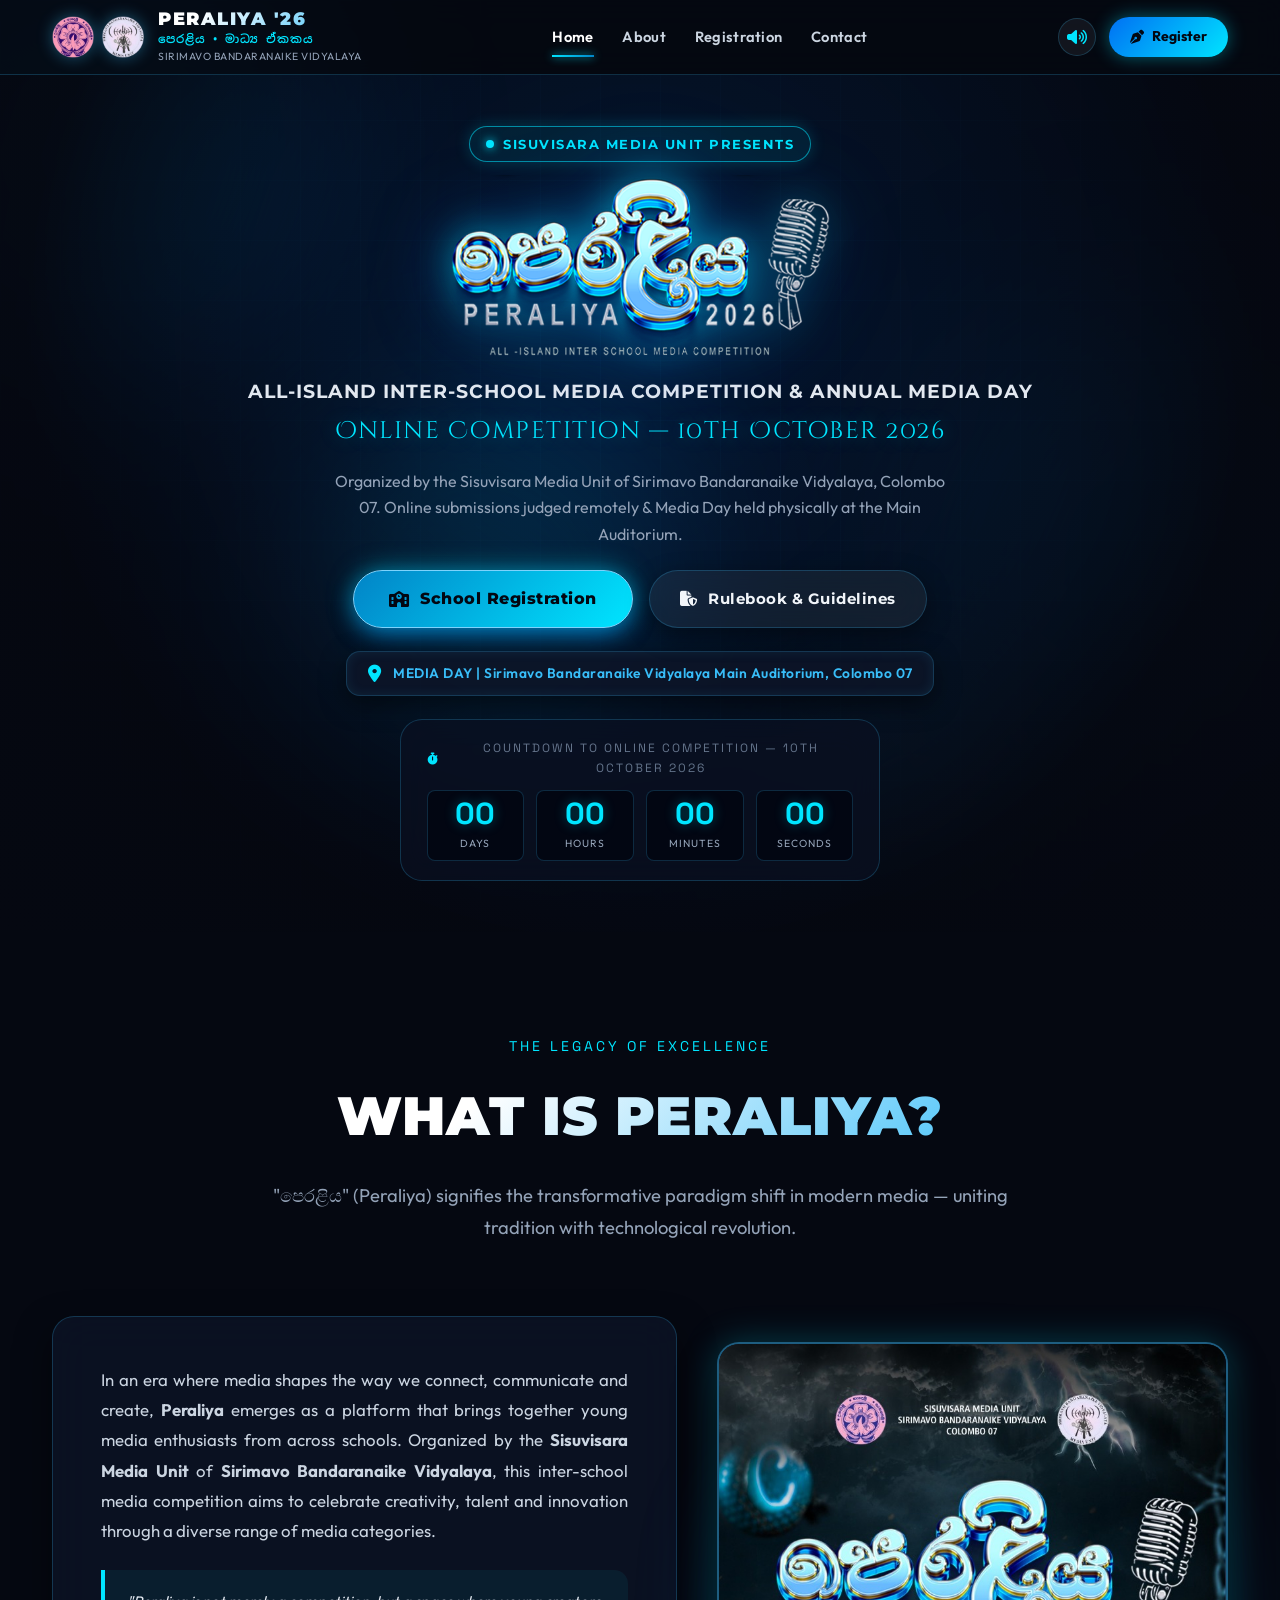
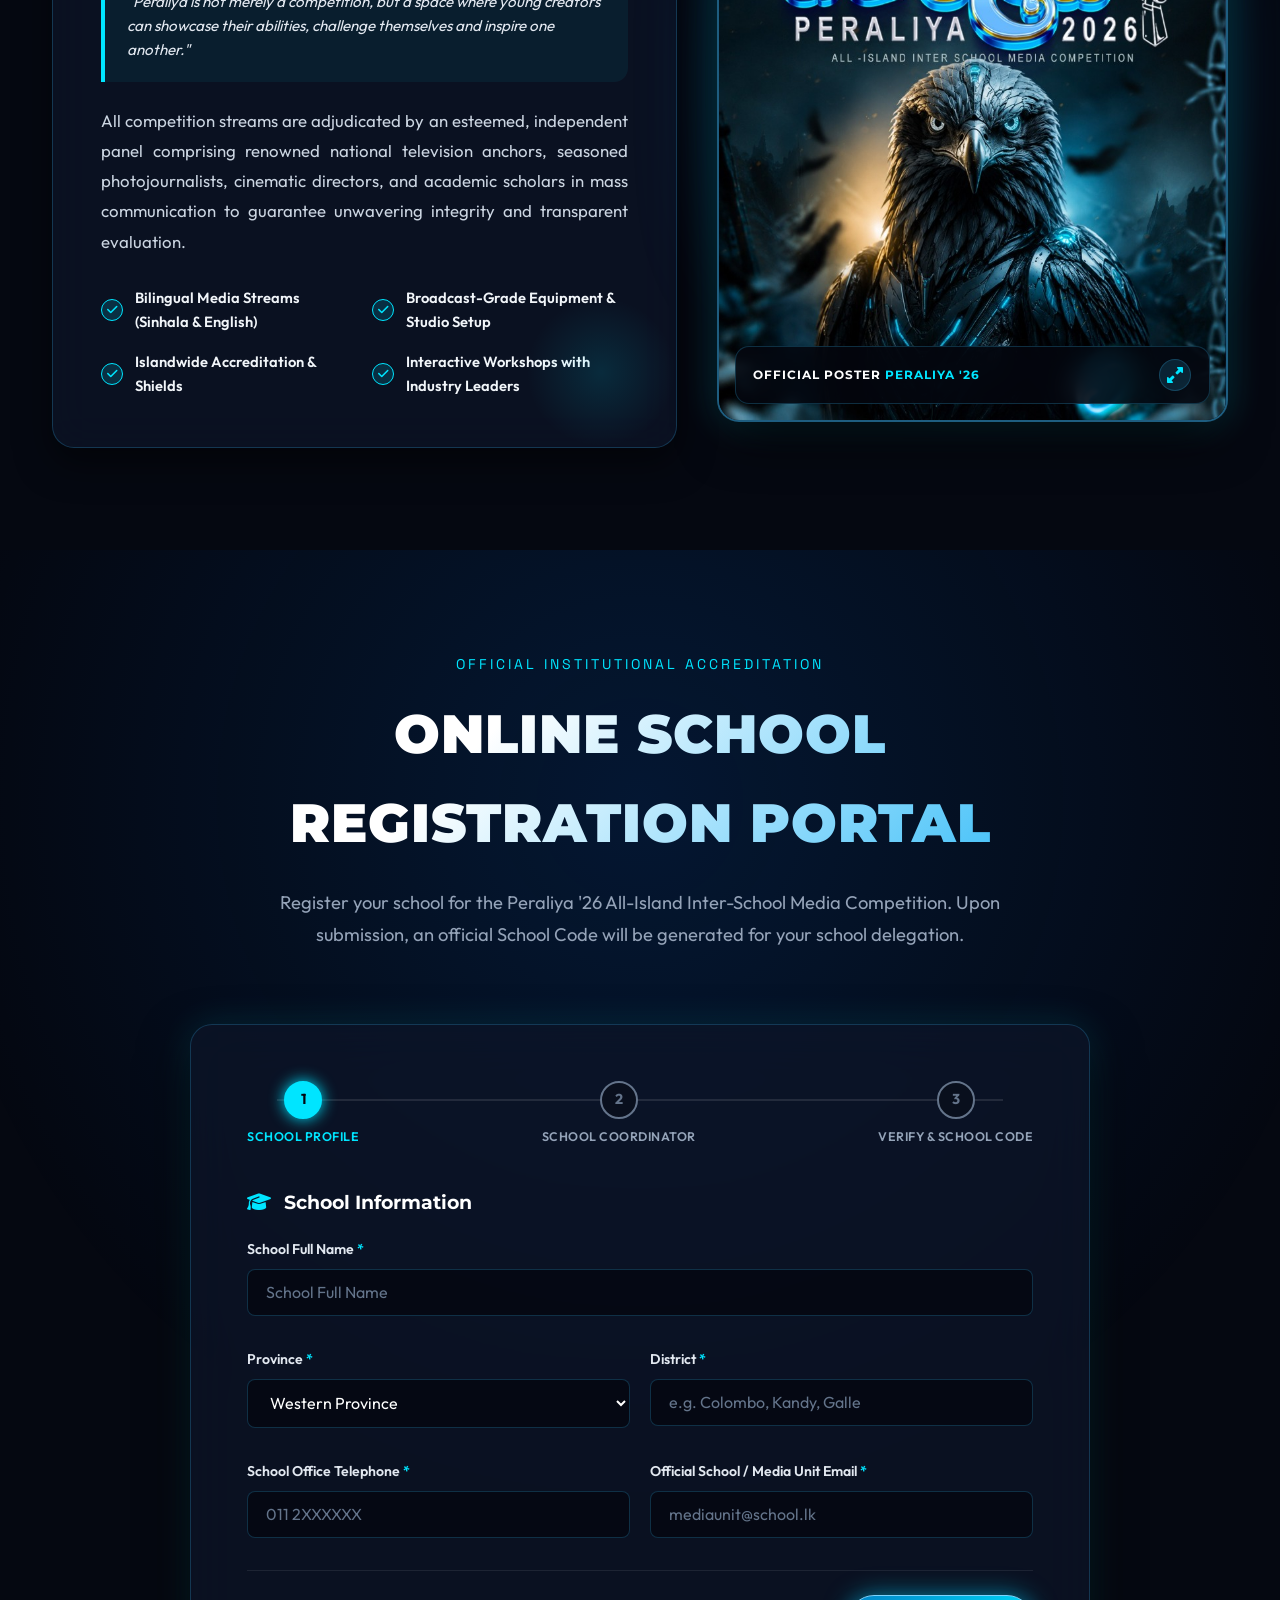
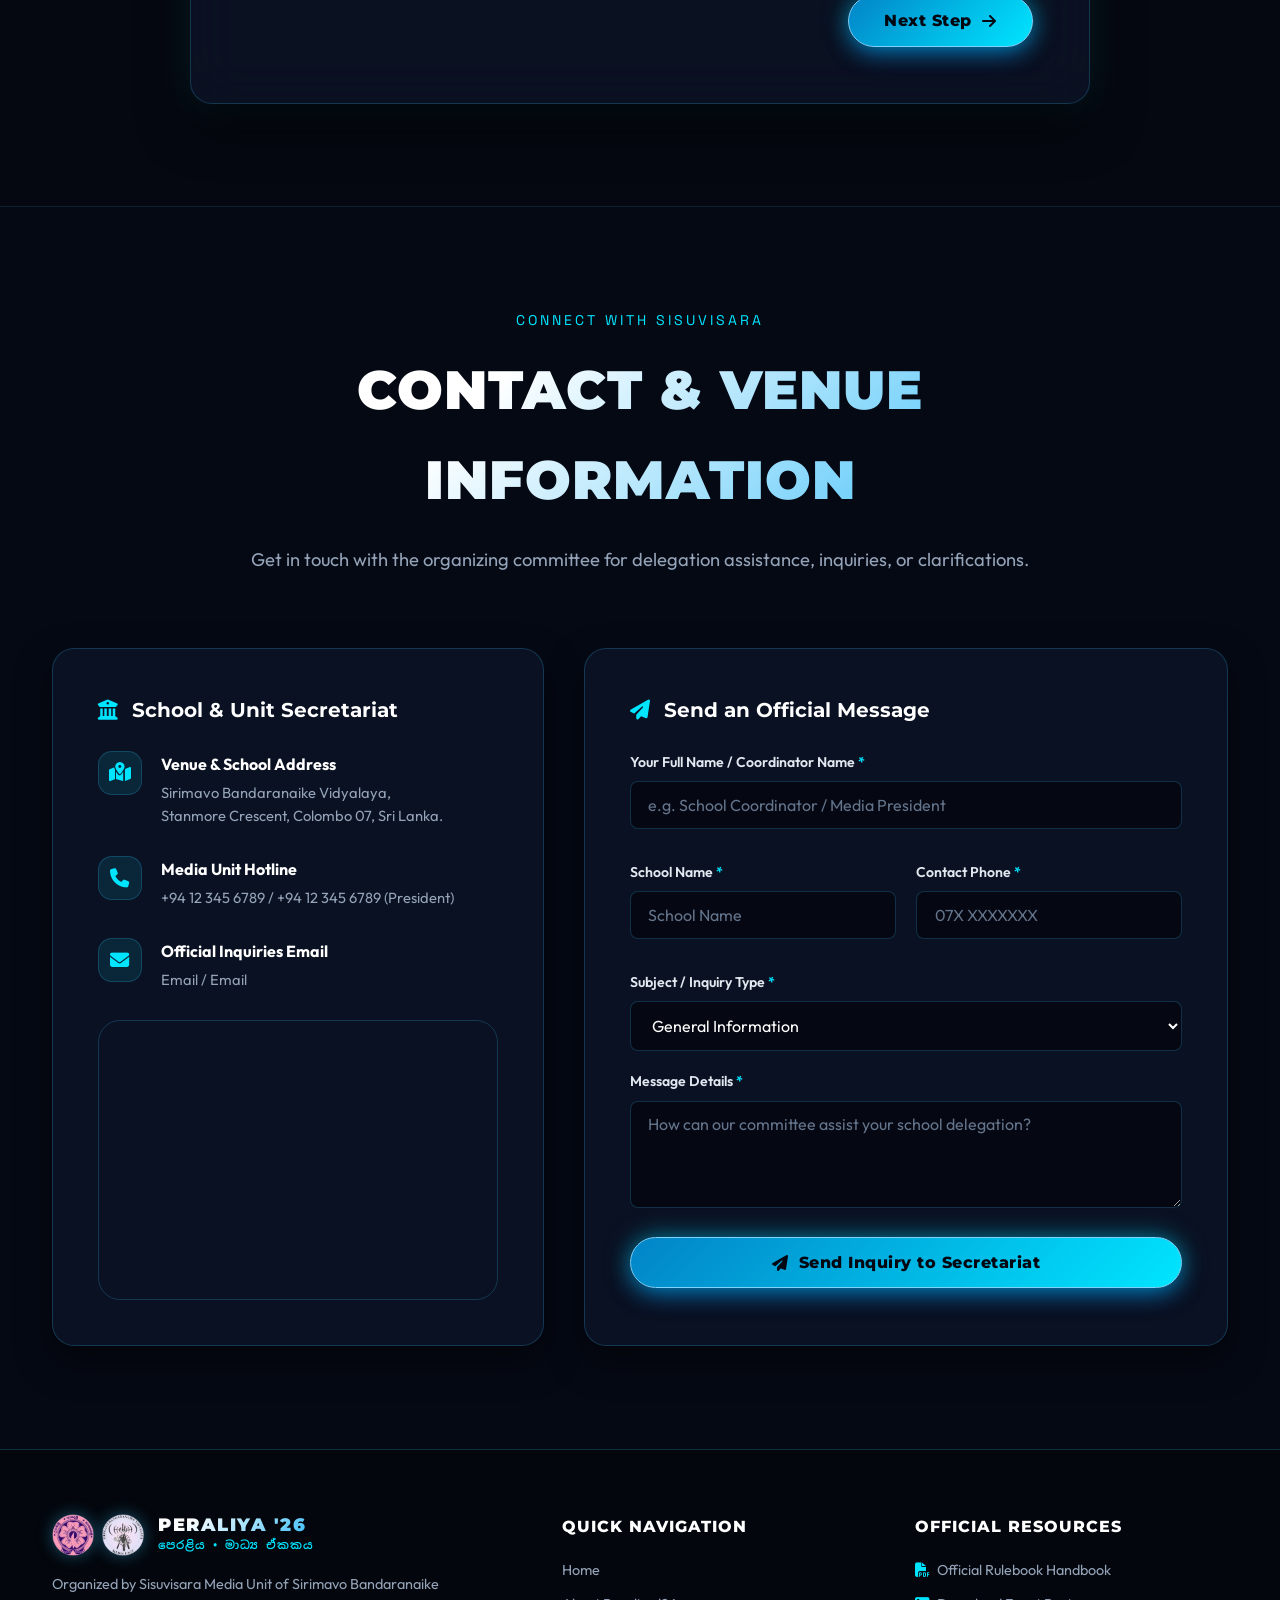
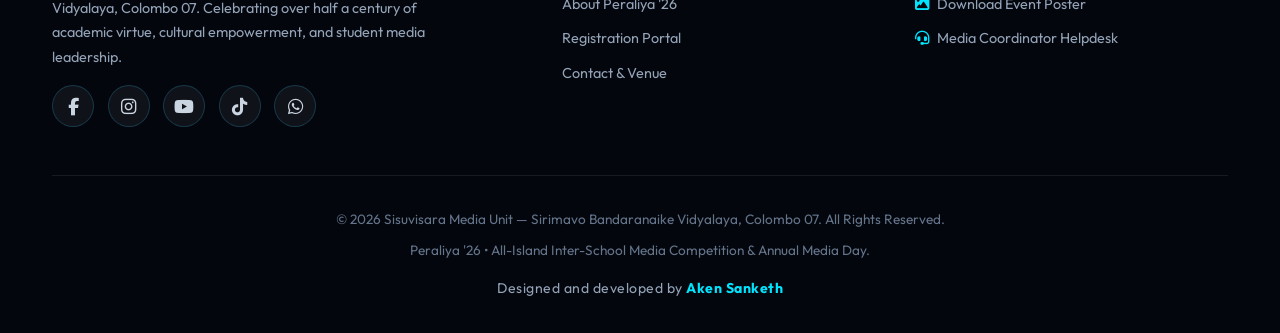
==== index.html @ c345632a "Update hero highlight phrase in index.html Removed the 'Media Day — Coming Soon' text from the hero " ====
<!DOCTYPE html>
<html lang="en">

<head>
  <meta charset="UTF-8">
  <meta name="viewport" content="width=device-width, initial-scale=1.0">
  <title>Peraliya '26 — All-Island Inter-School Media Competition | Sirimavo Bandaranaike Vidyalaya</title>
  <meta name="description"
    content="Peraliya '26 is the premier all-island inter-school bilingual media competition and annual media day in Sri Lanka, organized by the Sisuvisara Media Unit of Sirimavo Bandaranaike Vidyalaya, Colombo 07.">
  <meta name="keywords"
    content="Peraliya 2026, Sirimavo Bandaranaike Vidyalaya, Sisuvisara Media Unit, Inter School Media Competition, Media Day Sri Lanka, Announcing, Photography, Short Film, Dubbing, Colombo 07">

  <!-- Open Graph / Meta -->
  <meta property="og:title" content="Peraliya '26 — Sisuvisara Media Unit | Sirimavo Bandaranaike Vidyalaya">
  <meta property="og:description"
    content="The Voice of Transformation. Compete in 14+ prestigious categories for the Peraliya '26 Championship Trophy and Sirimavo Bandaranaike Memorial Shield.">
  <meta property="og:image" content="assets/peraliya-poster.jpg">
  <meta property="og:type" content="website">

  <!-- Favicon -->
  <link rel="icon" type="image/png" href="assets/SBV_MediaUnit_logo.png">
  <link rel="apple-touch-icon" href="assets/SBV_MediaUnit_logo.png">

  <!-- Font Awesome Icons -->
  <link rel="stylesheet" href="https://cdnjs.cloudflare.com/ajax/libs/font-awesome/6.7.2/css/all.min.css">

  <!-- Core Stylesheet -->
  <link rel="stylesheet" href="styles.css">
</head>

<body>

  <!-- ==========================================================================
       PRELOADER (Reveals Cyber Eagle & Sisuvisara Media Branding)
       ========================================================================== -->
  <div id="preloader" class="preloader" aria-hidden="true">
    <div class="preloader-content">
      <img src="assets/peraliya-logo.png" alt="Peraliya 2026 Official Logo" class="preloader-event-logo">
      <div class="preloader-badge">
        <img src="assets/SBV_logo.png" alt="Sirimavo Bandaranaike Vidyalaya Crest" class="preloader-logo" width="70"
          height="70">
        <img src="assets/SBV_MediaUnit_logo.png" alt="Sisuvisara Media Unit Logo" class="preloader-logo" width="70"
          height="70">
      </div>
      <div>
        <div class="preloader-sinhala">පෙරළිය 2026</div>
        <h1 class="preloader-title">PERALIYA '26</h1>
      </div>
      <div class="preloader-bar-wrap">
        <div class="preloader-bar-fill"></div>
      </div>
      <p class="preloader-subtext">Sisuvisara Media Unit • Sirimavo Bandaranaike Vidyalaya</p>
    </div>
  </div>

  <!-- Ambient Glowing Orbs & Cyber Grid Background Layer -->
  <div class="ambient-fx-wrap">
    <div class="glow-orb orb-1"></div>
    <div class="glow-orb orb-2"></div>
    <div class="glow-orb orb-3"></div>
    <div class="glow-orb orb-4"></div>
  </div>
  <div class="grid-overlay"></div>

  <!-- Main Site Wrapper -->
  <div class="site-content">

    <!-- ==========================================================================
         SITE HEADER & NAVIGATION
         ========================================================================== -->
    <header class="site-header">
      <div class="container header-container">

        <!-- Brand / Logos -->
        <a href="#home" class="header-brand" aria-label="Peraliya 2026 Homepage">
          <div class="header-logos">
            <img src="assets/SBV_logo.png" alt="Sirimavo Bandaranaike Vidyalaya Crest" class="brand-crest" width="44"
              height="44">
            <img src="assets/SBV_MediaUnit_logo.png" alt="Sisuvisara Media Unit Crest" class="brand-crest" width="44"
              height="44">
          </div>
          <div class="brand-text">
            <span class="brand-title">PERALIYA '26</span>
            <span class="brand-sinhala">පෙරළිය • මාධ්‍ය ඒකකය</span>
            <span class="brand-school">Sirimavo Bandaranaike Vidyalaya</span>
          </div>
        </a>

        <!-- Desktop Navigation -->
        <nav class="desktop-nav" aria-label="Main Navigation">
          <a href="#home" class="nav-link active">Home</a>
          <a href="#about" class="nav-link">About</a>
          <a href="#register" class="nav-link">Registration</a>
          <a href="#contact" class="nav-link">Contact</a>
        </nav>

        <!-- Header Actions -->
        <div class="header-actions">
          <button type="button" class="btn-audio-toggle" id="audio-toggle-btn" aria-label="Toggle Interface Audio"
            title="Interface Audio">
            <i class="fa-solid fa-volume-high"></i>
          </button>
          <a href="#register" class="btn-header-cta">
            <i class="fa-solid fa-pen-nib"></i>
            <span>Register</span>
          </a>
          <button type="button" class="hamburger" id="hamburger-btn" aria-label="Open Mobile Menu"
            aria-expanded="false">
            <span class="hamburger-line"></span>
            <span class="hamburger-line"></span>
            <span class="hamburger-line"></span>
          </button>
        </div>

      </div>
    </header>

    <!-- Mobile Navigation Drawer -->
    <div class="mobile-nav" id="mobile-nav" aria-label="Mobile Navigation">
      <div class="mobile-nav-links">
        <a href="#home">Home</a>
        <a href="#about">About Peraliya '26</a>
        <a href="#register">School Registration</a>
        <a href="#contact">Contact Unit</a>
      </div>
      <div style="margin-top: auto; display: flex; flex-direction: column; gap: 1rem;">
        <a href="#register" class="btn-primary-glow" style="width: 100%; text-align: center;">
          <i class="fa-solid fa-school"></i> School Registration
        </a>
      </div>
    </div>

    <main>
      <!-- ==========================================================================
           HERO SECTION (Centered Architecture matching mcdssc.lk/ninnada)
           ========================================================================== -->
      <section id="home" class="hero-section">
        <div class="hero-backdrop"></div>
        <div class="container hero-grid-layout">

          <div class="hero-tag-badge">
            <span class="badge-pulse-dot"></span>
            <span>SISUVISARA MEDIA UNIT PRESENTS</span>
          </div>

          <div class="hero-event-logo-wrap">
            <img src="assets/peraliya-logo.png" alt="Peraliya '26 Official Event Logo" class="peraliya-hero-logo">
          </div>

          <div class="hero-subtitle-box">
            <p class="hero-lead-text">ALL-ISLAND INTER-SCHOOL MEDIA COMPETITION &amp; ANNUAL MEDIA DAY</p>
            <span class="hero-highlight-phrase">Online Competition — 10th October 2026</span>
          </div>

          <p class="hero-description" style="text-align: center; margin-inline: auto;">
            Organized by the Sisuvisara Media Unit of Sirimavo Bandaranaike Vidyalaya, Colombo 07. Online submissions
            judged remotely &amp; Media Day held physically at the Main Auditorium.
          </p>

          <!-- CTAs -->
          <div class="hero-cta-group" style="justify-content: center;">
            <a href="#register" class="btn-primary-glow">
              <i class="fa-solid fa-school"></i>
              <span>School Registration</span>
            </a>
            <a href="guidelines.html" target="_blank" class="btn-secondary-glass">
              <i class="fa-solid fa-file-shield"></i>
              <span>Rulebook & Guidelines</span>
            </a>
          </div>

          <div class="hero-venue-pill" style="margin-inline: auto;">
            <i class="fa-solid fa-location-dot venue-icon"></i>
            <span>MEDIA DAY | Sirimavo Bandaranaike Vidyalaya Main Auditorium, Colombo 07</span>
          </div>

          <!-- Live Countdown Timer -->
          <div class="hero-countdown-box" style="margin-inline: auto;">
            <div class="countdown-label" style="justify-content: center;">
              <i class="fa-solid fa-stopwatch" style="color: var(--color-cyan);"></i>
              <span>COUNTDOWN TO ONLINE COMPETITION — 10TH OCTOBER 2026</span>
            </div>
            <div class="countdown-grid">
              <div class="countdown-segment">
                <div class="countdown-num" id="cd-days">27</div>
                <div class="countdown-unit">Days</div>
              </div>
              <div class="countdown-segment">
                <div class="countdown-num" id="cd-hours">07</div>
                <div class="countdown-unit">Hours</div>
              </div>
              <div class="countdown-segment">
                <div class="countdown-num" id="cd-minutes">18</div>
                <div class="countdown-unit">Minutes</div>
              </div>
              <div class="countdown-segment">
                <div class="countdown-num" id="cd-seconds">42</div>
                <div class="countdown-unit">Seconds</div>
              </div>
            </div>
          </div>

        </div>
      </section>

      <!-- ==========================================================================
           ABOUT PERALIYA '26 & SISUVISARA MEDIA UNIT
           ========================================================================== -->
      <section id="about" class="about-section reveal-on-scroll">
        <div class="container">

          <div class="section-head">
            <span class="section-subtitle">THE LEGACY OF EXCELLENCE</span>
            <h2 class="section-title">WHAT IS PERALIYA?</h2>
            <p class="section-lead">
              "පෙරළිය" (Peraliya) signifies the transformative paradigm shift in modern media — uniting tradition with
              technological revolution.
            </p>
          </div>

          <div class="about-grid">

            <!-- Left Narrative -->
            <div class="about-card" id="about-unit">
              <p class="about-text">
                In an era where media shapes the way we connect, communicate and create, <b>Peraliya</b> emerges as a
                platform that brings together young media enthusiasts from across schools. Organized by the
                <b>Sisuvisara Media Unit</b> of <b>Sirimavo Bandaranaike Vidyalaya</b>, this inter-school media
                competition aims to celebrate creativity, talent and innovation through a diverse range of media
                categories.
              </p>

              <div class="about-highlight-box">
                <p>
                  "Peraliya is not merely a competition, but a space where young creators can showcase their abilities,
                  challenge themselves and inspire one another."
                </p>
              </div>

              <p class="about-text" style="margin-bottom: 0;">
                All competition streams are adjudicated by an esteemed, independent panel comprising renowned national
                television anchors, seasoned photojournalists, cinematic directors, and academic scholars in mass
                communication to guarantee unwavering integrity and transparent evaluation.
              </p>

              <div class="about-features-list">
                <div class="about-feature-item">
                  <span class="feature-check-icon"><i class="fa-solid fa-check"></i></span>
                  <span>Bilingual Media Streams (Sinhala &amp; English)</span>
                </div>
                <div class="about-feature-item">
                  <span class="feature-check-icon"><i class="fa-solid fa-check"></i></span>
                  <span>Broadcast-Grade Equipment & Studio Setup</span>
                </div>
                <div class="about-feature-item">
                  <span class="feature-check-icon"><i class="fa-solid fa-check"></i></span>
                  <span>Islandwide Accreditation & Shields</span>
                </div>
                <div class="about-feature-item">
                  <span class="feature-check-icon"><i class="fa-solid fa-check"></i></span>
                  <span>Interactive Workshops with Industry Leaders</span>
                </div>
              </div>
            </div>

            <!-- Right Visual Stage Card -->
            <!-- Right Visual Poster & Stage Card -->
            <div class="about-visual-side">
              <div class="poster-card-wrap" style="max-width: 100%;">
                <div class="poster-glow-backdrop"></div>
                <div class="poster-card">
                  <img src="assets/peraliya-poster.jpg"
                    alt="Peraliya 2026 Official Event Poster — All Island Inter School Media Competition"
                    class="poster-image">
                  <div class="poster-interactive-badge">
                    <div class="poster-tagline">
                      OFFICIAL POSTER <span>PERALIYA '26</span>
                    </div>
                    <a href="assets/peraliya-poster.jpg" target="_blank" class="btn-zoom-poster"
                      title="View Full High-Resolution Poster" aria-label="View Full Poster">
                      <i class="fa-solid fa-up-right-and-down-left-from-center"></i>
                    </a>
                  </div>
                </div>
              </div>


            </div>

          </div>

        </div>
      </section>



      <!-- ==========================================================================
           REGISTRATION PORTAL SECTION (Interactive Multi-step Wizard)
           ========================================================================== -->
      <section id="register" class="reg-section reveal-on-scroll">
        <div class="container">

          <div class="section-head">
            <span class="section-subtitle">OFFICIAL INSTITUTIONAL ACCREDITATION</span>
            <h2 class="section-title">ONLINE SCHOOL REGISTRATION PORTAL</h2>
            <p class="section-lead">
              Register your school for the Peraliya '26 All-Island Inter-School Media Competition. Upon submission, an
              official School Code will be generated for your school delegation.
            </p>
          </div>

          <div class="reg-card-container">

            <!-- Step Indicators -->
            <div class="reg-stepper" aria-label="Registration Progress">
              <div class="step-indicator active" id="step-ind-1">
                <div class="step-circle">1</div>
                <span class="step-title">School Profile</span>
              </div>
              <div class="step-indicator" id="step-ind-2">
                <div class="step-circle">2</div>
                <span class="step-title">School Coordinator</span>
              </div>
              <div class="step-indicator" id="step-ind-3">
                <div class="step-circle">3</div>
                <span class="step-title">Verify & School Code</span>
              </div>
            </div>

            <!-- Form -->
            <form id="school-reg-form" novalidate>

              <!-- STEP 1: School Profile -->
              <div class="reg-step-pane active" id="pane-step-1">
                <h3 style="color: #ffffff; font-family: var(--font-heading); font-size: 1.2rem; margin-bottom: 1.2rem;">
                  <i class="fa-solid fa-graduation-cap" style="color: var(--color-cyan); margin-right: 0.5rem;"></i>
                  School Information
                </h3>
                <div class="form-grid">
                  <div class="form-group">
                    <label class="form-label" for="reg-school-name">School Full Name <span>*</span></label>
                    <input type="text" id="reg-school-name" class="form-input" placeholder="School Full Name" required>
                  </div>
                </div>

                <div class="form-grid two-cols">
                  <div class="form-group">
                    <label class="form-label" for="reg-province">Province <span>*</span></label>
                    <select id="reg-province" class="form-select" required>
                      <option value="Western Province">Western Province</option>
                      <option value="Central Province">Central Province</option>
                      <option value="Southern Province">Southern Province</option>
                      <option value="North Western Province">North Western Province</option>
                      <option value="Sabaragamuwa Province">Sabaragamuwa Province</option>
                      <option value="Northern Province">Northern Province</option>
                      <option value="Eastern Province">Eastern Province</option>
                      <option value="Uva Province">Uva Province</option>
                      <option value="North Central Province">North Central Province</option>
                    </select>
                  </div>
                  <div class="form-group">
                    <label class="form-label" for="reg-district">District <span>*</span></label>
                    <input type="text" id="reg-district" class="form-input" placeholder="e.g. Colombo, Kandy, Galle"
                      required>
                  </div>
                </div>

                <div class="form-grid two-cols">
                  <div class="form-group">
                    <label class="form-label" for="reg-school-phone">School Office Telephone <span>*</span></label>
                    <input type="tel" id="reg-school-phone" class="form-input" placeholder="011 2XXXXXX" required>
                  </div>
                  <div class="form-group">
                    <label class="form-label" for="reg-school-email">Official School / Media Unit Email
                      <span>*</span></label>
                    <input type="email" id="reg-school-email" class="form-input" placeholder="mediaunit@school.lk"
                      required>
                  </div>
                </div>
              </div>

              <!-- STEP 2: School Coordinator Details -->
              <div class="reg-step-pane" id="pane-step-2">
                <h3 style="color: #ffffff; font-family: var(--font-heading); font-size: 1.2rem; margin-bottom: 1.2rem;">
                  <i class="fa-solid fa-user-tie" style="color: var(--color-cyan); margin-right: 0.5rem;"></i> School
                  Coordinator Details
                </h3>
                <div class="form-grid two-cols">
                  <div class="form-group">
                    <label class="form-label" for="reg-teacher-name">School Coordinator Full Name <span>*</span></label>
                    <input type="text" id="reg-teacher-name" class="form-input"
                      placeholder="School Coordinator Full Name" required>
                  </div>
                  <div class="form-group">
                    <label class="form-label" for="reg-teacher-phone">Coordinator Contact Number (Mobile)
                      <span>*</span></label>
                    <input type="tel" id="reg-teacher-phone" class="form-input" placeholder="077 123 4567" required>
                  </div>
                </div>

                <div class="form-grid two-cols">
                  <div class="form-group">
                    <label class="form-label" for="reg-teacher-whatsapp">Coordinator WhatsApp Number (For Official
                      Updates) <span>*</span></label>
                    <input type="tel" id="reg-teacher-whatsapp" class="form-input" placeholder="077 123 4567" required>
                  </div>
                  <div class="form-group">
                    <label class="form-label" for="reg-teacher-email">Coordinator Direct Email <span>*</span></label>
                    <input type="email" id="reg-teacher-email" class="form-input" placeholder="coordinator@gmail.com"
                      required>
                  </div>
                </div>

                <div class="form-group">
                  <label class="form-label" for="reg-president-name">Student Media President / Leader Name <small
                      style="color: var(--text-muted);">(Optional)</small></label>
                  <input type="text" id="reg-president-name" class="form-input"
                    placeholder="Student President Name & Contact">
                </div>
              </div>

              <!-- STEP 3: Verification & School Code Issuance -->
              <div class="reg-step-pane" id="pane-step-3">
                <h3 style="color: #ffffff; font-family: var(--font-heading); font-size: 1.2rem; margin-bottom: 1.2rem;">
                  <i class="fa-solid fa-clipboard-check" style="color: var(--color-cyan); margin-right: 0.5rem;"></i>
                  School Registration Review
                </h3>

                <div id="reg-review-summary">
                  <!-- Populated dynamically via app.js -->
                </div>

                <div
                  style="background: rgba(0, 229, 255, 0.06); border: 1px dashed var(--color-cyan); border-radius: var(--radius-md); padding: 1.2rem; margin-bottom: 1.2rem; display: flex; align-items: flex-start; gap: 0.9rem;">
                  <div
                    style="width: 40px; height: 40px; border-radius: 50%; background: rgba(0, 229, 255, 0.15); display: flex; align-items: center; justify-content: center; color: var(--color-cyan); flex-shrink: 0;">
                    <i class="fa-solid fa-id-badge" style="font-size: 1.2rem;"></i>
                  </div>
                  <div>
                    <div style="font-weight: 700; color: #ffffff; font-size: 0.95rem; margin-bottom: 0.25rem;">Official
                      School Code Generation</div>
                    <div style="font-size: 0.85rem; color: #cbd5e1; line-height: 1.5;">
                      Upon submitting this registration, a unique <strong>Official School Code</strong> (e.g.,
                      <code>SC001</code>, <code>SC002</code>, <code>SC003</code>...) will be automatically generated and
                      linked to your institution. Please retain this code for all subsequent competition processes and
                      festival accreditation.
                    </div>
                  </div>
                </div>

                <div
                  style="background: rgba(255, 255, 255, 0.04); border: 1px solid var(--border-cyan); border-radius: var(--radius-md); padding: 1.2rem; margin-bottom: 1.5rem;">
                  <label style="display: flex; align-items: flex-start; gap: 0.8rem; cursor: pointer;">
                    <input type="checkbox" id="reg-terms-check"
                      style="margin-top: 4px; accent-color: var(--color-cyan);" required>
                    <span style="font-size: 0.88rem; color: #cbd5e1; line-height: 1.5;">
                      I hereby certify on behalf of our school that the provided institutional details and coordinator
                      contacts are accurate, and our school agrees to abide by the rules and regulations of Peraliya
                      '26.
                    </span>
                  </label>
                </div>
              </div>

              <!-- Stepper Navigation Buttons -->
              <div class="form-nav-buttons" id="reg-nav-buttons">
                <button type="button" class="btn-secondary-glass" id="btn-step-prev" style="display: none;">
                  <i class="fa-solid fa-arrow-left"></i>
                  <span>Previous</span>
                </button>
                <div style="margin-left: auto; display: flex; gap: 0.8rem; align-items: center;"
                  id="reg-nav-forward-wrap">
                  <button type="button" class="btn-primary-glow" id="btn-step-next">
                    <span>Next Step</span>
                    <i class="fa-solid fa-arrow-right"></i>
                  </button>
                  <button type="submit" class="btn-primary-glow" id="btn-step-submit"
                    style="display: none; background: linear-gradient(135deg, #0284c7 0%, #00e5ff 100%);">
                    <i class="fa-solid fa-key"></i>
                    <span>Register School & Generate School Code</span>
                  </button>
                  <button type="button" class="btn-completed-glow" id="btn-reg-completed" style="display: none;">
                    <i class="fa-solid fa-circle-check"></i>
                    <span>Completed</span>
                  </button>
                  <a href="https://chat.whatsapp.com/KbjkcNu6pmpCbvDxAJhKCp" target="_blank" rel="noopener noreferrer" class="btn-whatsapp-group" id="btn-reg-whatsapp" style="display: none; padding: 0.95rem 1.6rem;">
                    <i class="fa-brands fa-whatsapp"></i>
                    <span>Join Coordinators WhatsApp</span>
                  </a>
                </div>
              </div>

            </form>

          </div>

        </div>
      </section>

      <!-- ==========================================================================
           CONTACT & VENUE DESK
           ========================================================================== -->
      <section id="contact" class="contact-section reveal-on-scroll">
        <div class="container">

          <div class="section-head">
            <span class="section-subtitle">CONNECT WITH SISUVISARA</span>
            <h2 class="section-title">CONTACT & VENUE INFORMATION</h2>
            <p class="section-lead">
              Get in touch with the organizing committee for delegation assistance, inquiries, or clarifications.
            </p>
          </div>

          <div class="contact-grid">

            <!-- Contact Info & Venue -->
            <div class="contact-info-card">
              <h3 style="color: #ffffff; font-family: var(--font-heading); font-size: 1.25rem; margin-bottom: 1.5rem;">
                <i class="fa-solid fa-building-columns" style="color: var(--color-cyan); margin-right: 0.5rem;"></i>
                School & Unit Secretariat
              </h3>

              <div class="contact-item">
                <div class="contact-icon"><i class="fa-solid fa-map-location-dot"></i></div>
                <div>
                  <div class="contact-detail-title">Venue & School Address</div>
                  <div class="contact-detail-text">
                    Sirimavo Bandaranaike Vidyalaya,<br>
                    Stanmore Crescent, Colombo 07, Sri Lanka.
                  </div>
                </div>
              </div>

              <div class="contact-item">
                <div class="contact-icon"><i class="fa-solid fa-phone"></i></div>
                <div>
                  <div class="contact-detail-title">Media Unit Hotline</div>
                  <div class="contact-detail-text">
                    +94 12 345 6789 / +94 12 345 6789 (President)
                  </div>
                </div>
              </div>

              <div class="contact-item">
                <div class="contact-icon"><i class="fa-solid fa-envelope"></i></div>
                <div>
                  <div class="contact-detail-title">Official Inquiries Email</div>
                  <div class="contact-detail-text">
                    Email / Email
                  </div>
                </div>
              </div>

              <!-- Map Embed -->
              <div class="map-embed-box">
                <iframe
                  src="https://www.google.com/maps/embed?pb=!1m18!1m12!1m3!1d3960.852332617793!2d79.86602327499641!3d6.908253193091176!2m3!1f0!2f0!3f0!3m2!1i1024!2i768!4f13.1!3m3!1m2!1s0x3ae25977931441c9%3A0xe543c7b3c2bb6f0!2sSirimavo%20Bandaranaike%20Vidyalaya!5e0!3m2!1sen!2slk!4v1716800000000!5m2!1sen!2slk"
                  title="Sirimavo Bandaranaike Vidyalaya Colombo 07 Map Location" allowfullscreen="" loading="lazy">
                </iframe>
              </div>
            </div>

            <!-- Interactive Inquiry Message Box -->
            <div class="contact-info-card">
              <h3 style="color: #ffffff; font-family: var(--font-heading); font-size: 1.25rem; margin-bottom: 1.5rem;">
                <i class="fa-solid fa-paper-plane" style="color: var(--color-cyan); margin-right: 0.5rem;"></i> Send an
                Official Message
              </h3>
              <form id="contact-inquiry-form">
                <div class="form-grid">
                  <div class="form-group">
                    <label class="form-label" for="contact-name">Your Full Name / Coordinator Name
                      <span>*</span></label>
                    <input type="text" id="contact-name" class="form-input"
                      placeholder="e.g. School Coordinator / Media President" required>
                  </div>
                </div>

                <div class="form-grid two-cols">
                  <div class="form-group">
                    <label class="form-label" for="contact-school">School Name <span>*</span></label>
                    <input type="text" id="contact-school" class="form-input" placeholder="School Name" required>
                  </div>
                  <div class="form-group">
                    <label class="form-label" for="contact-phone">Contact Phone <span>*</span></label>
                    <input type="tel" id="contact-phone" class="form-input" placeholder="07X XXXXXXX" required>
                  </div>
                </div>

                <div class="form-group" style="margin-bottom: 1.2rem;">
                  <label class="form-label" for="contact-subject">Subject / Inquiry Type <span>*</span></label>
                  <select id="contact-subject" class="form-select" required>
                    <option value="General Information">General Information</option>
                    <option value="Registration Issue">Registration Support</option>
                    <option value="Rules Clarification">Rules & Guidelines Clarification</option>
                    <option value="Media Day Invitation">Media Day Pass & Delegation</option>
                  </select>
                </div>

                <div class="form-group" style="margin-bottom: 1.8rem;">
                  <label class="form-label" for="contact-message">Message Details <span>*</span></label>
                  <textarea id="contact-message" class="form-textarea" rows="4"
                    placeholder="How can our committee assist your school delegation?" required></textarea>
                </div>

                <button type="submit" class="btn-primary-glow" style="width: 100%;">
                  <i class="fa-solid fa-paper-plane"></i> Send Inquiry to Secretariat
                </button>
              </form>
            </div>

          </div>

        </div>
      </section>

    </main>

    <!-- ==========================================================================
         FOOTER
         ========================================================================== -->
    <footer class="site-footer">
      <div class="container">

        <div class="footer-top-grid">

          <!-- Column 1: School & Brand Info -->
          <div>
            <div class="header-brand">
              <div class="header-logos">
                <img src="assets/SBV_logo.png" alt="Sirimavo Bandaranaike Vidyalaya" class="brand-crest" width="40"
                  height="40">
                <img src="assets/SBV_MediaUnit_logo.png" alt="Sisuvisara Media Unit" class="brand-crest" width="40"
                  height="40">
              </div>
              <div class="brand-text">
                <span class="brand-title">PERALIYA '26</span>
                <span class="brand-sinhala">පෙරළිය • මාධ්‍ය ඒකකය</span>
              </div>
            </div>
            <p class="footer-brand-bio">
              Organized by Sisuvisara Media Unit of Sirimavo Bandaranaike Vidyalaya, Colombo 07. Celebrating over half a
              century of academic virtue, cultural empowerment, and student media leadership.
            </p>
            <div class="footer-social-links">
              <a href="https://facebook.com" target="_blank" rel="noopener noreferrer" class="social-btn"
                aria-label="Follow on Facebook"><i class="fa-brands fa-facebook-f"></i></a>
              <a href="https://instagram.com" target="_blank" rel="noopener noreferrer" class="social-btn"
                aria-label="Follow on Instagram"><i class="fa-brands fa-instagram"></i></a>
              <a href="https://youtube.com" target="_blank" rel="noopener noreferrer" class="social-btn"
                aria-label="Subscribe on YouTube"><i class="fa-brands fa-youtube"></i></a>
              <a href="https://tiktok.com" target="_blank" rel="noopener noreferrer" class="social-btn"
                aria-label="Follow on TikTok"><i class="fa-brands fa-tiktok"></i></a>
              <a href="https://whatsapp.com" target="_blank" rel="noopener noreferrer" class="social-btn"
                aria-label="Join WhatsApp Channel"><i class="fa-brands fa-whatsapp"></i></a>
            </div>
          </div>

          <!-- Column 2: Navigation Links -->
          <div>
            <h4 class="footer-col-title">Quick Navigation</h4>
            <div class="footer-links-list">
              <a href="#home">Home</a>
              <a href="#about">About Peraliya '26</a>
              <a href="#register">Registration Portal</a>
              <a href="#contact">Contact & Venue</a>
            </div>
          </div>

          <!-- Column 3: Resources & Documents -->
          <div>
            <h4 class="footer-col-title">Official Resources</h4>
            <div class="footer-links-list">
              <a href="guidelines.html" target="_blank"><i class="fa-solid fa-file-pdf"
                  style="color: var(--color-cyan); margin-right: 5px;"></i> Official Rulebook Handbook</a>
              <a href="assets/peraliya-poster.jpg" target="_blank"><i class="fa-solid fa-image"
                  style="color: var(--color-cyan); margin-right: 5px;"></i> Download Event Poster</a>
              <a href="#contact"><i class="fa-solid fa-headset"
                  style="color: var(--color-cyan); margin-right: 5px;"></i> Media Coordinator Helpdesk</a>
            </div>
          </div>

        </div>

        <div class="footer-bottom">
          <p>&copy; 2026 Sisuvisara Media Unit — Sirimavo Bandaranaike Vidyalaya, Colombo 07. All Rights Reserved.</p>
          <p>Peraliya '26 • All-Island Inter-School Media Competition &amp; Annual Media Day.</p>
          <p class="footer-credit"
            style="color: var(--text-secondary); font-size: 0.88rem; margin-top: 0.5rem; letter-spacing: 0.5px;">
            Designed and developed by <span style="color: var(--color-cyan); font-weight: 700;">Aken Sanketh</span>
          </p>
        </div>

      </div>
    </footer>

  </div>

  <!-- ==========================================================================
       REGISTRATION SUCCESS CONFIRMATION MODAL
       ========================================================================== -->
  <div class="modal-backdrop" id="success-modal" role="dialog" aria-modal="true">
    <div class="modal-box" style="text-align: center;">
      <button type="button" class="modal-close-btn" onclick="closeModal('success-modal')" aria-label="Close Modal">
        <i class="fa-solid fa-xmark"></i>
      </button>
      <div
        style="width: 70px; height: 70px; border-radius: 50%; background: rgba(16, 185, 129, 0.15); border: 2px solid #10b981; color: #10b981; display: flex; align-items: center; justify-content: center; font-size: 2rem; margin: 0 auto 1.2rem auto;">
        <i class="fa-solid fa-check"></i>
      </div>
      <h3 style="color: #ffffff; font-family: var(--font-heading); font-size: 1.6rem; margin-bottom: 0.5rem;">SCHOOL
        REGISTRATION CONFIRMED!</h3>
      <p style="color: #94a3b8; font-size: 0.95rem; margin-bottom: 1.5rem;">
        Your school has been officially registered for <strong>Peraliya '26</strong>.
      </p>

      <div
        style="background: rgba(4,7,15,0.85); border: 1px dashed var(--color-cyan); border-radius: var(--radius-md); padding: 1.4rem; margin-bottom: 1.5rem;">
        <div
          style="font-size: 0.78rem; text-transform: uppercase; color: var(--text-muted); letter-spacing: 2px; margin-bottom: 0.4rem;">
          Official School Code</div>
        <div id="success-ref-code"
          style="font-family: var(--font-mono); font-size: 2.2rem; font-weight: 700; color: var(--color-cyan); letter-spacing: 3px;">
          SC001</div>
        <div id="success-school-name" style="font-size: 1rem; color: #e2e8f0; margin-top: 0.5rem; font-weight: 600;">
        </div>
      </div>

      <p style="font-size: 0.86rem; color: var(--text-secondary); line-height: 1.6; margin-bottom: 1.6rem;">
        Please save or screenshot this official School Code. This code uniquely identifies your institution for
        Peraliya '26 and must be quoted in all correspondence and subsequent competition phases.
      </p>

      <!-- Coordinators WhatsApp Group Invitation -->
      <div style="background: rgba(37, 211, 102, 0.08); border: 1px solid rgba(37, 211, 102, 0.35); border-radius: var(--radius-md); padding: 1.25rem 1.4rem; margin-bottom: 1.6rem; text-align: center;">
        <div style="font-size: 0.95rem; font-weight: 700; color: #86efac; margin-bottom: 0.35rem; display: flex; align-items: center; justify-content: center; gap: 0.5rem;">
          <i class="fa-brands fa-whatsapp" style="font-size: 1.25rem; color: #25d366;"></i>
          <span>Official Coordinators WhatsApp Group</span>
        </div>
        <p style="font-size: 0.84rem; color: #cbd5e1; line-height: 1.5; margin-bottom: 1.1rem;">
          Please join the official WhatsApp group for School Coordinators and Teachers-in-Charge to receive event schedules, immediate announcements, and official coordination briefings.
        </p>
        <a href="https://chat.whatsapp.com/KbjkcNu6pmpCbvDxAJhKCp" target="_blank" rel="noopener noreferrer" class="btn-whatsapp-group" style="width: 100%; box-sizing: border-box;">
          <i class="fa-brands fa-whatsapp"></i>
          <span>Join Coordinators WhatsApp Group</span>
        </a>
      </div>

      <div style="display: flex; justify-content: center;">
        <button type="button" class="btn-secondary-glass" onclick="closeModal('success-modal')" style="padding: 0.75rem 2rem;">
          <i class="fa-solid fa-check"></i> Done &amp; Close
        </button>
      </div>
    </div>
  </div>

  <!-- Configuration & Database Settings -->
  <script src="config.js"></script>
  <!-- Application Script -->
  <script src="app.js"></script>
</body>

</html>
---- styles.css ----
/* 
 * ==========================================================================
 * PERALIYA 2026 - SISUVISARA MEDIA UNIT
 * Sirimavo Bandaranaike Vidyalaya, Colombo 07
 * All-Island Inter-School Media Competition & Annual Media Day
 * Design System: Electric Cyber Cyan, Metallic Chrome, Obsidian Dark
 * Inspired by modern premium event portals (e.g. mcdssc.lk/ninnada)
 * ==========================================================================
 */

@import url('https://fonts.googleapis.com/css2?family=Cinzel+Decorative:wght@700&family=Montserrat:wght@400;500;600;700;800;900&family=Outfit:wght@300;400;500;600;700;800&family=Space+Grotesk:wght@500;700&family=Noto+Sans+Sinhala:wght@400;600;700;800&display=swap');

:root {
  /* Core Color Palette */
  --bg-deep: #050811;
  --bg-dark: #090f1d;
  --bg-card: rgba(13, 22, 41, 0.72);
  --bg-card-hover: rgba(18, 30, 56, 0.85);
  --bg-glass: rgba(255, 255, 255, 0.04);
  
  /* Primary Neon & Electric Accents */
  --color-cyan: #00e5ff;
  --color-cyan-glow: rgba(0, 229, 255, 0.35);
  --color-blue: #0284c7;
  --color-neon-blue: #0070f3;
  --color-cobalt: #0051ba;
  --color-ice: #e0f2fe;
  --color-gold: #fbbf24;
  --color-gold-glow: rgba(251, 191, 36, 0.3);
  
  /* Neutral & Text */
  --text-white: #ffffff;
  --text-primary: #f0f6fc;
  --text-secondary: #94a3b8;
  --text-muted: #64748b;
  --border-cyan: rgba(56, 189, 248, 0.22);
  --border-cyan-bright: rgba(0, 229, 255, 0.55);
  
  /* Typography */
  --font-main: 'Outfit', -apple-system, BlinkMacSystemFont, sans-serif;
  --font-heading: 'Montserrat', sans-serif;
  --font-display: 'Cinzel Decorative', serif;
  --font-mono: 'Space Grotesk', monospace;
  --font-sinhala: 'Noto Sans Sinhala', sans-serif;

  /* Transitions & Radii */
  --radius-sm: 8px;
  --radius-md: 14px;
  --radius-lg: 22px;
  --radius-full: 9999px;
  --transition: all 0.3s cubic-bezier(0.16, 1, 0.3, 1);
  --header-height: 74px;
}

/* Base Reset */
*, *::before, *::after {
  margin: 0;
  padding: 0;
  box-sizing: border-box;
}

html {
  scroll-behavior: smooth;
  scroll-padding-top: var(--header-height);
  overflow-x: hidden;
  max-width: 100%;
}

body {
  background-color: var(--bg-deep);
  color: var(--text-primary);
  font-family: var(--font-main);
  line-height: 1.65;
  overflow-x: hidden;
  -webkit-font-smoothing: antialiased;
  -moz-osx-font-smoothing: grayscale;
}

img, svg {
  max-width: 100%;
  height: auto;
  display: block;
}

a {
  color: inherit;
  text-decoration: none;
  transition: var(--transition);
}

button, input, select, textarea {
  font-family: inherit;
  font-size: inherit;
}

ul {
  list-style: none;
}

.container {
  width: 100%;
  max-width: 1240px;
  margin-inline: auto;
  padding-inline: clamp(1rem, 4vw, 2rem);
}

/* ==========================================================================
   PRELOADER
   ========================================================================== */
.preloader {
  position: fixed;
  inset: 0;
  background: #03060c;
  display: flex;
  justify-content: center;
  align-items: center;
  z-index: 999999;
  transition: opacity 0.8s ease, visibility 0.8s ease;
}

.preloader.hidden {
  opacity: 0;
  visibility: hidden;
  pointer-events: none;
}

.preloader-content {
  display: flex;
  flex-direction: column;
  align-items: center;
  gap: 1.8rem;
  text-align: center;
}

.preloader-badge {
  display: flex;
  align-items: center;
  gap: 1.4rem;
  animation: preloaderPulse 2.4s ease-in-out infinite alternate;
}

.preloader-event-logo {
  width: clamp(200px, 35vw, 320px);
  max-width: 90vw;
  height: auto;
  object-fit: contain;
  filter: drop-shadow(0 0 20px rgba(0, 229, 255, 0.6)) drop-shadow(0 0 40px rgba(0, 112, 243, 0.4));
  margin-bottom: 0.5rem;
  animation: preloaderLogoReveal 1.8s ease-out forwards;
}

@keyframes preloaderLogoReveal {
  0% { opacity: 0; transform: scale(0.92); }
  100% { opacity: 1; transform: scale(1); }
}

.preloader-logo {
  width: clamp(55px, 10vw, 75px);
  height: clamp(55px, 10vw, 75px);
  object-fit: contain;
  filter: drop-shadow(0 0 16px var(--color-cyan-glow));
}

.preloader-title {
  font-family: var(--font-heading);
  font-size: clamp(2rem, 6vw, 3.2rem);
  font-weight: 900;
  letter-spacing: 4px;
  background: linear-gradient(135deg, #ffffff 0%, #38bdf8 50%, #00e5ff 100%);
  -webkit-background-clip: text;
  -webkit-text-fill-color: transparent;
  text-transform: uppercase;
}

.preloader-sinhala {
  font-family: var(--font-sinhala);
  font-size: clamp(1.2rem, 3.5vw, 1.8rem);
  font-weight: 700;
  color: #38bdf8;
  letter-spacing: 2px;
}

.preloader-bar-wrap {
  width: clamp(220px, 35vw, 360px);
  height: 3px;
  background: rgba(255, 255, 255, 0.08);
  border-radius: 99px;
  overflow: hidden;
  position: relative;
}

.preloader-bar-fill {
  width: 0%;
  height: 100%;
  background: linear-gradient(90deg, transparent, #0070f3, #00e5ff, #ffffff, #00e5ff, transparent);
  animation: preloaderFill 2s cubic-bezier(0.16, 1, 0.3, 1) forwards;
}

.preloader-subtext {
  font-size: 0.78rem;
  letter-spacing: 3px;
  text-transform: uppercase;
  color: var(--text-secondary);
  font-family: var(--font-mono);
}

@keyframes preloaderFill {
  0% { width: 0%; }
  60% { width: 75%; }
  100% { width: 100%; }
}

@keyframes preloaderPulse {
  0% { transform: scale(0.97); opacity: 0.85; }
  100% { transform: scale(1.02); opacity: 1; filter: drop-shadow(0 0 25px rgba(0, 229, 255, 0.6)); }
}

/* ==========================================================================
   GLOWING AMBIENT ORBS & BACKGROUND
   ========================================================================== */
.ambient-fx-wrap {
  position: fixed;
  inset: 0;
  pointer-events: none;
  overflow: hidden;
  z-index: 0;
}

.glow-orb {
  position: absolute;
  border-radius: 50%;
  filter: blur(85px);
  opacity: 0.28;
  animation: floatOrb 18s ease-in-out infinite alternate;
}

.orb-1 {
  width: 500px;
  height: 500px;
  background: radial-gradient(circle, #00d2ff, #0051ba 70%, transparent);
  top: -100px;
  left: -150px;
  animation-duration: 22s;
}

.orb-2 {
  width: 600px;
  height: 600px;
  background: radial-gradient(circle, #0284c7, #0f172a 80%, transparent);
  top: 30%;
  right: -200px;
  animation-duration: 26s;
  animation-delay: -5s;
}

.orb-3 {
  width: 450px;
  height: 450px;
  background: radial-gradient(circle, #00e5ff, #002b80 75%, transparent);
  bottom: 10%;
  left: 20%;
  animation-duration: 20s;
  animation-delay: -9s;
}

.orb-4 {
  width: 350px;
  height: 350px;
  background: radial-gradient(circle, #38bdf8, transparent 70%);
  top: 70%;
  right: 15%;
  animation-duration: 16s;
}

@keyframes floatOrb {
  0% { transform: translate(0, 0) scale(1); }
  50% { transform: translate(60px, 40px) scale(1.1); }
  100% { transform: translate(-40px, 80px) scale(0.95); }
}

/* Subtle Grid Canvas */
.grid-overlay {
  position: fixed;
  inset: 0;
  background-image: 
    linear-gradient(rgba(56, 189, 248, 0.03) 1px, transparent 1px),
    linear-gradient(90deg, rgba(56, 189, 248, 0.03) 1px, transparent 1px);
  background-size: 60px 60px;
  pointer-events: none;
  z-index: 1;
}

/* Relative content stack */
.site-content {
  position: relative;
  z-index: 10;
}

/* ==========================================================================
   HEADER & NAVIGATION
   ========================================================================== */
.site-header {
  position: sticky;
  top: 0;
  z-index: 1000;
  background: rgba(5, 8, 17, 0.88);
  border-bottom: 1px solid var(--border-cyan);
  backdrop-filter: blur(16px);
  -webkit-backdrop-filter: blur(16px);
  transition: var(--transition);
}

.site-header.scrolled {
  background: rgba(4, 7, 15, 0.96);
  box-shadow: 0 10px 30px rgba(0, 0, 0, 0.7), 0 0 20px rgba(0, 229, 255, 0.1);
  border-bottom-color: rgba(0, 229, 255, 0.4);
}

.header-container {
  display: flex;
  align-items: center;
  justify-content: space-between;
  height: var(--header-height);
}

.header-brand {
  display: flex;
  align-items: center;
  gap: 0.9rem;
}

.header-logos {
  display: flex;
  align-items: center;
  gap: 0.5rem;
}

.brand-crest {
  width: 42px;
  height: 42px;
  object-fit: contain;
  filter: drop-shadow(0 0 8px rgba(56, 189, 248, 0.4));
  transition: var(--transition);
}

.brand-crest:hover {
  transform: scale(1.08) rotate(4deg);
}

.brand-text {
  display: flex;
  flex-direction: column;
}

.brand-title {
  font-family: var(--font-heading);
  font-weight: 900;
  font-size: 1.15rem;
  letter-spacing: 1.5px;
  background: linear-gradient(135deg, #ffffff 20%, #38bdf8 100%);
  -webkit-background-clip: text;
  -webkit-text-fill-color: transparent;
  line-height: 1.1;
}

.brand-sinhala {
  font-family: var(--font-sinhala);
  font-size: 0.72rem;
  color: var(--color-cyan);
  font-weight: 600;
  letter-spacing: 1px;
}

.brand-school {
  font-size: 0.65rem;
  color: var(--text-secondary);
  letter-spacing: 0.5px;
  text-transform: uppercase;
}

.desktop-nav {
  display: flex;
  align-items: center;
  gap: 1.8rem;
}

.nav-link {
  color: #cbd5e1;
  font-weight: 600;
  font-size: 0.92rem;
  letter-spacing: 0.3px;
  padding: 0.5rem 0;
  position: relative;
  transition: var(--transition);
}

.nav-link::after {
  content: '';
  position: absolute;
  bottom: 0;
  left: 0;
  width: 0;
  height: 2px;
  background: linear-gradient(90deg, var(--color-cyan), var(--color-blue));
  box-shadow: 0 0 8px var(--color-cyan);
  transition: width 0.3s ease;
}

.nav-link:hover,
.nav-link.active {
  color: #ffffff;
}

.nav-link:hover::after,
.nav-link.active::after {
  width: 100%;
}

/* Dropdown Menu */
.nav-has-dropdown {
  position: relative;
}

.nav-dropdown {
  position: absolute;
  top: 100%;
  left: -20px;
  min-width: 220px;
  background: rgba(9, 15, 29, 0.96);
  border: 1px solid var(--border-cyan);
  border-top: 2px solid var(--color-cyan);
  border-radius: var(--radius-md);
  box-shadow: 0 15px 35px rgba(0, 0, 0, 0.7), 0 0 20px rgba(0, 229, 255, 0.15);
  backdrop-filter: blur(20px);
  padding: 0.6rem 0;
  opacity: 0;
  visibility: hidden;
  transform: translateY(12px);
  transition: var(--transition);
  z-index: 100;
}

.nav-has-dropdown:hover .nav-dropdown {
  opacity: 1;
  visibility: visible;
  transform: translateY(0);
}

.nav-dropdown li a {
  display: block;
  padding: 0.65rem 1.25rem;
  color: var(--text-secondary);
  font-size: 0.88rem;
  font-weight: 500;
  border-left: 3px solid transparent;
  transition: var(--transition);
}

.nav-dropdown li a:hover {
  background: rgba(56, 189, 248, 0.08);
  color: var(--color-cyan);
  border-left-color: var(--color-cyan);
  padding-left: 1.5rem;
}

/* Header Action Buttons */
.header-actions {
  display: flex;
  align-items: center;
  gap: 0.85rem;
}

.btn-audio-toggle {
  background: rgba(255, 255, 255, 0.06);
  border: 1px solid var(--border-cyan);
  color: var(--color-cyan);
  width: 38px;
  height: 38px;
  border-radius: 50%;
  display: flex;
  align-items: center;
  justify-content: center;
  cursor: pointer;
  transition: var(--transition);
}

.btn-audio-toggle:hover {
  background: rgba(0, 229, 255, 0.15);
  box-shadow: 0 0 14px var(--color-cyan-glow);
  transform: scale(1.05);
}

.btn-header-cta {
  display: inline-flex;
  align-items: center;
  gap: 0.5rem;
  padding: 0.55rem 1.3rem;
  border-radius: var(--radius-full);
  font-size: 0.88rem;
  font-weight: 700;
  background: linear-gradient(135deg, #0070f3 0%, #00e5ff 100%);
  color: #030712;
  box-shadow: 0 0 18px rgba(0, 229, 255, 0.4);
  transition: var(--transition);
  border: none;
  cursor: pointer;
}

.btn-header-cta:hover {
  transform: translateY(-2px);
  box-shadow: 0 0 25px rgba(0, 229, 255, 0.7);
  filter: brightness(1.1);
}

/* Hamburger */
.hamburger {
  display: none;
  background: none;
  border: none;
  cursor: pointer;
  padding: 0.5rem;
}

.hamburger-line {
  display: block;
  width: 24px;
  height: 2px;
  margin: 5px 0;
  background: var(--color-cyan);
  border-radius: 2px;
  transition: var(--transition);
}

/* Mobile Nav Drawer */
.mobile-nav {
  position: fixed;
  inset: var(--header-height) 0 0 0;
  background: rgba(5, 8, 17, 0.98);
  backdrop-filter: blur(25px);
  border-top: 1px solid var(--border-cyan);
  padding: 2rem 1.5rem;
  display: flex;
  flex-direction: column;
  gap: 1.5rem;
  transform: translateX(100%);
  transition: transform 0.4s cubic-bezier(0.16, 1, 0.3, 1);
  overflow-y: auto;
  z-index: 999;
}

.mobile-nav.open {
  transform: translateX(0);
}

.mobile-nav-links {
  display: flex;
  flex-direction: column;
  gap: 1rem;
}

.mobile-nav-links a {
  font-size: 1.15rem;
  font-weight: 700;
  color: #f1f5f9;
  padding: 0.6rem 0;
  border-bottom: 1px solid rgba(255, 255, 255, 0.06);
}

/* ==========================================================================
   HERO SECTION
   ========================================================================== */
.hero-section {
  position: relative;
  min-height: calc(100vh - var(--header-height));
  display: flex;
  align-items: center;
  justify-content: center;
  padding: clamp(1.8rem, 4vw, 3.2rem) 0 clamp(2rem, 4vw, 3.5rem);
  overflow: hidden;
}

.hero-backdrop {
  position: absolute;
  inset: 0;
  background: radial-gradient(circle at 50% 30%, rgba(0, 112, 243, 0.15) 0%, rgba(5, 8, 17, 0.95) 70%, #050811 100%);
  z-index: 1;
}

.hero-grid-layout {
  position: relative;
  z-index: 2;
  display: flex;
  flex-direction: column;
  align-items: center;
  justify-content: center;
  text-align: center;
  max-width: 980px;
  margin-inline: auto;
  width: 100%;
}

.hero-info-column {
  display: flex;
  flex-direction: column;
  align-items: center;
  text-align: center;
  width: 100%;
}

/* Badges & Pill */
.hero-tag-badge {
  display: inline-flex;
  align-items: center;
  gap: 0.6rem;
  padding: 0.4rem 1rem;
  background: rgba(0, 229, 255, 0.08);
  border: 1px solid var(--border-cyan-bright);
  border-radius: var(--radius-full);
  color: var(--color-cyan);
  font-family: var(--font-heading);
  font-size: clamp(0.7rem, 1.6vw, 0.8rem);
  font-weight: 700;
  letter-spacing: 1.5px;
  text-transform: uppercase;
  margin-bottom: 0.8rem;
  box-shadow: 0 0 16px rgba(0, 229, 255, 0.2);
}

.badge-pulse-dot {
  width: 8px;
  height: 8px;
  background-color: var(--color-cyan);
  border-radius: 50%;
  box-shadow: 0 0 10px var(--color-cyan);
  animation: dotPulse 1.8s infinite;
}

@keyframes dotPulse {
  0%, 100% { opacity: 1; transform: scale(1); }
  50% { opacity: 0.4; transform: scale(0.7); }
}

.hero-event-logo-wrap {
  margin-bottom: 0.8rem;
  width: 100%;
  display: flex;
  justify-content: center;
}

.peraliya-hero-logo {
  width: clamp(220px, 32vw, 380px);
  max-width: 90vw;
  height: auto;
  object-fit: contain;
  margin-inline: auto;
  display: block;
  filter: drop-shadow(0 0 18px rgba(0, 229, 255, 0.5)) drop-shadow(0 0 40px rgba(0, 112, 243, 0.35));
  transition: transform 0.4s cubic-bezier(0.16, 1, 0.3, 1), filter 0.4s ease;
}

.peraliya-hero-logo:hover {
  transform: scale(1.03) translateY(-4px);
  filter: drop-shadow(0 0 28px rgba(0, 229, 255, 0.85)) drop-shadow(0 0 55px rgba(0, 112, 243, 0.5));
}

/* Titles */
.hero-sinhala-title {
  font-family: var(--font-sinhala);
  font-size: clamp(2.2rem, 7vw, 4rem);
  font-weight: 800;
  line-height: 1.05;
  background: linear-gradient(180deg, #ffffff 0%, #38bdf8 60%, #0284c7 100%);
  -webkit-background-clip: text;
  -webkit-text-fill-color: transparent;
  filter: drop-shadow(0 0 25px rgba(0, 229, 255, 0.4));
  margin-bottom: 0.2rem;
  letter-spacing: 2px;
}

.hero-main-title {
  font-family: var(--font-heading);
  font-size: clamp(2.4rem, 7vw, 4.6rem);
  font-weight: 900;
  letter-spacing: clamp(3px, 1.2vw, 8px);
  line-height: 1.05;
  text-transform: uppercase;
  background: linear-gradient(135deg, #ffffff 20%, #e0f2fe 45%, #38bdf8 70%, #00e5ff 100%);
  -webkit-background-clip: text;
  -webkit-text-fill-color: transparent;
  filter: drop-shadow(0 0 30px rgba(0, 229, 255, 0.45));
  margin-bottom: 0.8rem;
}

.hero-subtitle-box {
  margin-bottom: 1rem;
}

.hero-lead-text {
  font-family: var(--font-heading);
  font-size: clamp(0.9rem, 2vw, 1.2rem);
  font-weight: 700;
  letter-spacing: 1px;
  color: #e2e8f0;
  margin-bottom: 0.3rem;
  text-transform: uppercase;
}

.hero-highlight-phrase {
  display: block;
  font-family: var(--font-display);
  font-size: clamp(1rem, 2.4vw, 1.5rem);
  color: var(--color-cyan);
  letter-spacing: 1.5px;
  text-shadow: 0 0 18px var(--color-cyan-glow);
  margin-top: 0.2rem;
}

.hero-description {
  color: var(--text-secondary);
  font-size: clamp(0.88rem, 1.6vw, 1rem);
  max-width: 620px;
  margin-bottom: 1.4rem;
  line-height: 1.65;
}

/* Venue Pill */
.hero-venue-pill {
  display: inline-flex;
  align-items: center;
  gap: 0.75rem;
  padding: 0.65rem 1.3rem;
  background: rgba(13, 22, 41, 0.85);
  border: 1px solid var(--border-cyan);
  border-radius: var(--radius-md);
  color: #38bdf8;
  font-size: clamp(0.75rem, 1.6vw, 0.86rem);
  font-weight: 600;
  letter-spacing: 0.5px;
  margin-bottom: 1.4rem;
  box-shadow: 0 8px 24px rgba(0, 0, 0, 0.5), inset 0 0 12px rgba(56, 189, 248, 0.1);
}

.venue-icon {
  color: var(--color-cyan);
  font-size: 1.1rem;
}

/* Action Buttons */
.hero-cta-group {
  display: flex;
  flex-wrap: wrap;
  gap: 1rem;
  margin-bottom: 1.4rem;
  justify-content: center;
}

@media (max-width: 991px) {
  .hero-cta-group {
    justify-content: center;
  }
}

.btn-primary-glow {
  display: inline-flex;
  align-items: center;
  justify-content: center;
  gap: 0.65rem;
  padding: 0.95rem 2.2rem;
  border-radius: var(--radius-full);
  background: linear-gradient(135deg, #0284c7 0%, #00e5ff 100%);
  color: #030712;
  font-family: var(--font-heading);
  font-weight: 800;
  font-size: 1rem;
  letter-spacing: 0.5px;
  box-shadow: 0 0 25px rgba(0, 229, 255, 0.5), 0 10px 25px -5px rgba(0, 112, 243, 0.5);
  border: 1px solid #7dd3fc;
  cursor: pointer;
  transition: var(--transition);
}

.btn-primary-glow:hover {
  transform: translateY(-3px) scale(1.02);
  box-shadow: 0 0 38px rgba(0, 229, 255, 0.85), 0 15px 30px rgba(0, 112, 243, 0.6);
  color: #000;
}

.btn-secondary-glass {
  display: inline-flex;
  align-items: center;
  justify-content: center;
  gap: 0.65rem;
  padding: 0.95rem 1.9rem;
  border-radius: var(--radius-full);
  background: rgba(255, 255, 255, 0.06);
  border: 1px solid var(--border-cyan);
  color: #f1f5f9;
  font-family: var(--font-heading);
  font-weight: 700;
  font-size: 0.95rem;
  letter-spacing: 0.5px;
  backdrop-filter: blur(14px);
  box-shadow: 0 8px 24px rgba(0, 0, 0, 0.4);
  cursor: pointer;
  transition: var(--transition);
}

.btn-secondary-glass:hover {
  background: rgba(0, 229, 255, 0.12);
  border-color: var(--color-cyan);
  color: var(--color-cyan);
  transform: translateY(-3px);
  box-shadow: 0 12px 30px rgba(0, 0, 0, 0.5), 0 0 20px rgba(0, 229, 255, 0.3);
}

.btn-completed-glow {
  display: inline-flex;
  align-items: center;
  justify-content: center;
  gap: 0.75rem;
  padding: 0.95rem 2.4rem;
  border-radius: var(--radius-full);
  background: linear-gradient(135deg, #059669 0%, #10b981 50%, #34d399 100%);
  color: #ffffff;
  font-family: var(--font-heading);
  font-weight: 800;
  font-size: 1rem;
  letter-spacing: 0.8px;
  text-transform: uppercase;
  border: 1px solid #6ee7b7;
  box-shadow: 0 0 28px rgba(16, 185, 129, 0.6), 0 10px 25px -5px rgba(5, 150, 105, 0.5);
  cursor: pointer;
  transition: var(--transition);
  animation: pulseCompleted 2.5s infinite ease-in-out;
}

.btn-completed-glow:hover {
  transform: translateY(-2px) scale(1.02);
  box-shadow: 0 0 40px rgba(52, 211, 153, 0.85);
  color: #ffffff;
}

@keyframes pulseCompleted {
  0%, 100% { box-shadow: 0 0 25px rgba(16, 185, 129, 0.5); }
  50% { box-shadow: 0 0 40px rgba(52, 211, 153, 0.85); }
}

.btn-whatsapp-group {
  display: inline-flex;
  align-items: center;
  justify-content: center;
  gap: 0.75rem;
  padding: 0.95rem 2.2rem;
  border-radius: var(--radius-full);
  background: linear-gradient(135deg, #075e54 0%, #128c7e 30%, #25d366 100%);
  color: #ffffff !important;
  font-family: var(--font-heading);
  font-weight: 800;
  font-size: 1rem;
  letter-spacing: 0.5px;
  box-shadow: 0 0 25px rgba(37, 211, 102, 0.45), 0 8px 20px -4px rgba(7, 94, 84, 0.5);
  border: 1px solid #86efac;
  cursor: pointer;
  text-decoration: none;
  transition: var(--transition);
}

.btn-whatsapp-group:hover {
  transform: translateY(-3px) scale(1.02);
  box-shadow: 0 0 38px rgba(37, 211, 102, 0.8), 0 12px 28px rgba(7, 94, 84, 0.6);
  color: #ffffff !important;
  filter: brightness(1.08);
}

.btn-whatsapp-group i {
  font-size: 1.35rem;
}

/* Live Countdown Box */
.hero-countdown-box {
  background: rgba(10, 17, 34, 0.7);
  border: 1px solid var(--border-cyan);
  border-radius: var(--radius-lg);
  padding: 1.2rem 1.6rem;
  backdrop-filter: blur(16px);
  width: 100%;
  max-width: 480px;
}

.countdown-label {
  font-size: 0.75rem;
  text-transform: uppercase;
  letter-spacing: 2px;
  color: var(--text-muted);
  font-family: var(--font-mono);
  margin-bottom: 0.75rem;
  display: flex;
  align-items: center;
  gap: 0.5rem;
}

.countdown-grid {
  display: grid;
  grid-template-columns: repeat(4, 1fr);
  gap: 0.75rem;
  text-align: center;
}

.countdown-segment {
  background: rgba(2, 6, 17, 0.8);
  border: 1px solid rgba(56, 189, 248, 0.2);
  border-radius: var(--radius-sm);
  padding: 0.5rem 0.25rem;
}

.countdown-num {
  font-family: var(--font-mono);
  font-size: clamp(1.4rem, 3.2vw, 1.9rem);
  font-weight: 700;
  color: var(--color-cyan);
  line-height: 1;
  text-shadow: 0 0 12px var(--color-cyan-glow);
}

.countdown-unit {
  font-size: 0.65rem;
  text-transform: uppercase;
  color: var(--text-secondary);
  letter-spacing: 1px;
  margin-top: 0.3rem;
}

/* Hero Visual / Poster Showcase Column */
.hero-visual-column {
  display: flex;
  justify-content: center;
  align-items: center;
  position: relative;
}

.poster-card-wrap {
  position: relative;
  max-width: 440px;
  width: 100%;
  perspective: 1000px;
}

.poster-glow-backdrop {
  position: absolute;
  inset: -15px;
  background: radial-gradient(circle, rgba(0, 229, 255, 0.35) 0%, rgba(2, 132, 199, 0.2) 50%, transparent 75%);
  filter: blur(35px);
  border-radius: var(--radius-lg);
  z-index: 1;
  animation: posterGlowPulse 4s ease-in-out infinite alternate;
}

@keyframes posterGlowPulse {
  0% { opacity: 0.5; transform: scale(0.96); }
  100% { opacity: 0.9; transform: scale(1.04); }
}

.poster-card {
  position: relative;
  z-index: 2;
  border-radius: var(--radius-lg);
  overflow: hidden;
  border: 2px solid rgba(56, 189, 248, 0.45);
  box-shadow: 0 25px 50px -12px rgba(0, 0, 0, 0.8), 0 0 35px rgba(0, 229, 255, 0.25);
  transition: transform 0.5s cubic-bezier(0.16, 1, 0.3, 1), box-shadow 0.5s ease;
  background: #090f1d;
}

.poster-card:hover {
  transform: translateY(-8px) scale(1.02);
  border-color: var(--color-cyan);
  box-shadow: 0 35px 65px -15px rgba(0, 0, 0, 0.9), 0 0 50px rgba(0, 229, 255, 0.5);
}

.poster-image {
  width: 100%;
  height: auto;
  display: block;
  object-fit: cover;
}

.poster-interactive-badge {
  position: absolute;
  bottom: 16px;
  left: 16px;
  right: 16px;
  padding: 0.75rem 1.1rem;
  background: rgba(4, 7, 15, 0.85);
  backdrop-filter: blur(14px);
  border: 1px solid var(--border-cyan);
  border-radius: var(--radius-md);
  display: flex;
  align-items: center;
  justify-content: space-between;
}

.poster-tagline {
  font-family: var(--font-heading);
  font-size: 0.78rem;
  font-weight: 700;
  color: #ffffff;
  letter-spacing: 1px;
}

.poster-tagline span {
  color: var(--color-cyan);
}

.btn-zoom-poster {
  background: rgba(56, 189, 248, 0.15);
  border: 1px solid var(--border-cyan);
  color: var(--color-cyan);
  width: 32px;
  height: 32px;
  border-radius: 50%;
  display: flex;
  align-items: center;
  justify-content: center;
  cursor: pointer;
  transition: var(--transition);
}

.btn-zoom-poster:hover {
  background: var(--color-cyan);
  color: #030712;
}

/* ==========================================================================
   STATS SECTION (Inspired by mcdssc.lk/ninnada)
   ========================================================================== */
.stats-section {
  padding: clamp(3rem, 6vw, 5rem) 0;
  position: relative;
  border-top: 1px solid rgba(56, 189, 248, 0.12);
  border-bottom: 1px solid rgba(56, 189, 248, 0.12);
  background: rgba(7, 12, 24, 0.65);
}

.stats-grid {
  display: grid;
  grid-template-columns: repeat(2, 1fr);
  gap: clamp(1rem, 3vw, 2.5rem);
  justify-content: center;
}

@media (min-width: 900px) {
  .stats-grid {
    grid-template-columns: repeat(4, 1fr);
  }
}

.stat-card {
  background: rgba(9, 15, 29, 0.75);
  backdrop-filter: blur(16px);
  border: 1px solid var(--border-cyan);
  border-radius: var(--radius-lg);
  padding: clamp(1.5rem, 3vw, 2.5rem) 1.2rem;
  text-align: center;
  box-shadow: 0 10px 30px rgba(0, 0, 0, 0.4), inset 0 1px 1px rgba(255, 255, 255, 0.08);
  transition: var(--transition);
  position: relative;
  overflow: hidden;
}

.stat-card::before {
  content: '';
  position: absolute;
  top: 0;
  left: 50%;
  transform: translateX(-50%);
  width: 50%;
  height: 2px;
  background: linear-gradient(90deg, transparent, var(--color-cyan), transparent);
  opacity: 0;
  transition: var(--transition);
}

.stat-card:hover {
  transform: translateY(-6px) scale(1.03);
  border-color: var(--color-cyan);
  box-shadow: 0 18px 40px rgba(0, 0, 0, 0.6), 0 0 25px rgba(0, 229, 255, 0.3);
}

.stat-card:hover::before {
  opacity: 1;
  width: 80%;
}

.stat-number {
  font-family: var(--font-heading);
  font-size: clamp(2.4rem, 5vw, 3.8rem);
  font-weight: 900;
  line-height: 1.1;
  background: linear-gradient(135deg, #ffffff 0%, #38bdf8 50%, #00e5ff 100%);
  -webkit-background-clip: text;
  -webkit-text-fill-color: transparent;
  filter: drop-shadow(0 0 12px rgba(0, 229, 255, 0.35));
}

.stat-label {
  font-family: var(--font-heading);
  font-size: clamp(0.75rem, 1.6vw, 0.88rem);
  font-weight: 700;
  color: var(--text-secondary);
  letter-spacing: 2px;
  text-transform: uppercase;
  margin-top: 0.6rem;
}

.stats-footnote {
  text-align: center;
  margin-top: 2rem;
  color: var(--text-secondary);
  font-size: 0.95rem;
}

.stats-footnote span {
  color: var(--color-cyan);
  font-weight: 700;
}

/* ==========================================================================
   ABOUT PERALIYA & SISUVISARA SECTION
   ========================================================================== */
.about-section {
  padding: clamp(4rem, 8vw, 7rem) 0;
  position: relative;
}

.section-head {
  text-align: center;
  max-width: 800px;
  margin-inline: auto;
  margin-bottom: clamp(2.5rem, 6vw, 4.5rem);
}

.section-subtitle {
  font-family: var(--font-mono);
  font-size: clamp(0.75rem, 1.8vw, 0.88rem);
  letter-spacing: 3px;
  color: var(--color-cyan);
  text-transform: uppercase;
  margin-bottom: 0.8rem;
  display: block;
}

.section-title {
  font-family: var(--font-heading);
  font-size: clamp(2rem, 5vw, 3.4rem);
  font-weight: 900;
  letter-spacing: 1px;
  text-transform: uppercase;
  background: linear-gradient(135deg, #ffffff 30%, #38bdf8 100%);
  -webkit-background-clip: text;
  -webkit-text-fill-color: transparent;
  margin-bottom: 1.2rem;
}

.section-lead {
  color: var(--text-secondary);
  font-size: clamp(0.95rem, 2vw, 1.15rem);
  line-height: 1.75;
}

.about-grid {
  display: grid;
  grid-template-columns: 1fr;
  gap: 2.5rem;
  align-items: center;
}

@media (min-width: 992px) {
  .about-grid {
    grid-template-columns: 1.1fr 0.9fr;
  }
}

.about-card {
  background: var(--bg-card);
  backdrop-filter: blur(20px);
  border: 1px solid var(--border-cyan);
  border-radius: var(--radius-lg);
  padding: clamp(1.8rem, 4vw, 3rem);
  box-shadow: 0 15px 35px rgba(0, 0, 0, 0.5);
  position: relative;
  overflow: hidden;
}

.about-card::after {
  content: '';
  position: absolute;
  bottom: 0;
  right: 0;
  width: 150px;
  height: 150px;
  background: radial-gradient(circle, rgba(0, 229, 255, 0.12), transparent 70%);
  pointer-events: none;
}

.about-text {
  color: #cbd5e1;
  font-size: clamp(0.95rem, 1.8vw, 1.05rem);
  line-height: 1.8;
  margin-bottom: 1.5rem;
  text-align: justify;
}

.about-highlight-box {
  background: rgba(0, 229, 255, 0.06);
  border-left: 4px solid var(--color-cyan);
  padding: 1.2rem 1.4rem;
  border-radius: 0 var(--radius-md) var(--radius-md) 0;
  margin-bottom: 1.5rem;
}

.about-highlight-box p {
  color: #e2e8f0;
  font-size: 0.95rem;
  font-style: italic;
  line-height: 1.6;
}

.about-features-list {
  display: grid;
  grid-template-columns: 1fr;
  gap: 1rem;
  margin-top: 1.8rem;
}

@media (min-width: 600px) {
  .about-features-list {
    grid-template-columns: 1fr 1fr;
  }
}

.about-feature-item {
  display: flex;
  align-items: center;
  gap: 0.75rem;
  color: #f1f5f9;
  font-weight: 600;
  font-size: 0.92rem;
}

.feature-check-icon {
  width: 22px;
  height: 22px;
  border-radius: 50%;
  background: rgba(0, 229, 255, 0.15);
  border: 1px solid var(--color-cyan);
  color: var(--color-cyan);
  display: flex;
  align-items: center;
  justify-content: center;
  font-size: 0.75rem;
  flex-shrink: 0;
}

/* About Visual Side */
.about-visual-side {
  display: flex;
  flex-direction: column;
  gap: 1.5rem;
}

.stage-preview-card {
  position: relative;
  border-radius: var(--radius-lg);
  overflow: hidden;
  border: 1px solid var(--border-cyan);
  box-shadow: 0 15px 35px rgba(0, 0, 0, 0.6);
}

.stage-preview-img {
  width: 100%;
  height: 280px;
  object-fit: cover;
  transition: transform 0.6s ease;
}

.stage-preview-card:hover .stage-preview-img {
  transform: scale(1.05);
}

.stage-overlay {
  position: absolute;
  inset: 0;
  background: linear-gradient(180deg, transparent 40%, rgba(5, 8, 17, 0.92) 100%);
  display: flex;
  flex-direction: column;
  justify-content: flex-end;
  padding: 1.5rem;
}

.stage-caption-title {
  font-family: var(--font-heading);
  font-size: 1.15rem;
  font-weight: 700;
  color: #ffffff;
  margin-bottom: 0.2rem;
}

.stage-caption-sub {
  color: var(--color-cyan);
  font-size: 0.85rem;
}

/* ==========================================================================
   CHAMPIONSHIP TROPHY & HONORS SECTION (R.I.T. Alles Shield equivalent)
   ========================================================================== */
.trophy-section {
  padding: clamp(4rem, 8vw, 7rem) 0;
  position: relative;
  background: radial-gradient(circle at 50% 50%, rgba(0, 112, 243, 0.1) 0%, transparent 70%);
}

.trophy-badge {
  display: inline-block;
  padding: 0.6rem 1.6rem;
  border-radius: var(--radius-full);
  background: rgba(0, 229, 255, 0.08);
  border: 1px solid var(--border-cyan-bright);
  color: var(--color-cyan);
  font-family: var(--font-heading);
  font-size: clamp(0.82rem, 1.8vw, 0.95rem);
  font-weight: 700;
  letter-spacing: 1px;
  text-transform: uppercase;
  margin-bottom: 1.5rem;
  box-shadow: 0 0 20px rgba(0, 229, 255, 0.3);
}

.trophy-grid {
  display: grid;
  grid-template-columns: 1fr;
  align-items: center;
  gap: clamp(2rem, 5vw, 4rem);
}

@media (min-width: 992px) {
  .trophy-grid {
    grid-template-columns: 1fr 1fr;
  }
}

/* 3D Floating Trophy Wrapper */
.trophy-display-wrap {
  display: flex;
  justify-content: center;
  position: relative;
}

.trophy-levitate {
  animation: trophyFloat 4.5s ease-in-out infinite;
  position: relative;
  z-index: 2;
}

@keyframes trophyFloat {
  0%, 100% { transform: translateY(0); }
  50% { transform: translateY(-12px); }
}

.trophy-img {
  width: clamp(240px, 45vw, 380px);
  height: auto;
  object-fit: contain;
  filter: drop-shadow(0 0 25px rgba(0, 229, 255, 0.4)) drop-shadow(0 20px 30px rgba(0, 0, 0, 0.8));
  cursor: pointer;
  transition: transform 0.4s cubic-bezier(0.34, 1.56, 0.64, 1), filter 0.4s ease;
  border-radius: var(--radius-lg);
}

.trophy-img:hover {
  transform: scale(1.05) translateY(-5px);
  filter: drop-shadow(0 0 40px rgba(0, 229, 255, 0.8)) drop-shadow(0 25px 40px rgba(0, 0, 0, 0.9));
}

.trophy-pedestal-glow {
  position: absolute;
  bottom: 0;
  left: 50%;
  transform: translateX(-50%);
  width: 280px;
  height: 40px;
  background: radial-gradient(ellipse at center, rgba(0, 229, 255, 0.5) 0%, rgba(2, 132, 199, 0.2) 60%, transparent 80%);
  filter: blur(12px);
  z-index: 1;
}

/* Trophy Info Side */
.trophy-info-card {
  background: var(--bg-card);
  backdrop-filter: blur(20px) saturate(180%);
  border: 1px solid var(--border-cyan);
  border-radius: var(--radius-lg);
  padding: clamp(2rem, 4vw, 3rem);
  box-shadow: 0 15px 40px rgba(0, 0, 0, 0.6), inset 0 1px 1px rgba(255, 255, 255, 0.15);
  transition: var(--transition);
}

.trophy-info-card:hover {
  border-color: var(--color-cyan);
  box-shadow: 0 20px 50px rgba(0, 0, 0, 0.7), 0 0 30px rgba(0, 229, 255, 0.25);
  transform: translateY(-4px);
}

.trophy-card-title {
  font-family: var(--font-heading);
  font-size: clamp(1.4rem, 3vw, 2rem);
  font-weight: 900;
  color: #ffffff;
  margin-bottom: 0.5rem;
  letter-spacing: 0.5px;
}

.trophy-card-tag {
  color: var(--color-cyan);
  font-weight: 700;
  font-size: 0.95rem;
  letter-spacing: 1px;
  margin-bottom: 1.4rem;
  display: block;
}

.trophy-desc {
  color: #cbd5e1;
  font-size: 1rem;
  line-height: 1.8;
  text-align: justify;
  margin-bottom: 1.8rem;
}

.trophy-shield-subcard {
  background: rgba(2, 6, 17, 0.6);
  border: 1px solid rgba(56, 189, 248, 0.25);
  border-radius: var(--radius-md);
  padding: 1.2rem;
  margin-bottom: 2rem;
}

.trophy-shield-title {
  font-size: 0.95rem;
  font-weight: 700;
  color: var(--color-gold);
  margin-bottom: 0.4rem;
  display: flex;
  align-items: center;
  gap: 0.5rem;
}

.trophy-shield-desc {
  font-size: 0.88rem;
  color: var(--text-secondary);
  line-height: 1.6;
}

/* ==========================================================================
   COMPETITION CATEGORIES SECTION
   ========================================================================== */
.categories-section {
  padding: clamp(4rem, 8vw, 7rem) 0;
  position: relative;
  background: rgba(7, 12, 24, 0.4);
}

.category-tabs {
  display: flex;
  flex-wrap: wrap;
  justify-content: center;
  gap: 0.75rem;
  margin-bottom: 3rem;
}

.cat-tab-btn {
  padding: 0.65rem 1.4rem;
  background: rgba(255, 255, 255, 0.05);
  border: 1px solid var(--border-cyan);
  border-radius: var(--radius-full);
  color: #cbd5e1;
  font-size: 0.88rem;
  font-weight: 700;
  cursor: pointer;
  transition: var(--transition);
}

.cat-tab-btn:hover {
  background: rgba(0, 229, 255, 0.12);
  color: #ffffff;
  border-color: var(--color-cyan);
}

.cat-tab-btn.active {
  background: linear-gradient(135deg, #0284c7 0%, #00e5ff 100%);
  color: #030712;
  border-color: #38bdf8;
  box-shadow: 0 0 18px rgba(0, 229, 255, 0.4);
}

.categories-grid {
  display: grid;
  grid-template-columns: 1fr;
  gap: clamp(1rem, 2.5vw, 1.8rem);
}

@media (min-width: 640px) {
  .categories-grid {
    grid-template-columns: repeat(2, 1fr);
  }
}

@media (min-width: 1024px) {
  .categories-grid {
    grid-template-columns: repeat(3, 1fr);
  }
}

@media (min-width: 1200px) {
  .categories-grid {
    grid-template-columns: repeat(4, 1fr);
  }
}

/* Category Box (Inspired by mcdssc.lk category boxes) */
.category-box {
  background: rgba(10, 17, 34, 0.8);
  border: 1px solid var(--border-cyan);
  border-radius: var(--radius-lg);
  padding: 1.6rem;
  display: flex;
  flex-direction: column;
  justify-content: space-between;
  backdrop-filter: blur(14px);
  box-shadow: 0 10px 25px rgba(0, 0, 0, 0.4);
  transition: var(--transition);
  position: relative;
  overflow: hidden;
}

.category-box::before {
  content: '';
  position: absolute;
  top: 0;
  left: 0;
  right: 0;
  height: 3px;
  background: linear-gradient(90deg, transparent, var(--color-cyan), transparent);
  opacity: 0;
  transition: var(--transition);
}

.category-box:hover {
  transform: translateY(-5px);
  border-color: var(--color-cyan);
  box-shadow: 0 15px 35px rgba(0, 0, 0, 0.6), 0 0 25px rgba(0, 229, 255, 0.2);
  background: rgba(14, 23, 44, 0.9);
}

.category-box:hover::before {
  opacity: 1;
}

.cat-header {
  display: flex;
  align-items: flex-start;
  justify-content: space-between;
  gap: 0.5rem;
  margin-bottom: 1rem;
}

.cat-icon-wrap {
  width: 44px;
  height: 44px;
  border-radius: var(--radius-md);
  background: rgba(0, 229, 255, 0.1);
  border: 1px solid var(--border-cyan);
  color: var(--color-cyan);
  display: flex;
  align-items: center;
  justify-content: center;
  font-size: 1.2rem;
  flex-shrink: 0;
}

.cat-badge-mode {
  font-size: 0.68rem;
  font-weight: 700;
  text-transform: uppercase;
  letter-spacing: 1px;
  padding: 0.25rem 0.6rem;
  border-radius: var(--radius-full);
  background: rgba(56, 189, 248, 0.12);
  color: var(--color-cyan);
  border: 1px solid rgba(56, 189, 248, 0.3);
}

.cat-badge-mode.online {
  background: rgba(251, 191, 36, 0.12);
  color: var(--color-gold);
  border-color: rgba(251, 191, 36, 0.3);
}

.cat-title {
  font-family: var(--font-heading);
  font-size: 1.15rem;
  font-weight: 800;
  color: #ffffff;
  margin-bottom: 0.3rem;
  line-height: 1.25;
}

.cat-sinhala {
  font-family: var(--font-sinhala);
  font-size: 0.85rem;
  color: #38bdf8;
  margin-bottom: 0.9rem;
  display: block;
}

.cat-details-list {
  font-size: 0.84rem;
  color: var(--text-secondary);
  line-height: 1.6;
  margin-bottom: 1.4rem;
  border-top: 1px dashed rgba(255, 255, 255, 0.08);
  padding-top: 0.8rem;
}

.cat-details-list li {
  margin-bottom: 0.35rem;
}

.cat-details-list strong {
  color: #e2e8f0;
}

.cat-footer {
  margin-top: auto;
  border-top: 1px solid rgba(255, 255, 255, 0.06);
  padding-top: 1rem;
  display: flex;
  align-items: center;
  justify-content: space-between;
}

.btn-cat-details {
  background: none;
  border: none;
  color: var(--color-cyan);
  font-size: 0.84rem;
  font-weight: 700;
  display: inline-flex;
  align-items: center;
  gap: 0.4rem;
  cursor: pointer;
  padding: 0;
  transition: var(--transition);
}

.btn-cat-details:hover {
  color: #ffffff;
  transform: translateX(4px);
}

/* Category Detail Modal */
.modal-backdrop {
  position: fixed;
  inset: 0;
  background: rgba(3, 6, 12, 0.85);
  backdrop-filter: blur(16px);
  z-index: 10000;
  display: flex;
  align-items: center;
  justify-content: center;
  padding: 1.5rem;
  opacity: 0;
  visibility: hidden;
  transition: var(--transition);
}

.modal-backdrop.open {
  opacity: 1;
  visibility: visible;
}

.modal-box {
  background: #090f1d;
  border: 1px solid var(--border-cyan);
  border-radius: var(--radius-lg);
  max-width: 650px;
  width: 100%;
  max-height: 85vh;
  overflow-y: auto;
  padding: clamp(1.8rem, 4vw, 2.5rem);
  box-shadow: 0 25px 60px rgba(0, 0, 0, 0.9), 0 0 35px rgba(0, 229, 255, 0.2);
  position: relative;
  transform: scale(0.95);
  transition: transform 0.3s ease;
}

.modal-backdrop.open .modal-box {
  transform: scale(1);
}

.modal-close-btn {
  position: absolute;
  top: 1.2rem;
  right: 1.2rem;
  background: rgba(255, 255, 255, 0.08);
  border: 1px solid var(--border-cyan);
  color: #ffffff;
  width: 36px;
  height: 36px;
  border-radius: 50%;
  display: flex;
  align-items: center;
  justify-content: center;
  cursor: pointer;
  transition: var(--transition);
}

.modal-close-btn:hover {
  background: var(--color-cyan);
  color: #000;
  transform: rotate(90deg);
}

/* ==========================================================================
   WORKSHOP SERIES & SCHEDULE SECTION
   ========================================================================== */
.schedule-section {
  padding: clamp(4rem, 8vw, 7rem) 0;
  position: relative;
}

.timeline-wrap {
  position: relative;
  max-width: 850px;
  margin-inline: auto;
  padding: 2rem 0;
}

.timeline-wrap::before {
  content: '';
  position: absolute;
  top: 0;
  bottom: 0;
  left: 20px;
  width: 2px;
  background: linear-gradient(180deg, var(--color-cyan), var(--color-blue), transparent);
}

@media (min-width: 768px) {
  .timeline-wrap::before {
    left: 50%;
    transform: translateX(-50%);
  }
}

.timeline-item {
  position: relative;
  margin-bottom: 2.5rem;
}

.timeline-dot {
  position: absolute;
  top: 24px;
  left: 13px;
  width: 16px;
  height: 16px;
  border-radius: 50%;
  background: var(--color-cyan);
  box-shadow: 0 0 15px var(--color-cyan);
  z-index: 2;
}

@media (min-width: 768px) {
  .timeline-dot {
    left: 50%;
    transform: translateX(-50%);
  }
}

.timeline-content {
  margin-left: 50px;
  background: var(--bg-card);
  border: 1px solid var(--border-cyan);
  border-radius: var(--radius-lg);
  padding: 1.6rem;
  backdrop-filter: blur(14px);
  box-shadow: 0 10px 30px rgba(0, 0, 0, 0.4);
  transition: var(--transition);
}

.timeline-content:hover {
  border-color: var(--color-cyan);
  transform: translateY(-3px);
  box-shadow: 0 15px 35px rgba(0, 0, 0, 0.6), 0 0 20px rgba(0, 229, 255, 0.15);
}

@media (min-width: 768px) {
  .timeline-item:nth-child(odd) .timeline-content {
    margin-left: 0;
    margin-right: calc(50% + 35px);
    text-align: right;
  }
  
  .timeline-item:nth-child(even) .timeline-content {
    margin-left: calc(50% + 35px);
  }
}

.timeline-date-tag {
  display: inline-block;
  font-family: var(--font-mono);
  font-size: 0.78rem;
  font-weight: 700;
  color: var(--color-cyan);
  background: rgba(0, 229, 255, 0.1);
  border: 1px solid rgba(0, 229, 255, 0.3);
  padding: 0.25rem 0.75rem;
  border-radius: var(--radius-full);
  margin-bottom: 0.6rem;
}

.timeline-title {
  font-family: var(--font-heading);
  font-size: 1.2rem;
  font-weight: 800;
  color: #ffffff;
  margin-bottom: 0.4rem;
}

.timeline-desc {
  font-size: 0.9rem;
  color: var(--text-secondary);
  line-height: 1.6;
}

/* ==========================================================================
   REGISTRATION PORTAL SECTION (Interactive Multi-step & Coordinator Desk)
   ========================================================================== */
.reg-section {
  padding: clamp(4rem, 8vw, 7rem) 0;
  position: relative;
  background: radial-gradient(circle at 50% 20%, rgba(0, 112, 243, 0.15) 0%, transparent 60%);
}

.reg-card-container {
  max-width: 900px;
  margin-inline: auto;
  background: var(--bg-card);
  backdrop-filter: blur(25px);
  border: 1px solid var(--border-cyan);
  border-radius: var(--radius-lg);
  padding: clamp(1.8rem, 5vw, 3.5rem);
  box-shadow: 0 20px 50px rgba(0, 0, 0, 0.7), 0 0 35px rgba(0, 229, 255, 0.15);
  position: relative;
}

.reg-stepper {
  display: flex;
  justify-content: space-between;
  margin-bottom: 2.5rem;
  position: relative;
}

.reg-stepper::before {
  content: '';
  position: absolute;
  top: 18px;
  left: 30px;
  right: 30px;
  height: 2px;
  background: rgba(255, 255, 255, 0.1);
  z-index: 1;
}

.step-indicator {
  position: relative;
  z-index: 2;
  display: flex;
  flex-direction: column;
  align-items: center;
  gap: 0.5rem;
}

.step-circle {
  width: 38px;
  height: 38px;
  border-radius: 50%;
  background: #090f1d;
  border: 2px solid var(--text-muted);
  color: var(--text-muted);
  display: flex;
  align-items: center;
  justify-content: center;
  font-weight: 700;
  font-size: 0.9rem;
  transition: var(--transition);
}

.step-indicator.active .step-circle {
  border-color: var(--color-cyan);
  background: var(--color-cyan);
  color: #030712;
  box-shadow: 0 0 15px var(--color-cyan);
}

.step-indicator.completed .step-circle {
  border-color: #10b981;
  background: #10b981;
  color: #ffffff;
}

.step-title {
  font-size: 0.78rem;
  font-weight: 600;
  color: var(--text-secondary);
  text-transform: uppercase;
  letter-spacing: 0.5px;
}

.step-indicator.active .step-title {
  color: var(--color-cyan);
}

/* Form Styles */
.reg-step-pane {
  display: none;
}

.reg-step-pane.active {
  display: block;
  animation: fadeInPane 0.4s ease forwards;
}

@keyframes fadeInPane {
  from { opacity: 0; transform: translateY(8px); }
  to { opacity: 1; transform: translateY(0); }
}

.form-grid {
  display: grid;
  grid-template-columns: 1fr;
  gap: 1.25rem;
  margin-bottom: 2rem;
}

@media (min-width: 640px) {
  .form-grid.two-cols {
    grid-template-columns: 1fr 1fr;
  }
}

.form-group {
  display: flex;
  flex-direction: column;
  gap: 0.45rem;
}

.form-label {
  font-size: 0.88rem;
  font-weight: 600;
  color: #e2e8f0;
}

.form-label span {
  color: var(--color-cyan);
}

.form-input, .form-select, .form-textarea {
  background: rgba(4, 7, 15, 0.75);
  border: 1px solid var(--border-cyan);
  border-radius: var(--radius-sm);
  padding: 0.8rem 1.1rem;
  color: #ffffff;
  outline: none;
  transition: var(--transition);
}

.form-input:focus, .form-select:focus, .form-textarea:focus {
  border-color: var(--color-cyan);
  box-shadow: 0 0 14px rgba(0, 229, 255, 0.35);
  background: rgba(6, 12, 26, 0.95);
}

.form-input::placeholder, .form-textarea::placeholder {
  color: var(--text-muted);
}

/* Dynamic Contestants Table */
.contestants-dynamic-wrap {
  margin-bottom: 2rem;
}

.contestant-entry-card {
  background: rgba(4, 7, 15, 0.7);
  border: 1px solid rgba(56, 189, 248, 0.2);
  border-radius: var(--radius-md);
  padding: 1.2rem;
  margin-bottom: 1rem;
  position: relative;
  transition: var(--transition);
}

.contestant-entry-card:hover {
  border-color: var(--border-cyan-bright);
}

.btn-remove-contestant {
  position: absolute;
  top: 10px;
  right: 10px;
  background: rgba(239, 68, 68, 0.15);
  border: 1px solid rgba(239, 68, 68, 0.4);
  color: #f87171;
  width: 28px;
  height: 28px;
  border-radius: 50%;
  display: flex;
  align-items: center;
  justify-content: center;
  cursor: pointer;
  font-size: 0.8rem;
  transition: var(--transition);
}

.btn-remove-contestant:hover {
  background: #ef4444;
  color: #ffffff;
}

.btn-add-contestant {
  display: inline-flex;
  align-items: center;
  gap: 0.5rem;
  background: rgba(0, 229, 255, 0.08);
  border: 1px dashed var(--color-cyan);
  border-radius: var(--radius-md);
  color: var(--color-cyan);
  padding: 0.75rem 1.4rem;
  font-weight: 700;
  font-size: 0.88rem;
  cursor: pointer;
  transition: var(--transition);
  width: 100%;
  justify-content: center;
  margin-bottom: 1.5rem;
}

.btn-add-contestant:hover {
  background: rgba(0, 229, 255, 0.15);
  box-shadow: 0 0 15px var(--color-cyan-glow);
}

/* Stepper Nav Buttons */
.form-nav-buttons {
  display: flex;
  justify-content: space-between;
  align-items: center;
  gap: 1rem;
  margin-top: 2rem;
  padding-top: 1.5rem;
  border-top: 1px solid rgba(255, 255, 255, 0.08);
}

/* ==========================================================================
   FAQ SECTION (Matching mcdssc.lk/ninnada)
   ========================================================================== */
.faq-section {
  padding: clamp(4rem, 8vw, 7rem) 0;
  position: relative;
}

.faq-list {
  max-width: 860px;
  margin-inline: auto;
  display: flex;
  flex-direction: column;
  gap: 1rem;
}

.faq-item {
  background: rgba(255, 255, 255, 0.04);
  border: 1px solid var(--border-cyan);
  backdrop-filter: blur(18px);
  -webkit-backdrop-filter: blur(18px);
  border-radius: var(--radius-lg);
  overflow: hidden;
  transition: var(--transition);
}

.faq-item:hover {
  border-color: rgba(0, 229, 255, 0.45);
  background: rgba(255, 255, 255, 0.06);
}

.faq-question {
  width: 100%;
  padding: 1.3rem 1.6rem;
  display: flex;
  justify-content: space-between;
  align-items: center;
  background: transparent;
  border: none;
  cursor: pointer;
  color: #ffffff;
  font-family: var(--font-heading);
  font-size: clamp(0.95rem, 2vw, 1.08rem);
  font-weight: 700;
  text-align: left;
  gap: 1rem;
}

.faq-icon {
  width: 22px;
  height: 22px;
  color: var(--color-cyan);
  flex-shrink: 0;
  transition: transform 0.35s ease;
}

.faq-answer {
  max-height: 0;
  overflow: hidden;
  transition: max-height 0.35s ease, padding 0.35s ease;
  padding: 0 1.6rem;
}

.faq-answer p {
  color: #cbd5e1;
  font-size: 0.95rem;
  line-height: 1.8;
  padding-bottom: 1.5rem;
}

.faq-item.active .faq-answer {
  padding: 0 1.6rem 1.5rem;
}

.faq-item.active .faq-icon {
  transform: rotate(180deg);
  color: var(--color-cyan);
}

/* ==========================================================================
   CONTACT & VENUE SECTION
   ========================================================================== */
.contact-section {
  padding: clamp(4rem, 8vw, 7rem) 0;
  position: relative;
  background: rgba(7, 12, 24, 0.65);
  border-top: 1px solid rgba(56, 189, 248, 0.12);
}

.contact-grid {
  display: grid;
  grid-template-columns: 1fr;
  gap: 2.5rem;
}

@media (min-width: 992px) {
  .contact-grid {
    grid-template-columns: 1fr 1fr;
  }
}

.contact-info-card {
  background: var(--bg-card);
  backdrop-filter: blur(20px);
  border: 1px solid var(--border-cyan);
  border-radius: var(--radius-lg);
  padding: clamp(1.8rem, 4vw, 2.8rem);
  box-shadow: 0 15px 35px rgba(0, 0, 0, 0.5);
}

.contact-item {
  display: flex;
  align-items: flex-start;
  gap: 1.2rem;
  margin-bottom: 1.8rem;
}

.contact-icon {
  width: 44px;
  height: 44px;
  border-radius: var(--radius-md);
  background: rgba(0, 229, 255, 0.1);
  border: 1px solid var(--border-cyan);
  color: var(--color-cyan);
  display: flex;
  align-items: center;
  justify-content: center;
  font-size: 1.2rem;
  flex-shrink: 0;
}

.contact-detail-title {
  font-weight: 700;
  color: #ffffff;
  margin-bottom: 0.2rem;
}

.contact-detail-text {
  color: var(--text-secondary);
  font-size: 0.92rem;
  line-height: 1.6;
}

.map-embed-box {
  border-radius: var(--radius-lg);
  overflow: hidden;
  border: 1px solid var(--border-cyan);
  height: 280px;
  margin-top: 1.5rem;
}

.map-embed-box iframe {
  width: 100%;
  height: 100%;
  border: 0;
  filter: invert(90%) hue-rotate(180deg) brightness(85%) contrast(90%);
}

/* ==========================================================================
   FOOTER
   ========================================================================== */
.site-footer {
  background: #03060c;
  border-top: 1px solid var(--border-cyan);
  padding: 4rem 0 2rem;
  position: relative;
  z-index: 10;
}

.footer-top-grid {
  display: grid;
  grid-template-columns: 1fr;
  gap: 2.5rem;
  margin-bottom: 3rem;
}

@media (min-width: 768px) {
  .footer-top-grid {
    grid-template-columns: 1.5fr 1fr 1fr;
  }
}

.footer-brand-bio {
  color: var(--text-secondary);
  font-size: 0.9rem;
  line-height: 1.7;
  max-width: 400px;
  margin-top: 1rem;
}

.footer-col-title {
  font-family: var(--font-heading);
  font-size: 1rem;
  font-weight: 800;
  color: #ffffff;
  letter-spacing: 1px;
  text-transform: uppercase;
  margin-bottom: 1.2rem;
}

.footer-links-list {
  display: flex;
  flex-direction: column;
  gap: 0.65rem;
}

.footer-links-list a {
  color: var(--text-secondary);
  font-size: 0.9rem;
  transition: var(--transition);
}

.footer-links-list a:hover {
  color: var(--color-cyan);
  padding-left: 5px;
}

.footer-social-links {
  display: flex;
  align-items: center;
  gap: 0.85rem;
  margin-top: 1rem;
}

.social-btn {
  width: 42px;
  height: 42px;
  border-radius: 50%;
  background: rgba(255, 255, 255, 0.05);
  border: 1px solid var(--border-cyan);
  color: #cbd5e1;
  display: flex;
  align-items: center;
  justify-content: center;
  font-size: 1.1rem;
  transition: var(--transition);
}

.social-btn:hover {
  background: var(--color-cyan);
  color: #030712;
  border-color: var(--color-cyan);
  box-shadow: 0 0 18px var(--color-cyan-glow);
  transform: translateY(-3px);
}

.footer-bottom {
  border-top: 1px solid rgba(255, 255, 255, 0.08);
  padding-top: 2rem;
  display: flex;
  flex-direction: column;
  align-items: center;
  text-align: center;
  gap: 0.5rem;
  color: var(--text-muted);
  font-size: 0.85rem;
}

.footer-bottom a {
  color: var(--color-cyan);
}

/* ==========================================================================
   TOAST NOTIFICATION
   ========================================================================== */
.toast-msg {
  position: fixed;
  bottom: 25px;
  right: 25px;
  background: #090f1d;
  border: 1px solid var(--color-cyan);
  box-shadow: 0 10px 30px rgba(0, 0, 0, 0.8), 0 0 20px rgba(0, 229, 255, 0.4);
  border-radius: var(--radius-md);
  padding: 1rem 1.4rem;
  color: #ffffff;
  display: flex;
  align-items: center;
  gap: 0.8rem;
  z-index: 100000;
  transform: translateY(100px);
  opacity: 0;
  transition: all 0.4s cubic-bezier(0.16, 1, 0.3, 1);
}

.toast-msg.show {
  transform: translateY(0);
  opacity: 1;
}

/* ==========================================================================
   SCROLL REVEAL ANIMATIONS
   ========================================================================== */
.reveal-on-scroll {
  opacity: 0;
  transform: translateY(35px);
  transition: opacity 0.8s ease, transform 0.8s ease;
}

.reveal-on-scroll.revealed {
  opacity: 1;
  transform: translateY(0);
}
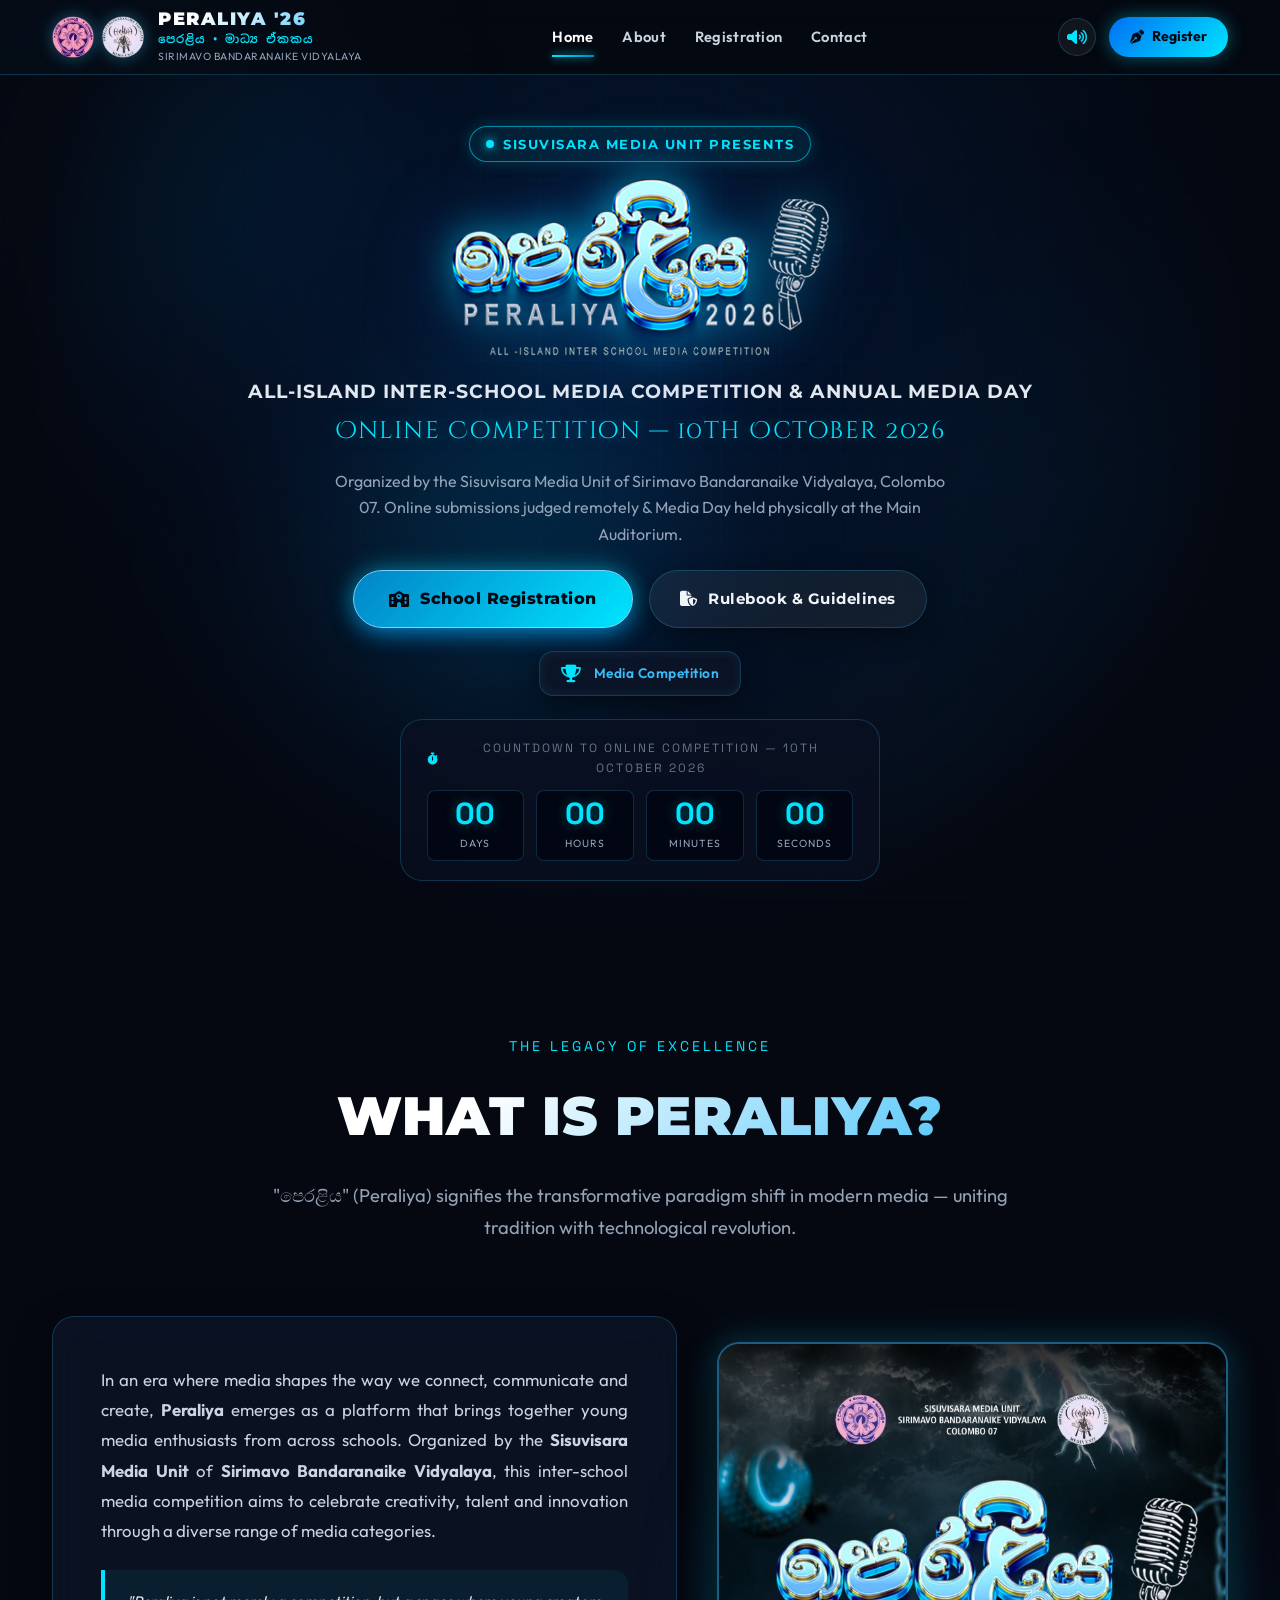
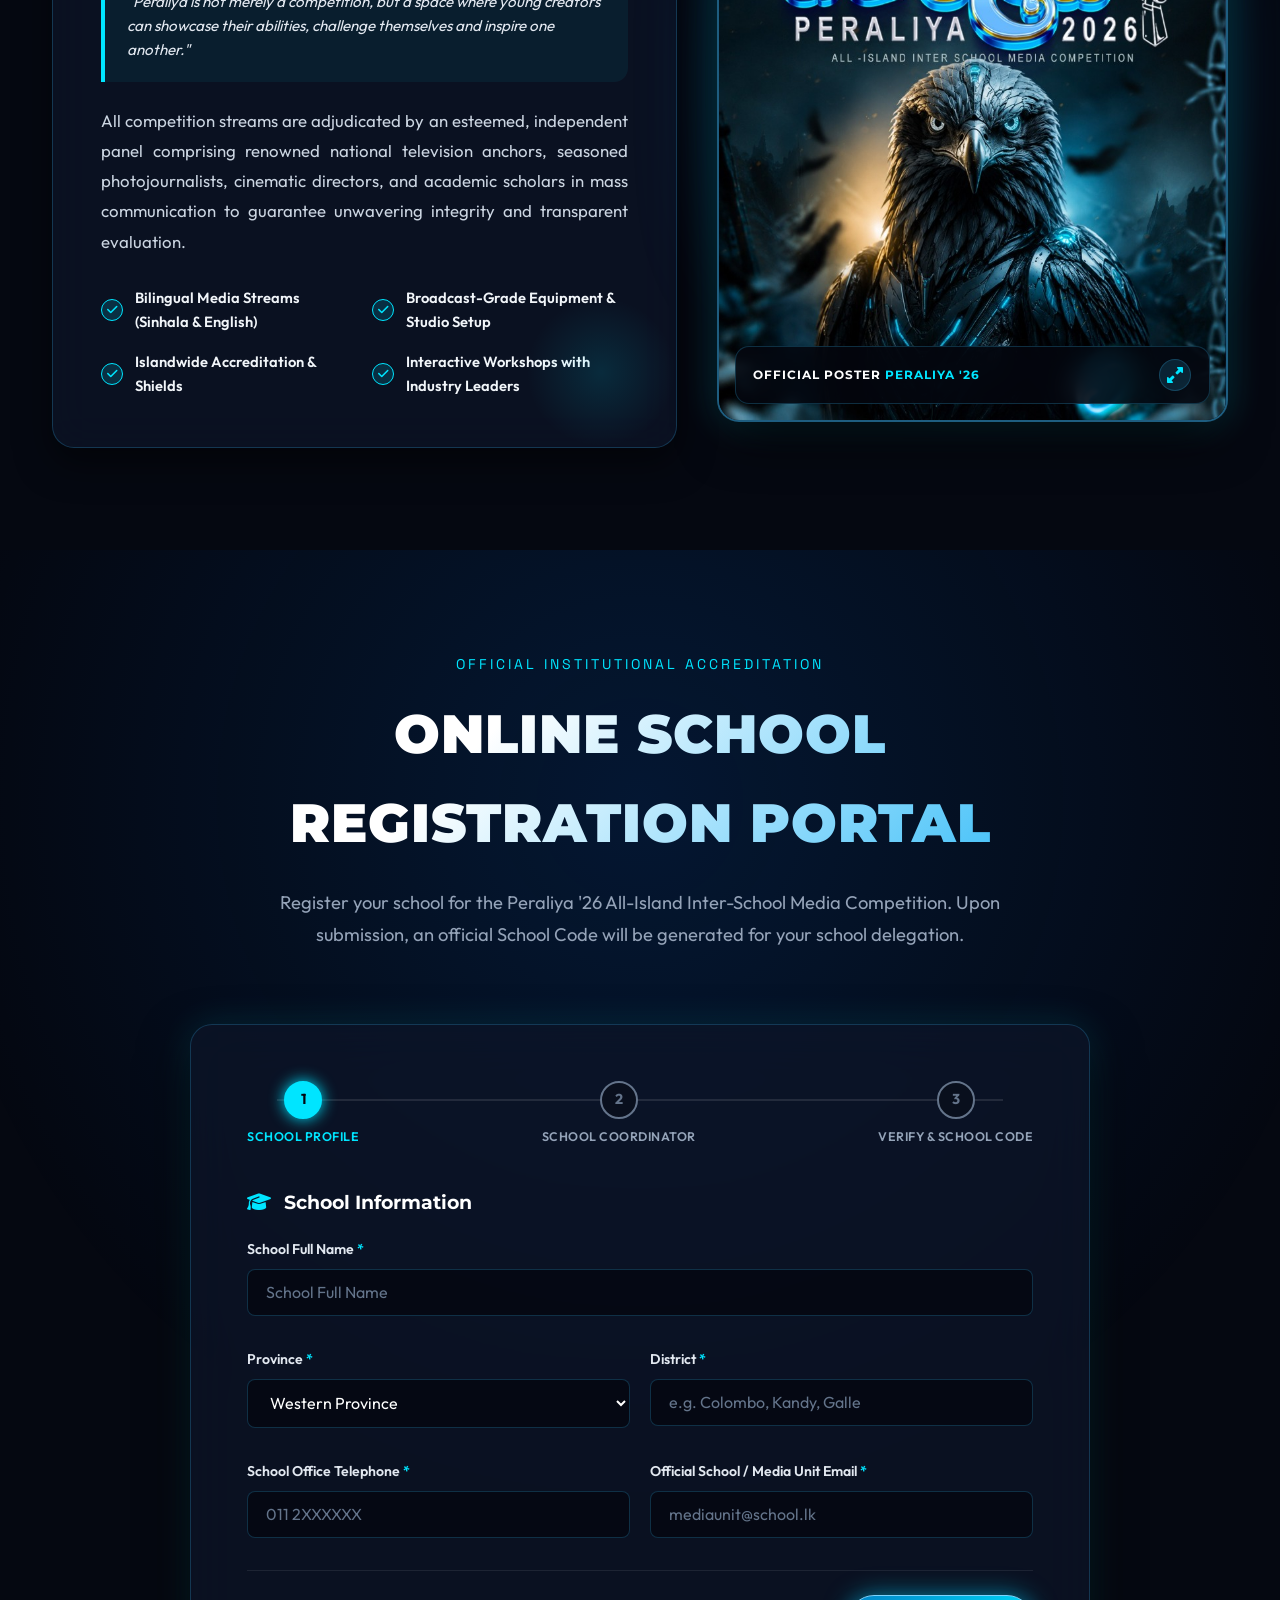
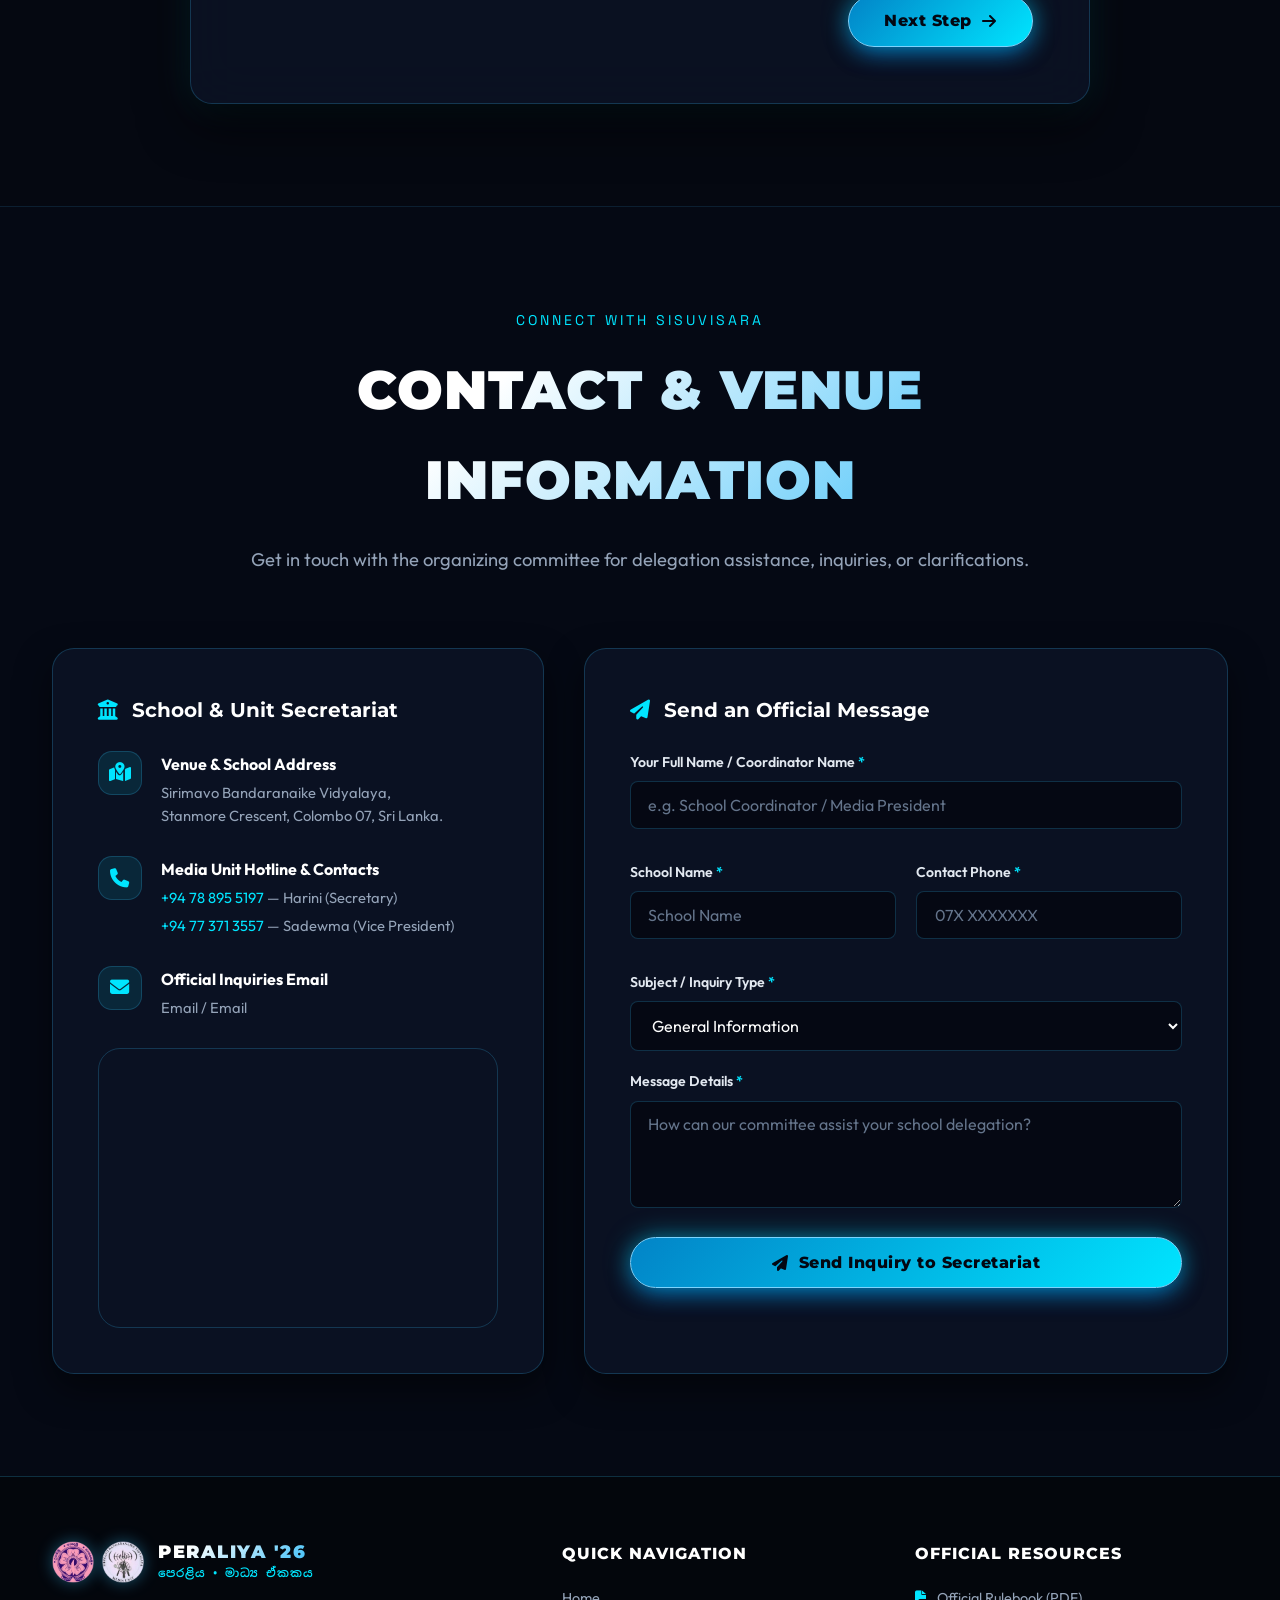
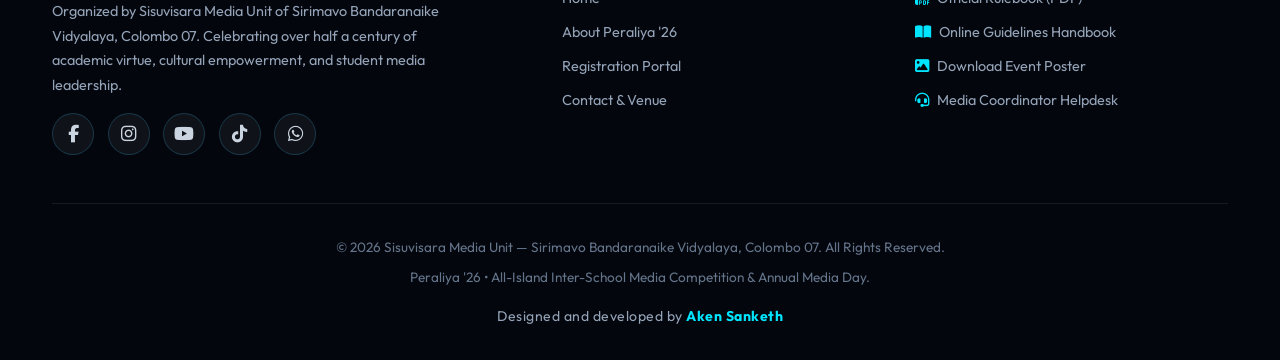
==== commit 8390d3b4: "Update official rulebook PDF, contacts, hero badge, and guidelines" ====
--- a/index.html
+++ b/index.html
@@ -170,8 +170,8 @@
           </div>
 
           <div class="hero-venue-pill" style="margin-inline: auto;">
-            <i class="fa-solid fa-location-dot venue-icon"></i>
-            <span>MEDIA DAY | Sirimavo Bandaranaike Vidyalaya Main Auditorium, Colombo 07</span>
+            <i class="fa-solid fa-trophy venue-icon"></i>
+            <span>Media Competition</span>
           </div>
 
           <!-- Live Countdown Timer -->
@@ -534,9 +534,10 @@
               <div class="contact-item">
                 <div class="contact-icon"><i class="fa-solid fa-phone"></i></div>
                 <div>
-                  <div class="contact-detail-title">Media Unit Hotline</div>
+                  <div class="contact-detail-title">Media Unit Hotline &amp; Contacts</div>
                   <div class="contact-detail-text">
-                    +94 12 345 6789 / +94 12 345 6789 (President)
+                    <div><a href="tel:+94788955197">+94 78 895 5197</a> — Harini (Secretary)</div>
+                    <div style="margin-top: 0.25rem;"><a href="tel:+94773713557">+94 77 371 3557</a> — Sadewma (Vice President)</div>
                   </div>
                 </div>
               </div>
@@ -671,8 +672,10 @@
           <div>
             <h4 class="footer-col-title">Official Resources</h4>
             <div class="footer-links-list">
-              <a href="guidelines.html" target="_blank"><i class="fa-solid fa-file-pdf"
-                  style="color: var(--color-cyan); margin-right: 5px;"></i> Official Rulebook Handbook</a>
+              <a href="assets/Peraliya26%20Rules%20And%20Regulations.pdf" target="_blank" download><i class="fa-solid fa-file-pdf"
+                  style="color: var(--color-cyan); margin-right: 5px;"></i> Official Rulebook (PDF)</a>
+              <a href="guidelines.html" target="_blank"><i class="fa-solid fa-book-open"
+                  style="color: var(--color-cyan); margin-right: 5px;"></i> Online Guidelines Handbook</a>
               <a href="assets/peraliya-poster.jpg" target="_blank"><i class="fa-solid fa-image"
                   style="color: var(--color-cyan); margin-right: 5px;"></i> Download Event Poster</a>
               <a href="#contact"><i class="fa-solid fa-headset"
--- a/styles.css
+++ b/styles.css
@@ -2213,6 +2213,17 @@
   line-height: 1.6;
 }
 
+.contact-detail-text a {
+  color: var(--color-cyan);
+  text-decoration: none;
+  transition: color 0.2s ease;
+}
+
+.contact-detail-text a:hover {
+  color: #ffffff;
+  text-decoration: underline;
+}
+
 .map-embed-box {
   border-radius: var(--radius-lg);
   overflow: hidden;
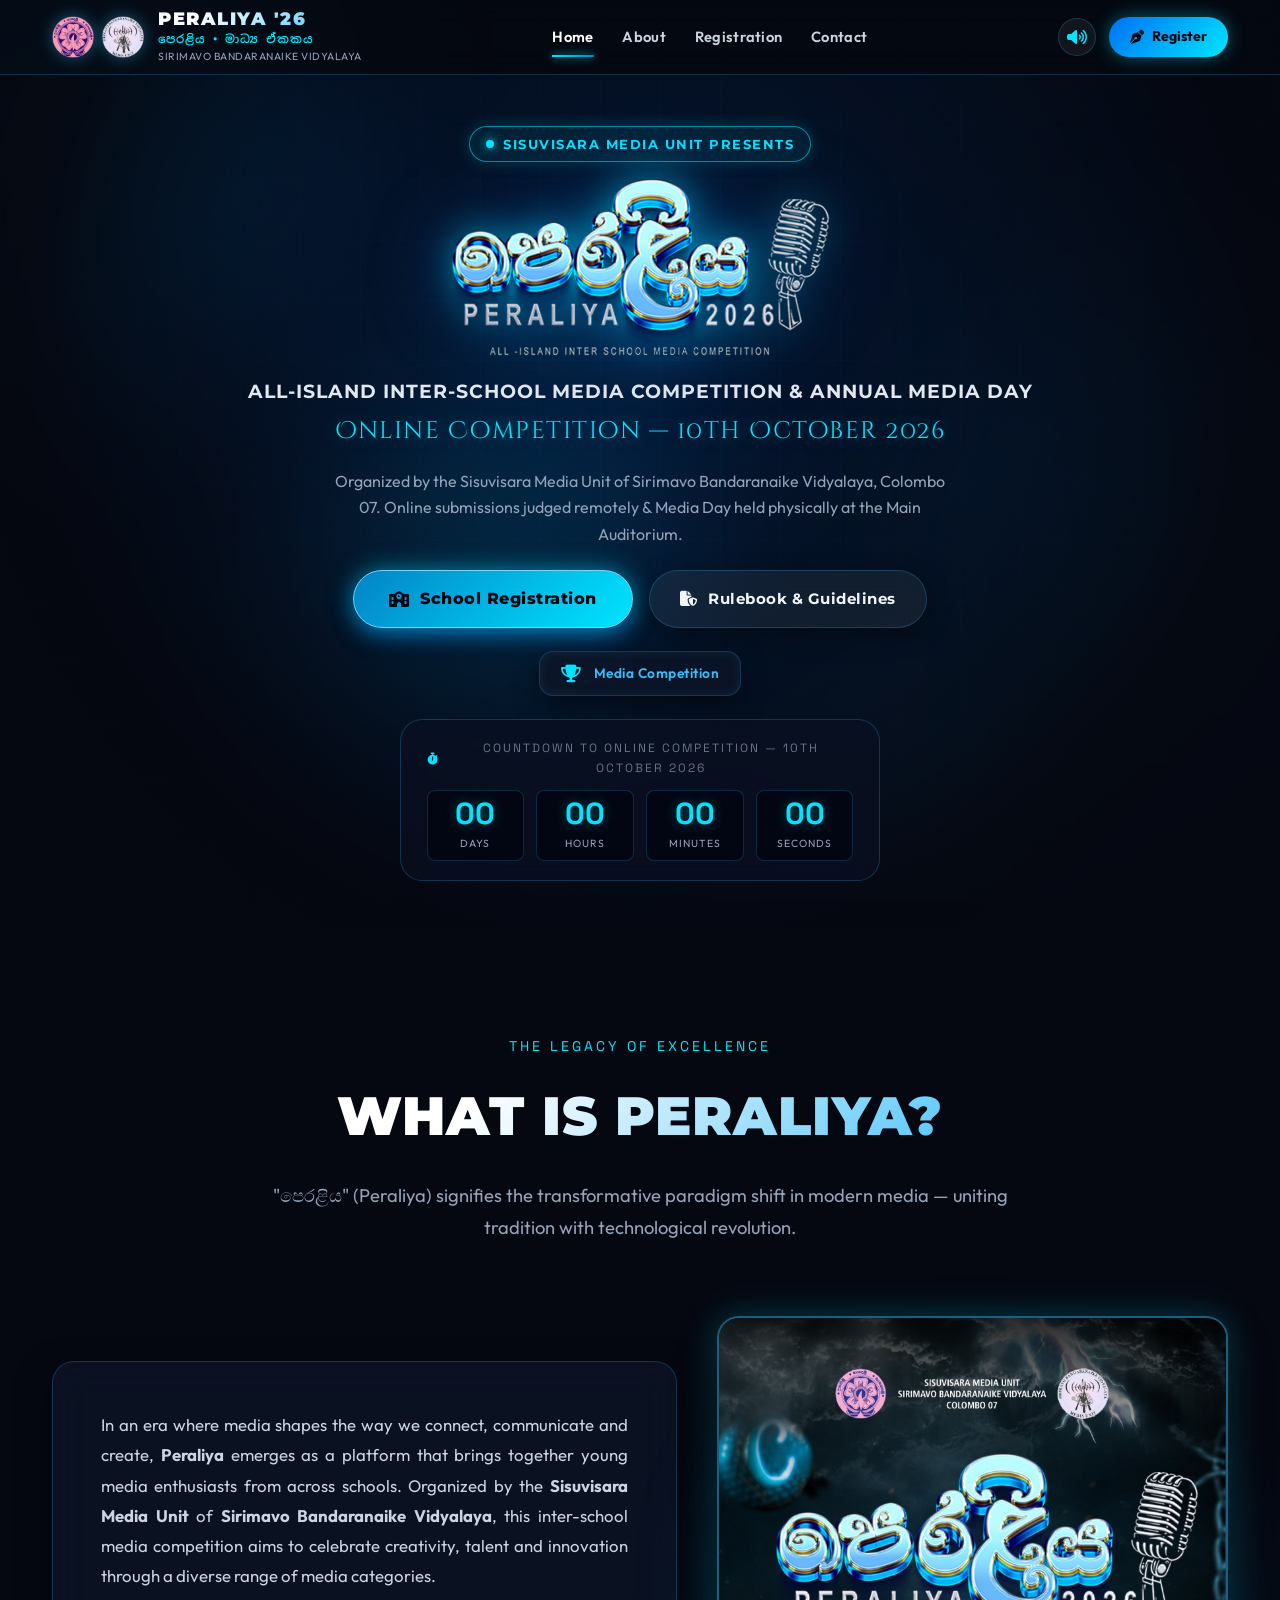
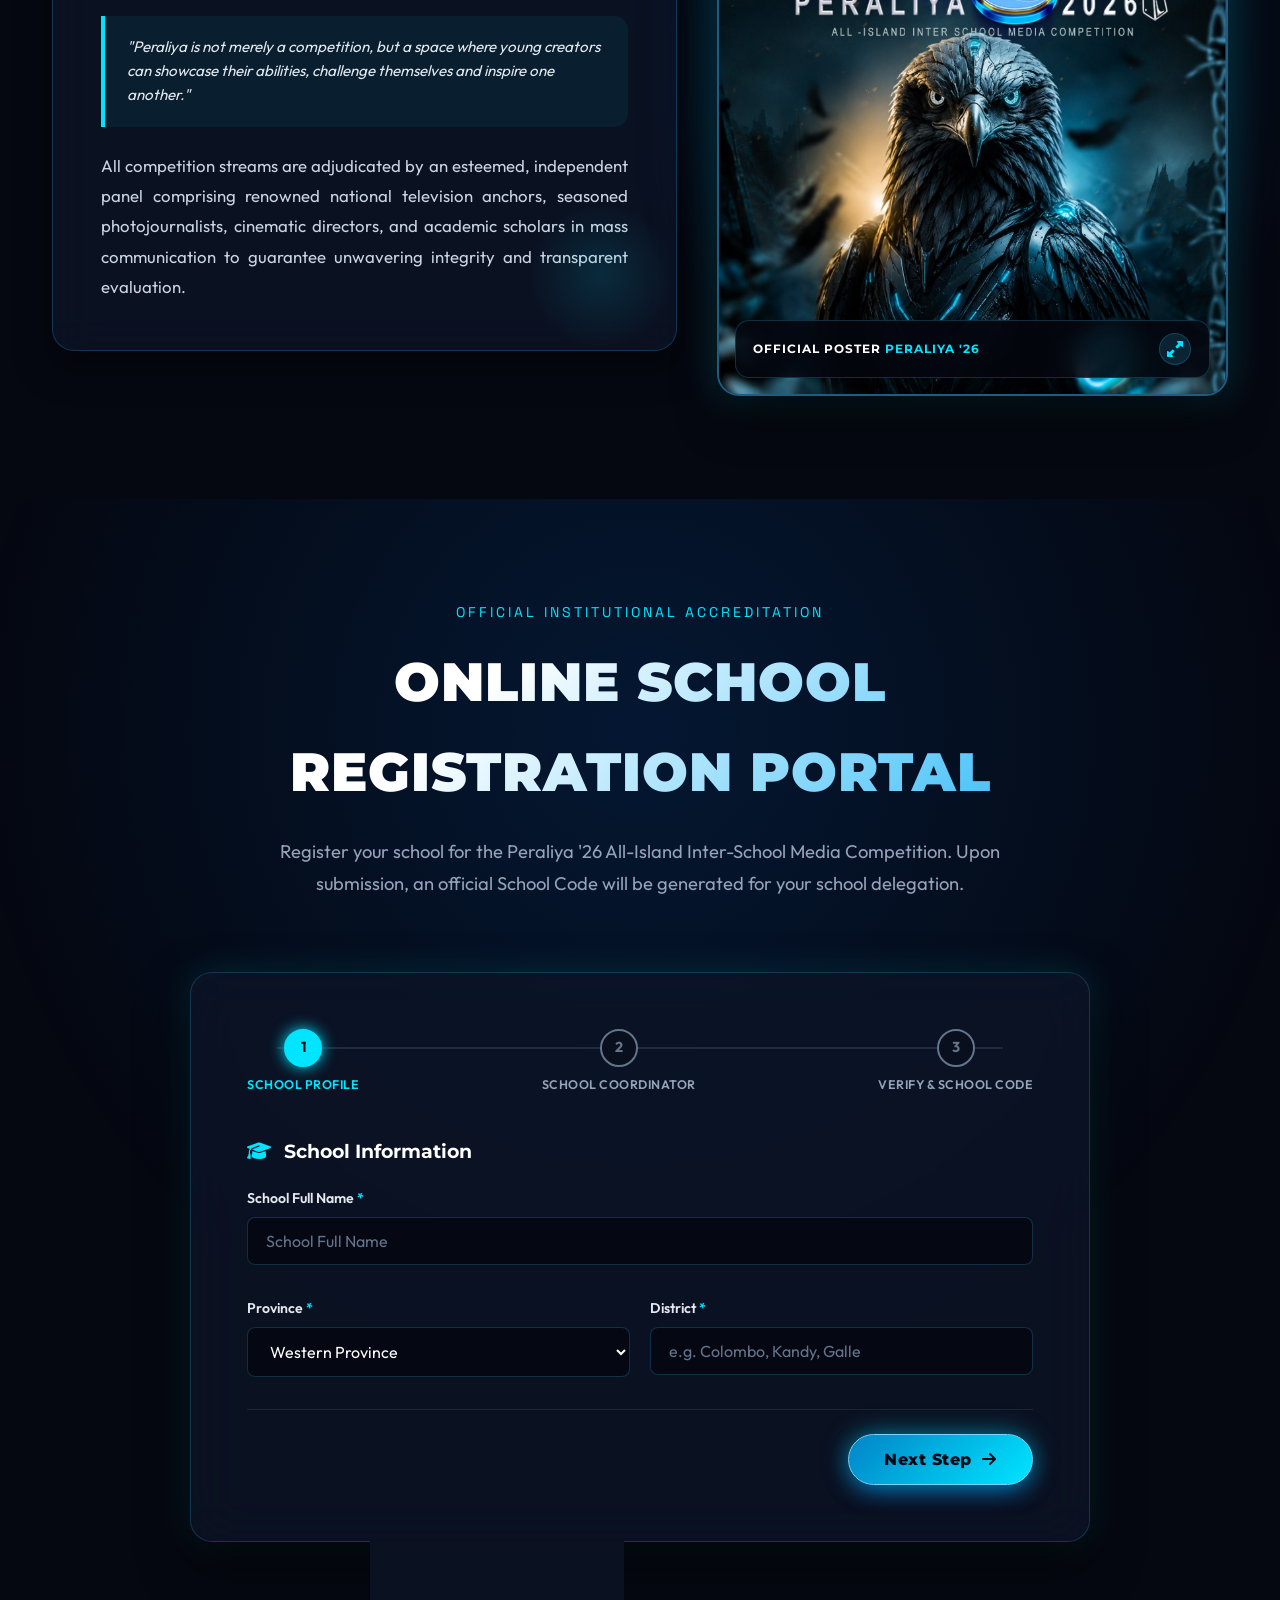
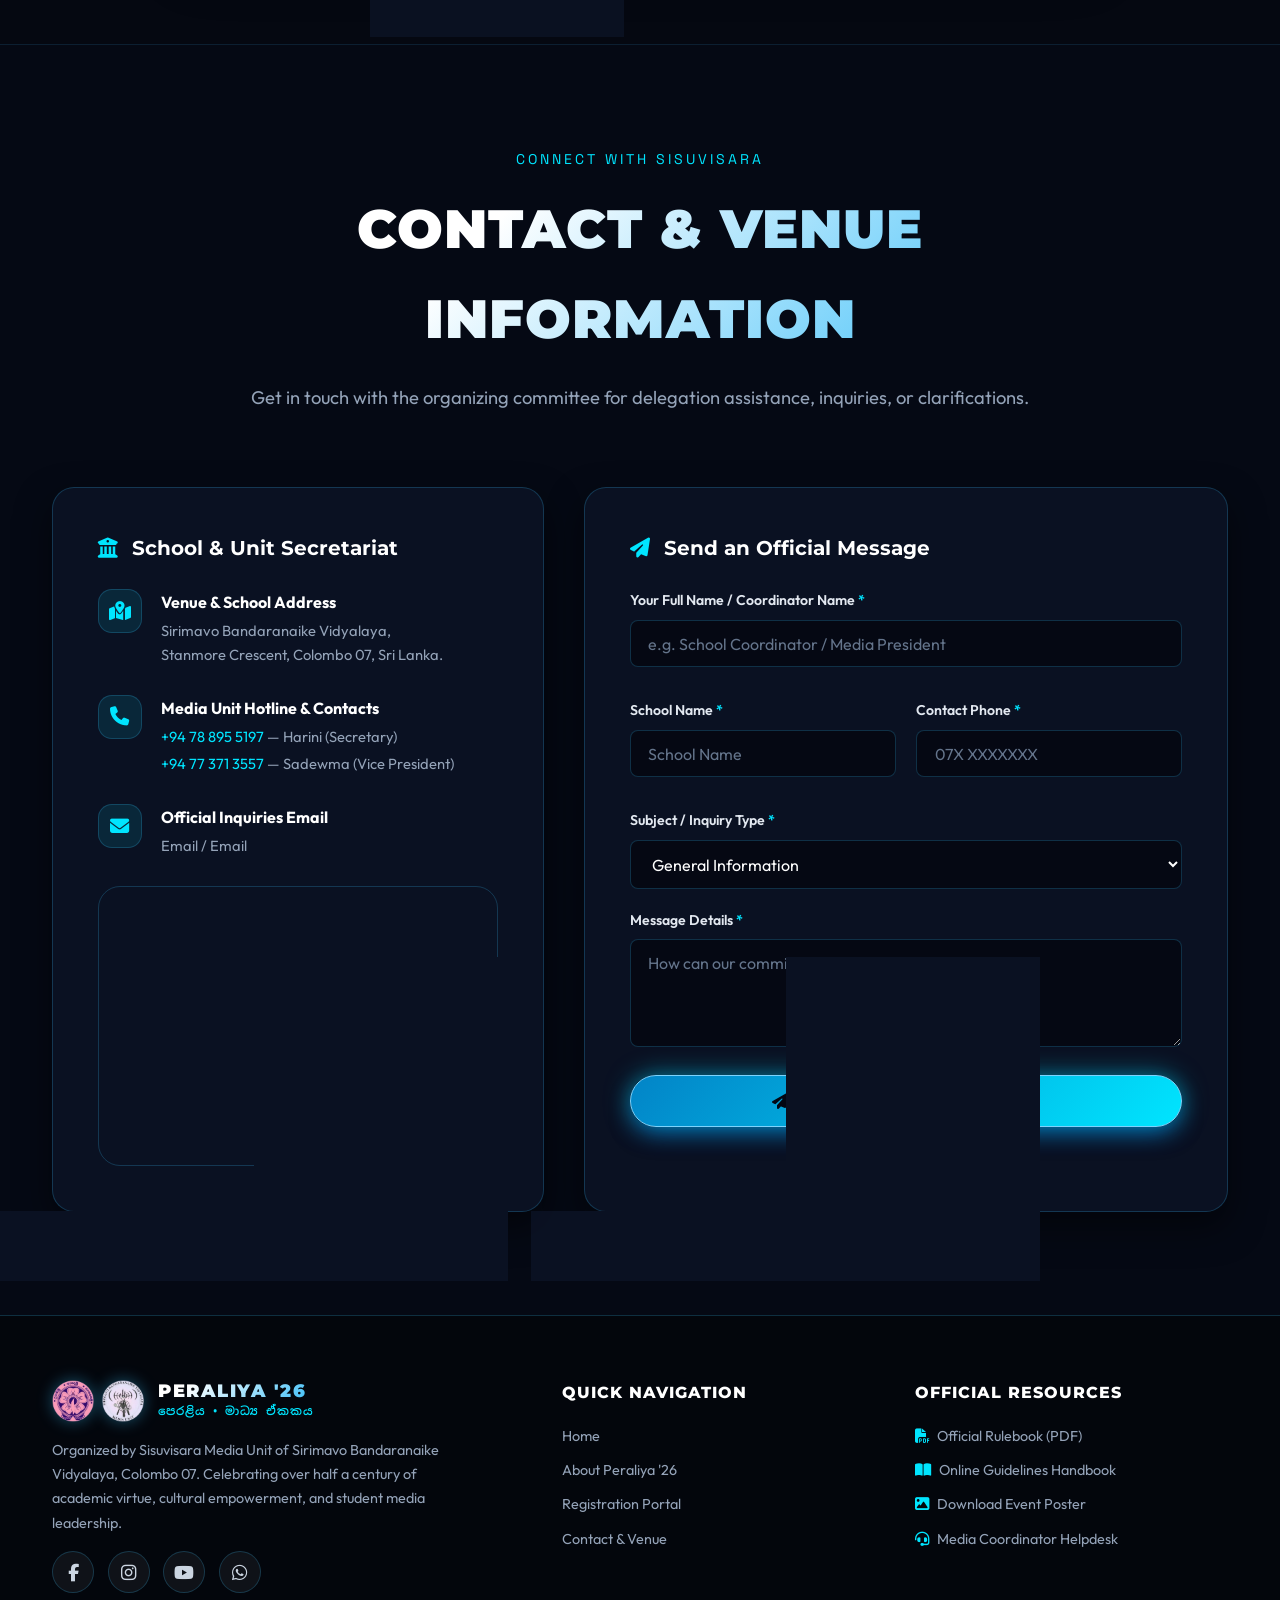
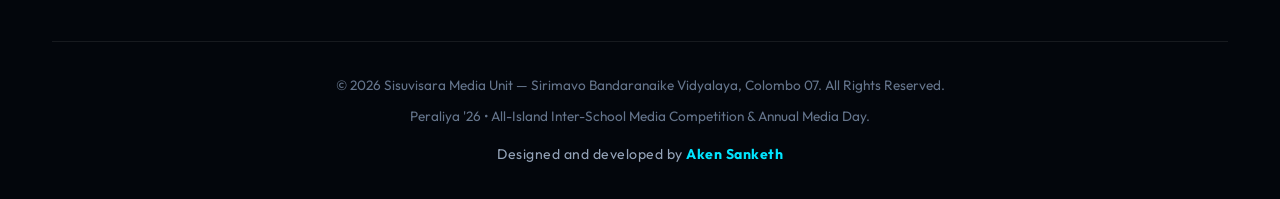
==== commit 7904d590: "Update social media links in footer and remove feature highlights from about section" ====
--- a/index.html
+++ b/index.html
@@ -243,24 +243,7 @@
                 communication to guarantee unwavering integrity and transparent evaluation.
               </p>
 
-              <div class="about-features-list">
-                <div class="about-feature-item">
-                  <span class="feature-check-icon"><i class="fa-solid fa-check"></i></span>
-                  <span>Bilingual Media Streams (Sinhala &amp; English)</span>
-                </div>
-                <div class="about-feature-item">
-                  <span class="feature-check-icon"><i class="fa-solid fa-check"></i></span>
-                  <span>Broadcast-Grade Equipment & Studio Setup</span>
-                </div>
-                <div class="about-feature-item">
-                  <span class="feature-check-icon"><i class="fa-solid fa-check"></i></span>
-                  <span>Islandwide Accreditation & Shields</span>
-                </div>
-                <div class="about-feature-item">
-                  <span class="feature-check-icon"><i class="fa-solid fa-check"></i></span>
-                  <span>Interactive Workshops with Industry Leaders</span>
-                </div>
-              </div>
+
             </div>
 
             <!-- Right Visual Stage Card -->
@@ -365,18 +348,6 @@
                   </div>
                 </div>
 
-                <div class="form-grid two-cols">
-                  <div class="form-group">
-                    <label class="form-label" for="reg-school-phone">School Office Telephone <span>*</span></label>
-                    <input type="tel" id="reg-school-phone" class="form-input" placeholder="011 2XXXXXX" required>
-                  </div>
-                  <div class="form-group">
-                    <label class="form-label" for="reg-school-email">Official School / Media Unit Email
-                      <span>*</span></label>
-                    <input type="email" id="reg-school-email" class="form-input" placeholder="mediaunit@school.lk"
-                      required>
-                  </div>
-                </div>
               </div>
 
               <!-- STEP 2: School Coordinator Details -->
@@ -644,15 +615,13 @@
               century of academic virtue, cultural empowerment, and student media leadership.
             </p>
             <div class="footer-social-links">
-              <a href="https://facebook.com" target="_blank" rel="noopener noreferrer" class="social-btn"
+              <a href="https://www.facebook.com/share/1DkgMrzehn/?mibextid=wwXIfr" target="_blank" rel="noopener noreferrer" class="social-btn"
                 aria-label="Follow on Facebook"><i class="fa-brands fa-facebook-f"></i></a>
-              <a href="https://instagram.com" target="_blank" rel="noopener noreferrer" class="social-btn"
+              <a href="https://www.instagram.com/sbvsisuvisara?stkn=MXNheHAydnZwMmpybQ==" target="_blank" rel="noopener noreferrer" class="social-btn"
                 aria-label="Follow on Instagram"><i class="fa-brands fa-instagram"></i></a>
-              <a href="https://youtube.com" target="_blank" rel="noopener noreferrer" class="social-btn"
+              <a href="https://youtube.com/@sisuvisaramediaunit?si=EO06tH3sR-eoRyAX" target="_blank" rel="noopener noreferrer" class="social-btn"
                 aria-label="Subscribe on YouTube"><i class="fa-brands fa-youtube"></i></a>
-              <a href="https://tiktok.com" target="_blank" rel="noopener noreferrer" class="social-btn"
-                aria-label="Follow on TikTok"><i class="fa-brands fa-tiktok"></i></a>
-              <a href="https://whatsapp.com" target="_blank" rel="noopener noreferrer" class="social-btn"
+              <a href="https://whatsapp.com/channel/0029VaqtWqL7dmehFdV6H02F" target="_blank" rel="noopener noreferrer" class="social-btn"
                 aria-label="Join WhatsApp Channel"><i class="fa-brands fa-whatsapp"></i></a>
             </div>
           </div>
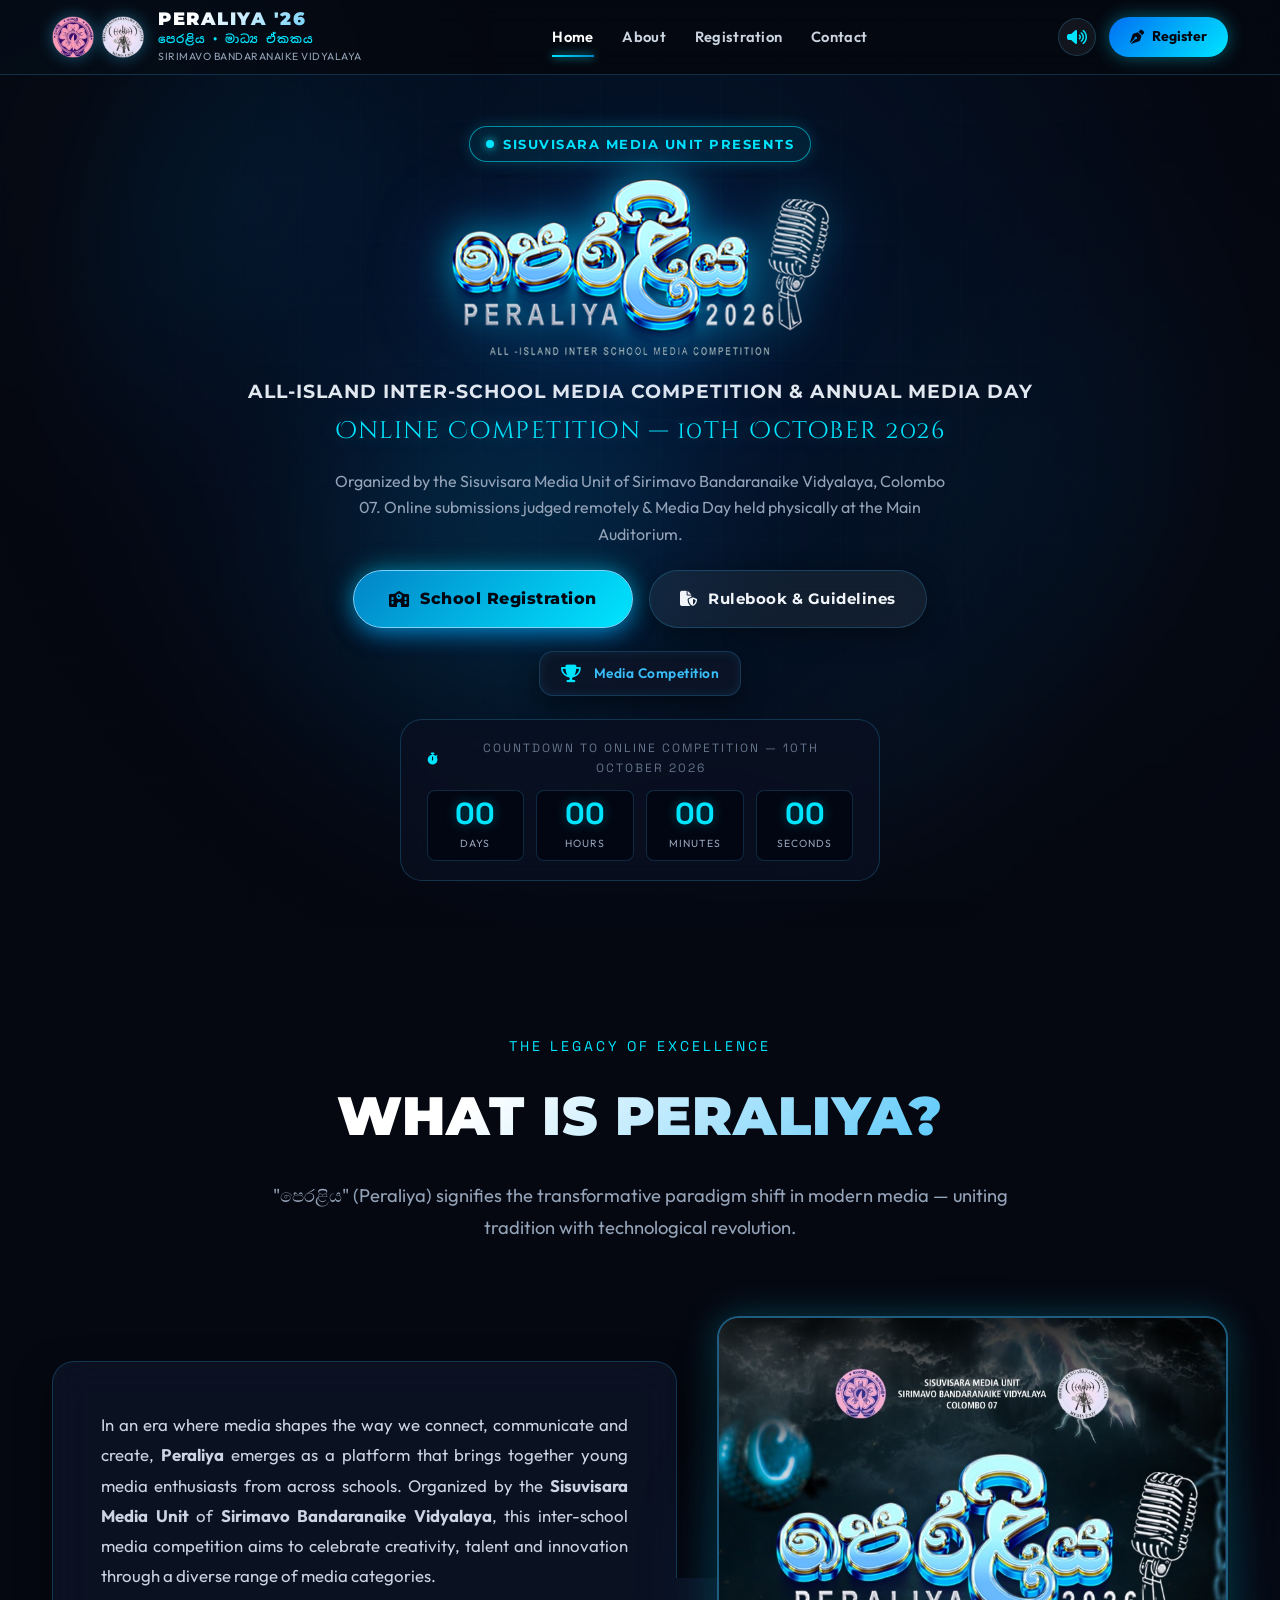
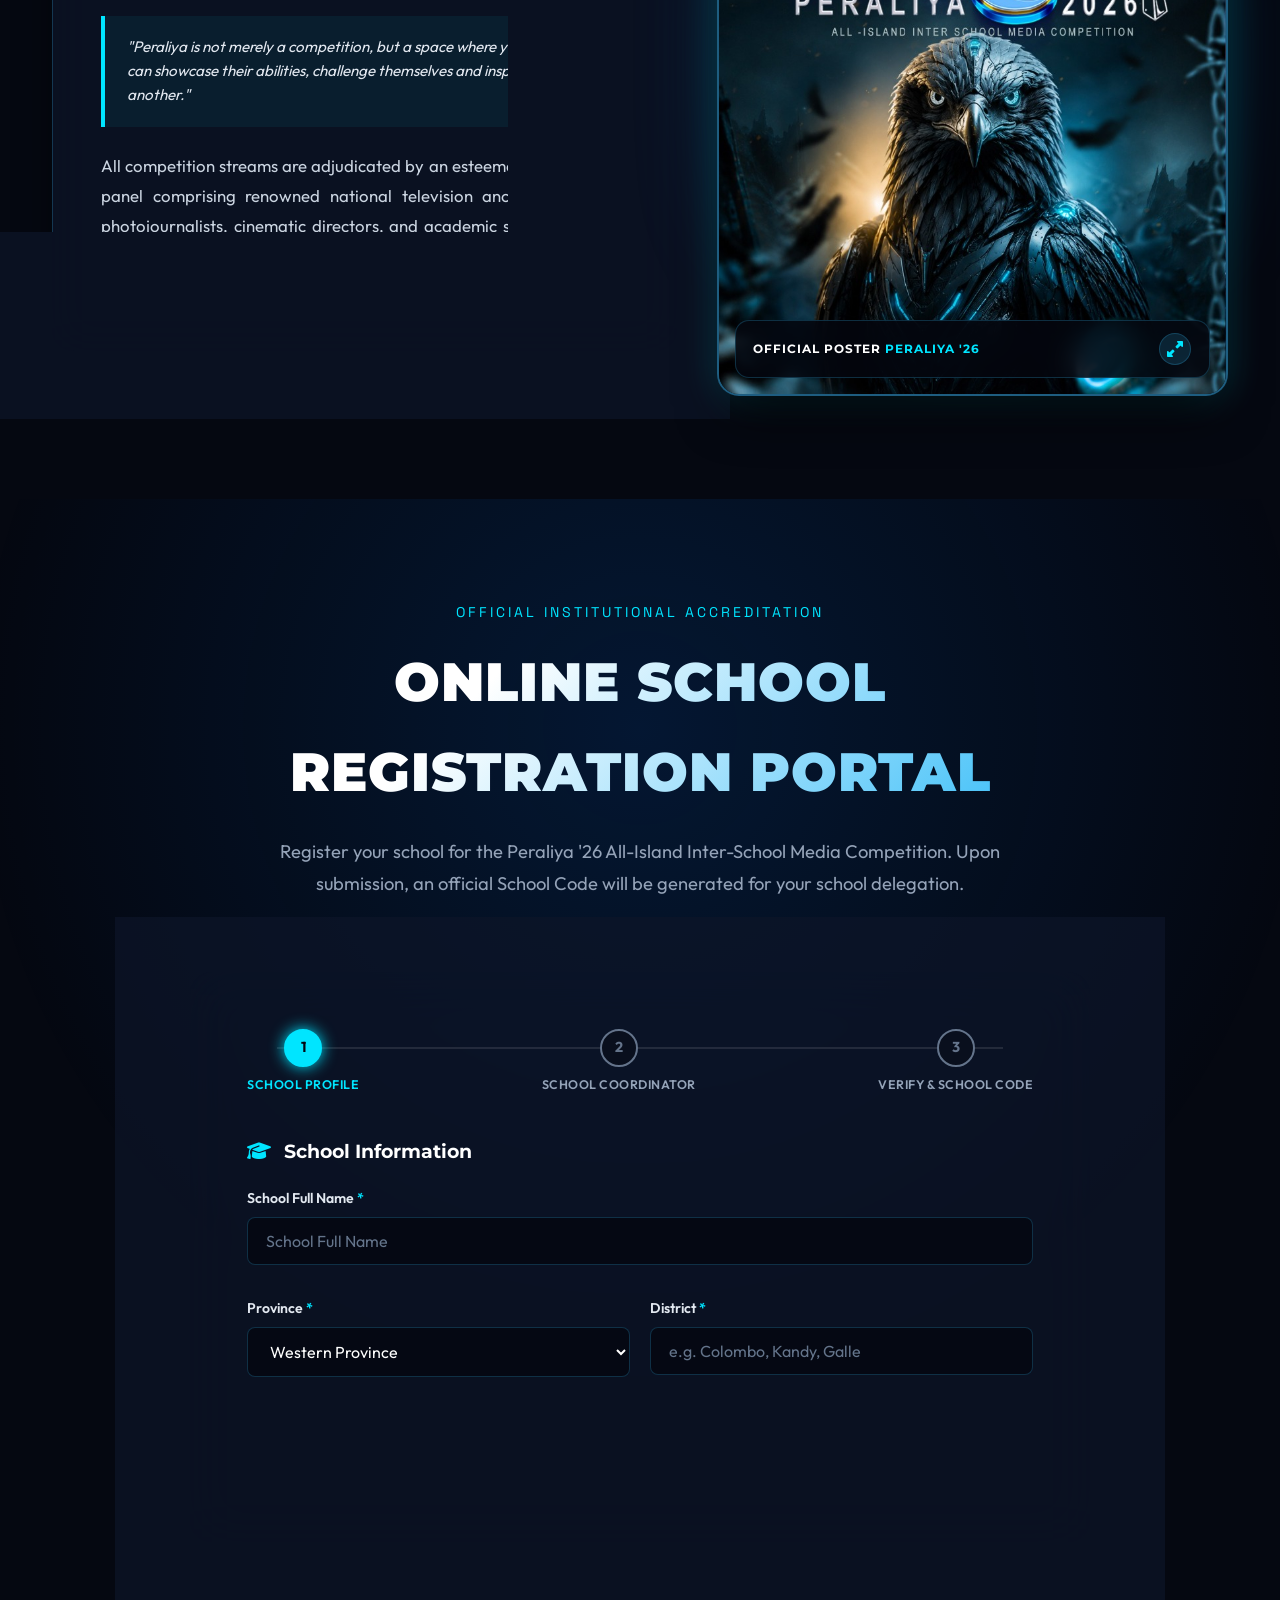
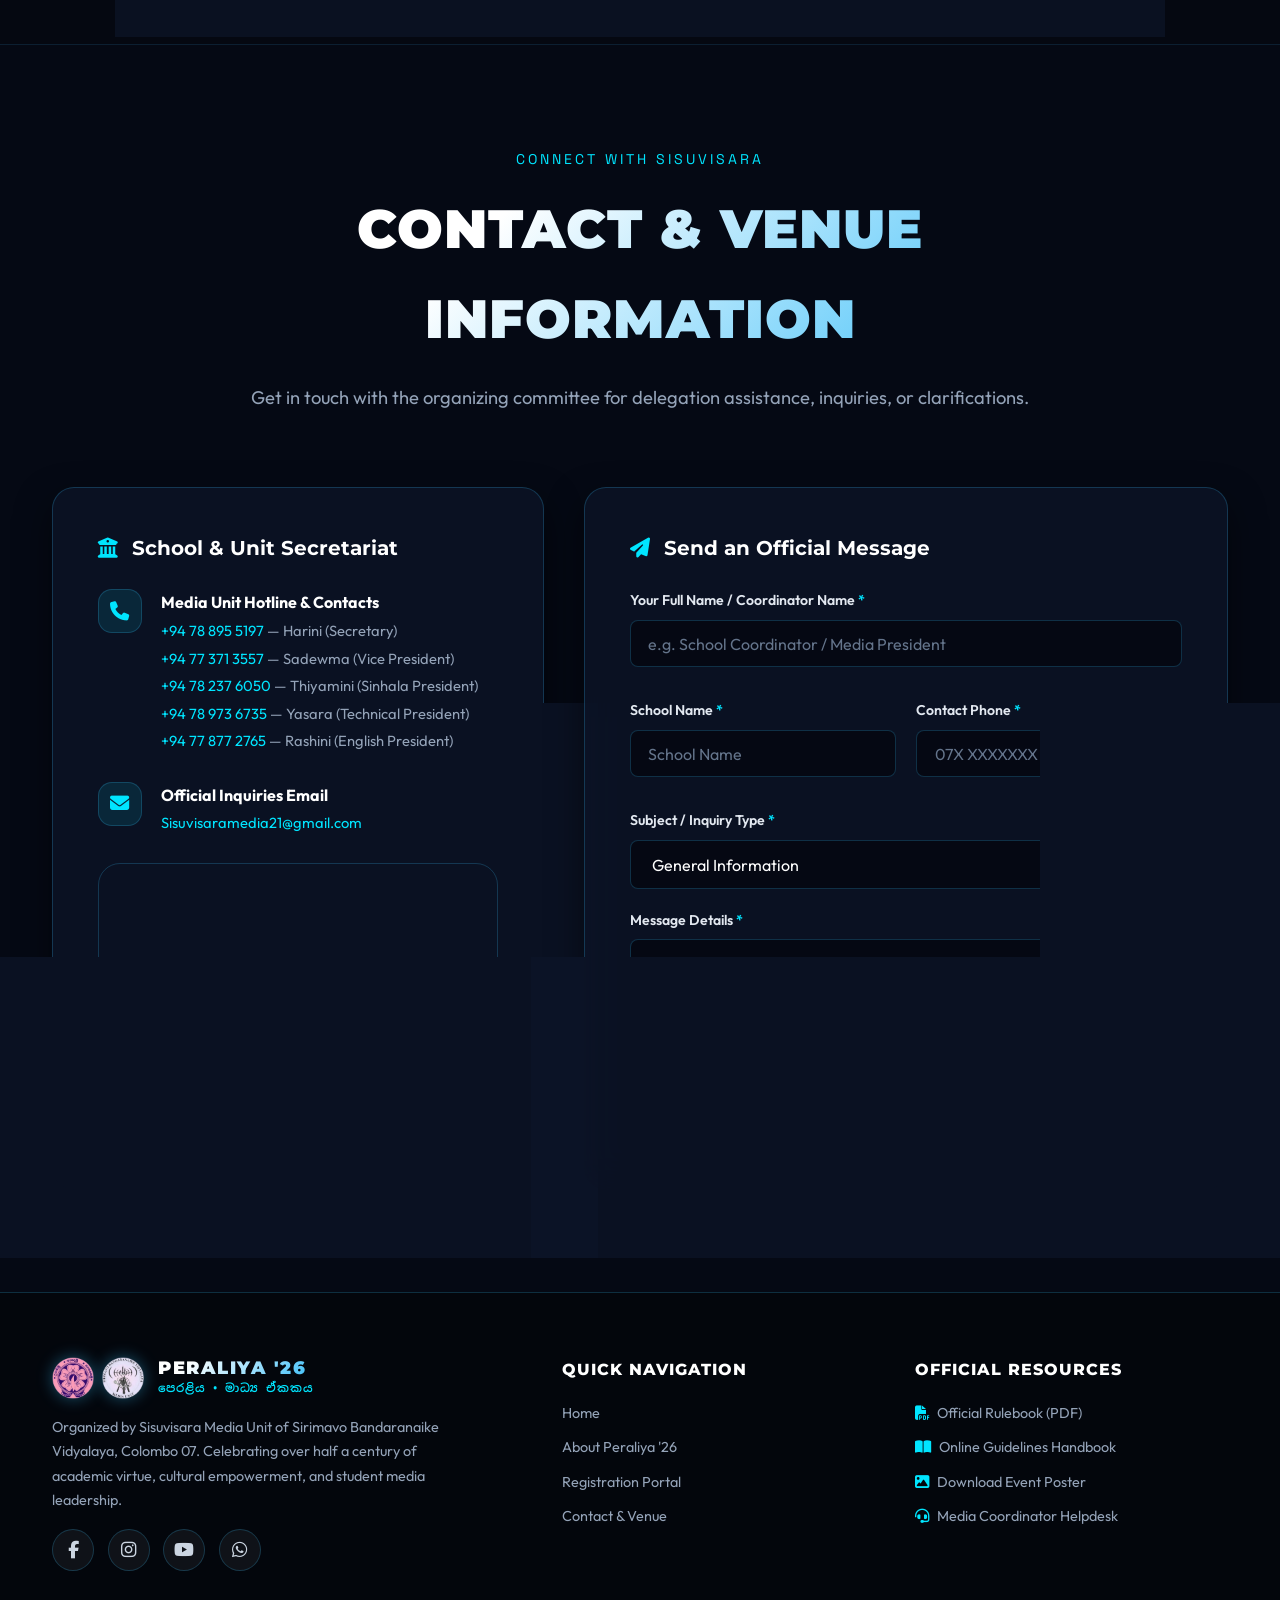
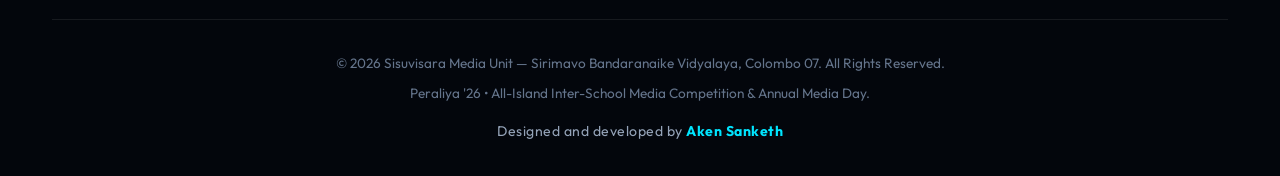
==== commit c7a38cf9: "Update contact details and add app-release.apk" ====
--- a/index.html
+++ b/index.html
@@ -492,23 +492,15 @@
               </h3>
 
               <div class="contact-item">
-                <div class="contact-icon"><i class="fa-solid fa-map-location-dot"></i></div>
-                <div>
-                  <div class="contact-detail-title">Venue & School Address</div>
-                  <div class="contact-detail-text">
-                    Sirimavo Bandaranaike Vidyalaya,<br>
-                    Stanmore Crescent, Colombo 07, Sri Lanka.
-                  </div>
-                </div>
-              </div>
-
-              <div class="contact-item">
                 <div class="contact-icon"><i class="fa-solid fa-phone"></i></div>
                 <div>
                   <div class="contact-detail-title">Media Unit Hotline &amp; Contacts</div>
                   <div class="contact-detail-text">
                     <div><a href="tel:+94788955197">+94 78 895 5197</a> — Harini (Secretary)</div>
                     <div style="margin-top: 0.25rem;"><a href="tel:+94773713557">+94 77 371 3557</a> — Sadewma (Vice President)</div>
+                    <div style="margin-top: 0.25rem;"><a href="tel:+94782376050">+94 78 237 6050</a> — Thiyamini (Sinhala President)</div>
+                    <div style="margin-top: 0.25rem;"><a href="tel:+94789736735">+94 78 973 6735</a> — Yasara (Technical President)</div>
+                    <div style="margin-top: 0.25rem;"><a href="tel:+94778772765">+94 77 877 2765</a> — Rashini (English President)</div>
                   </div>
                 </div>
               </div>
@@ -518,7 +510,7 @@
                 <div>
                   <div class="contact-detail-title">Official Inquiries Email</div>
                   <div class="contact-detail-text">
-                    Email / Email
+                    <a href="mailto:Sisuvisaramedia21@gmail.com">Sisuvisaramedia21@gmail.com</a>
                   </div>
                 </div>
               </div>
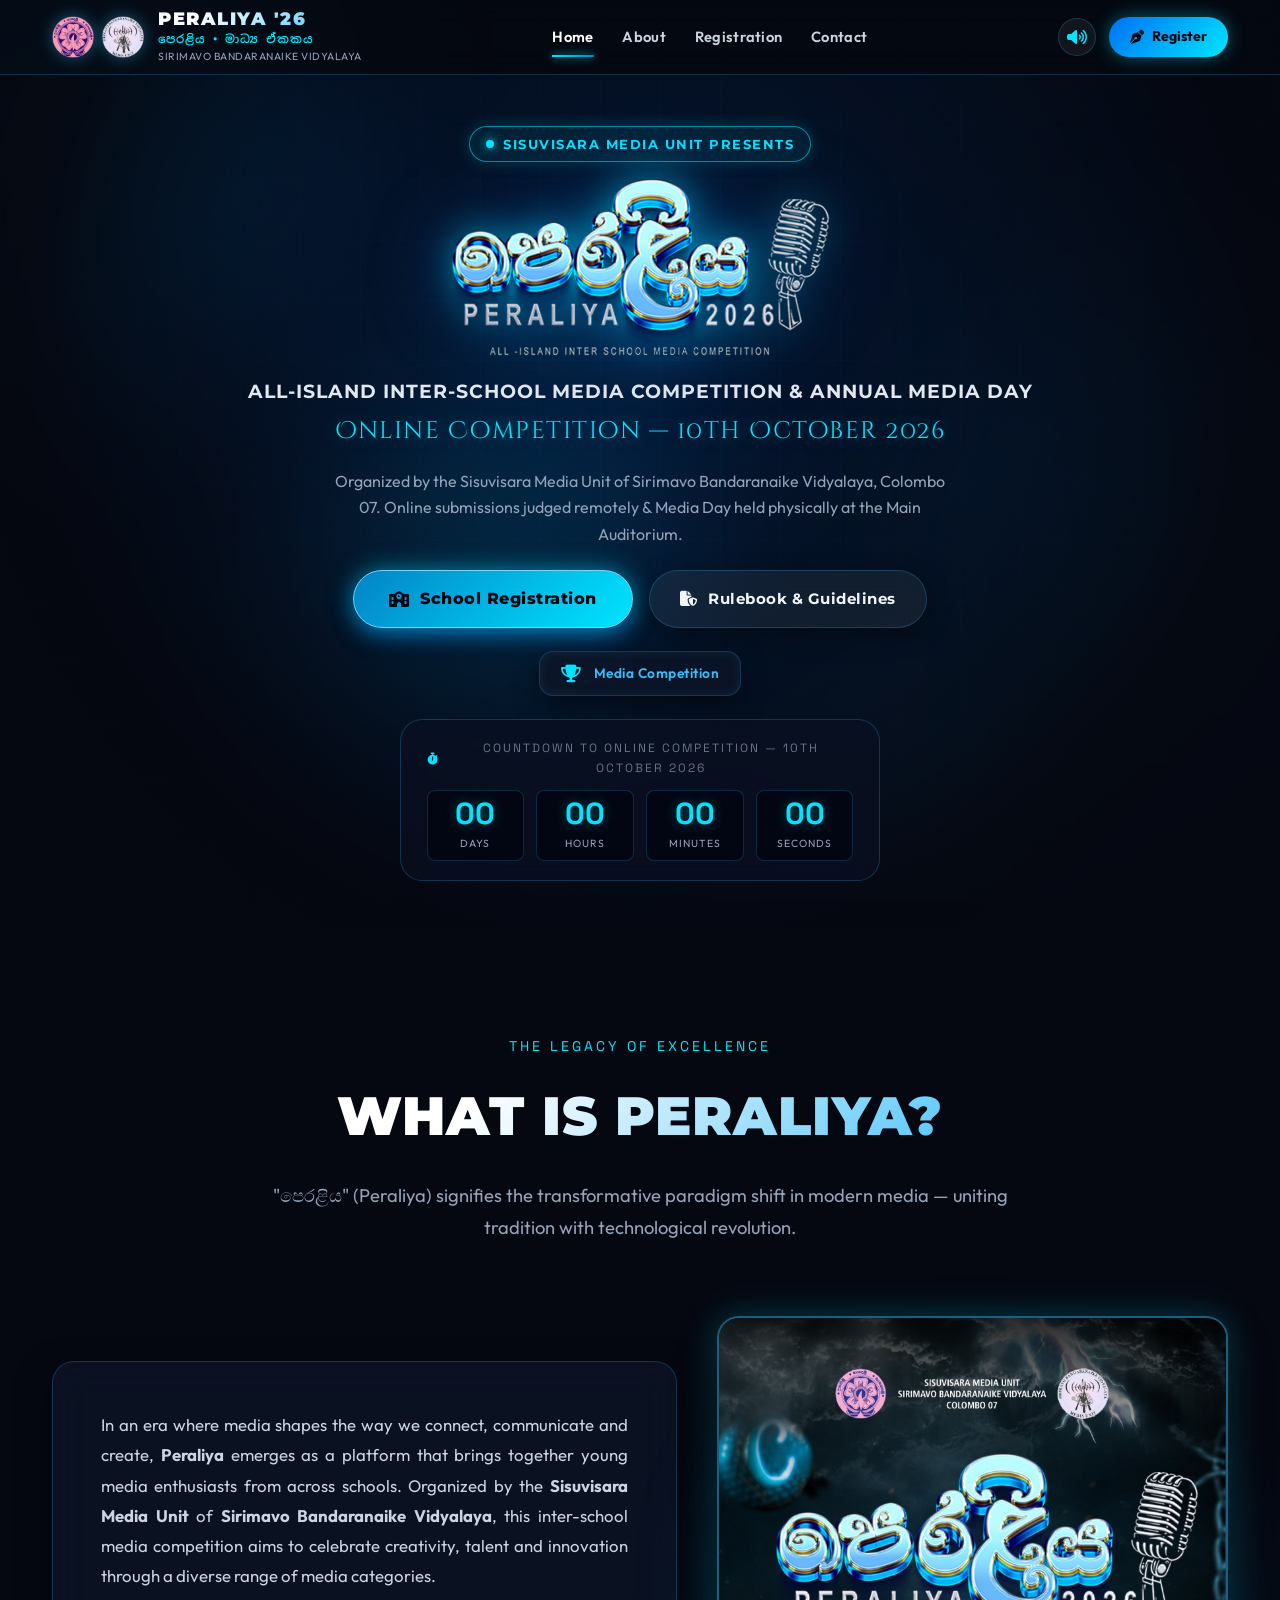
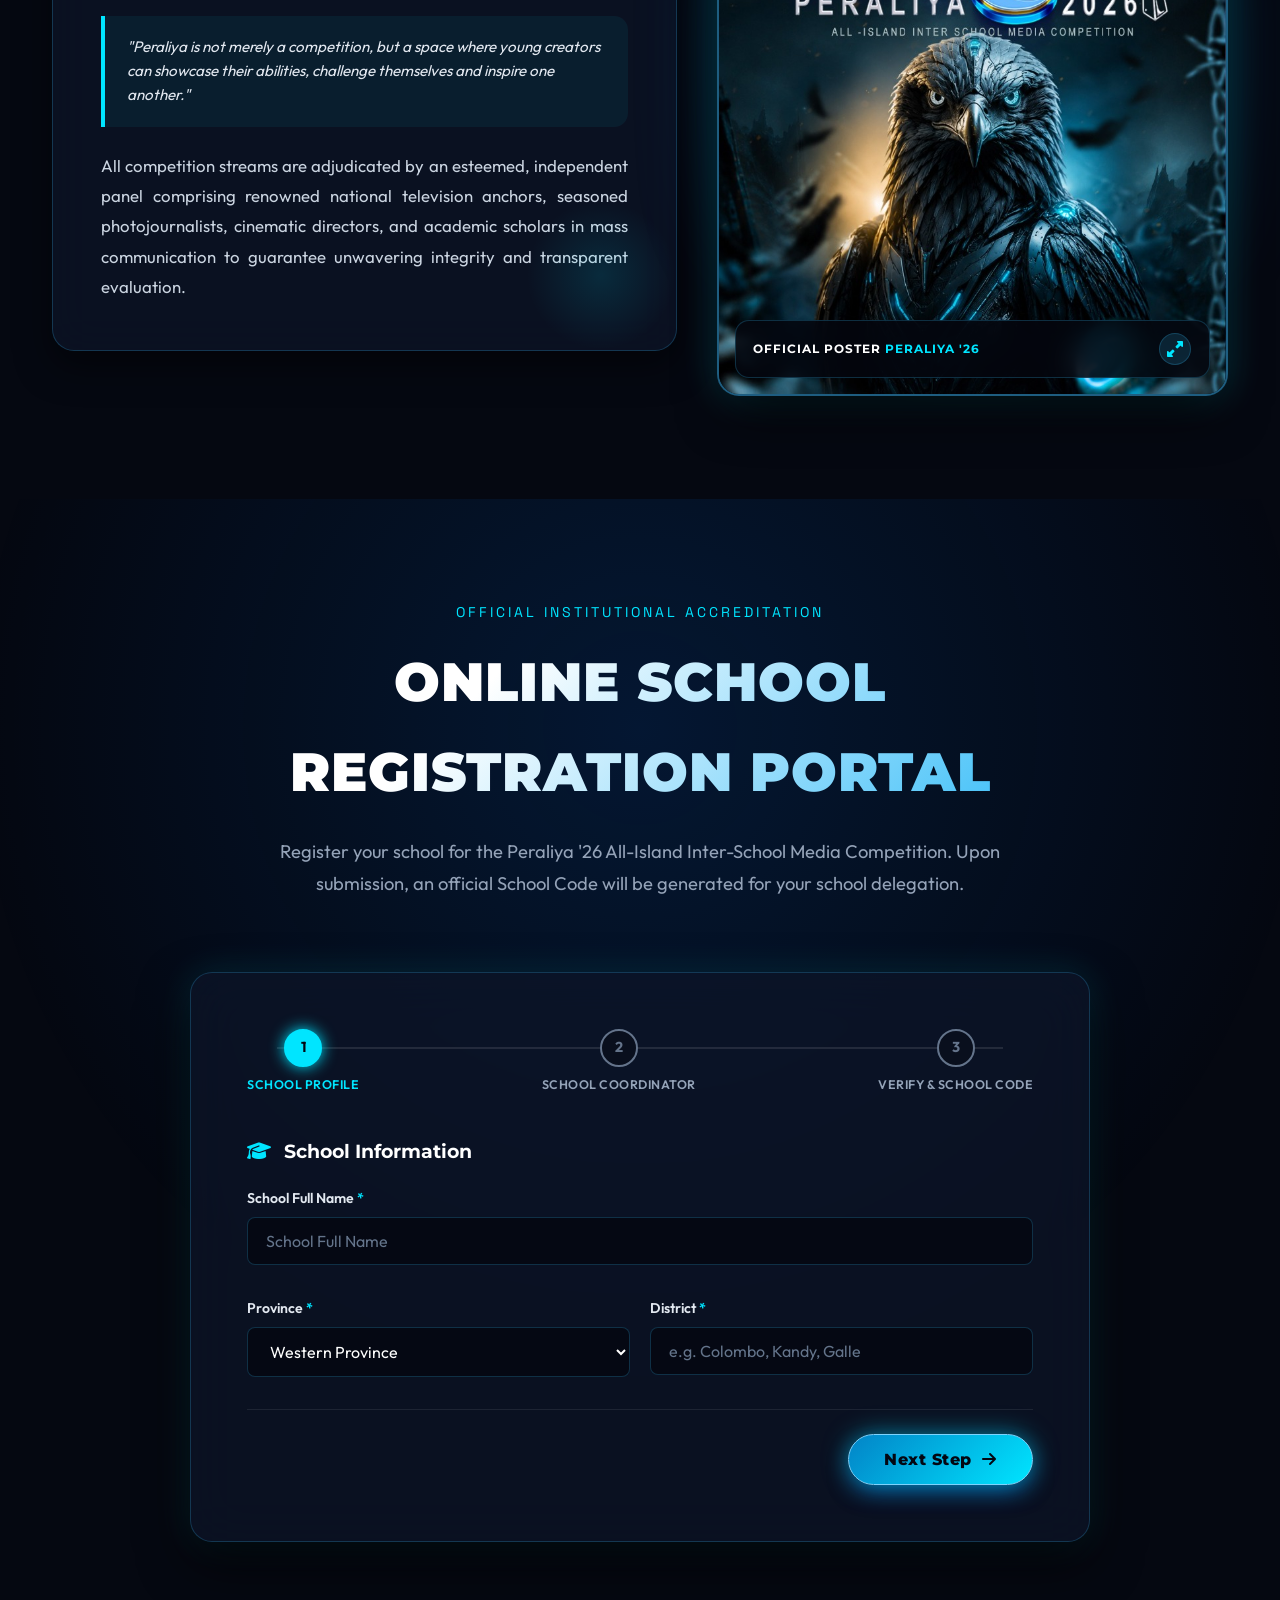
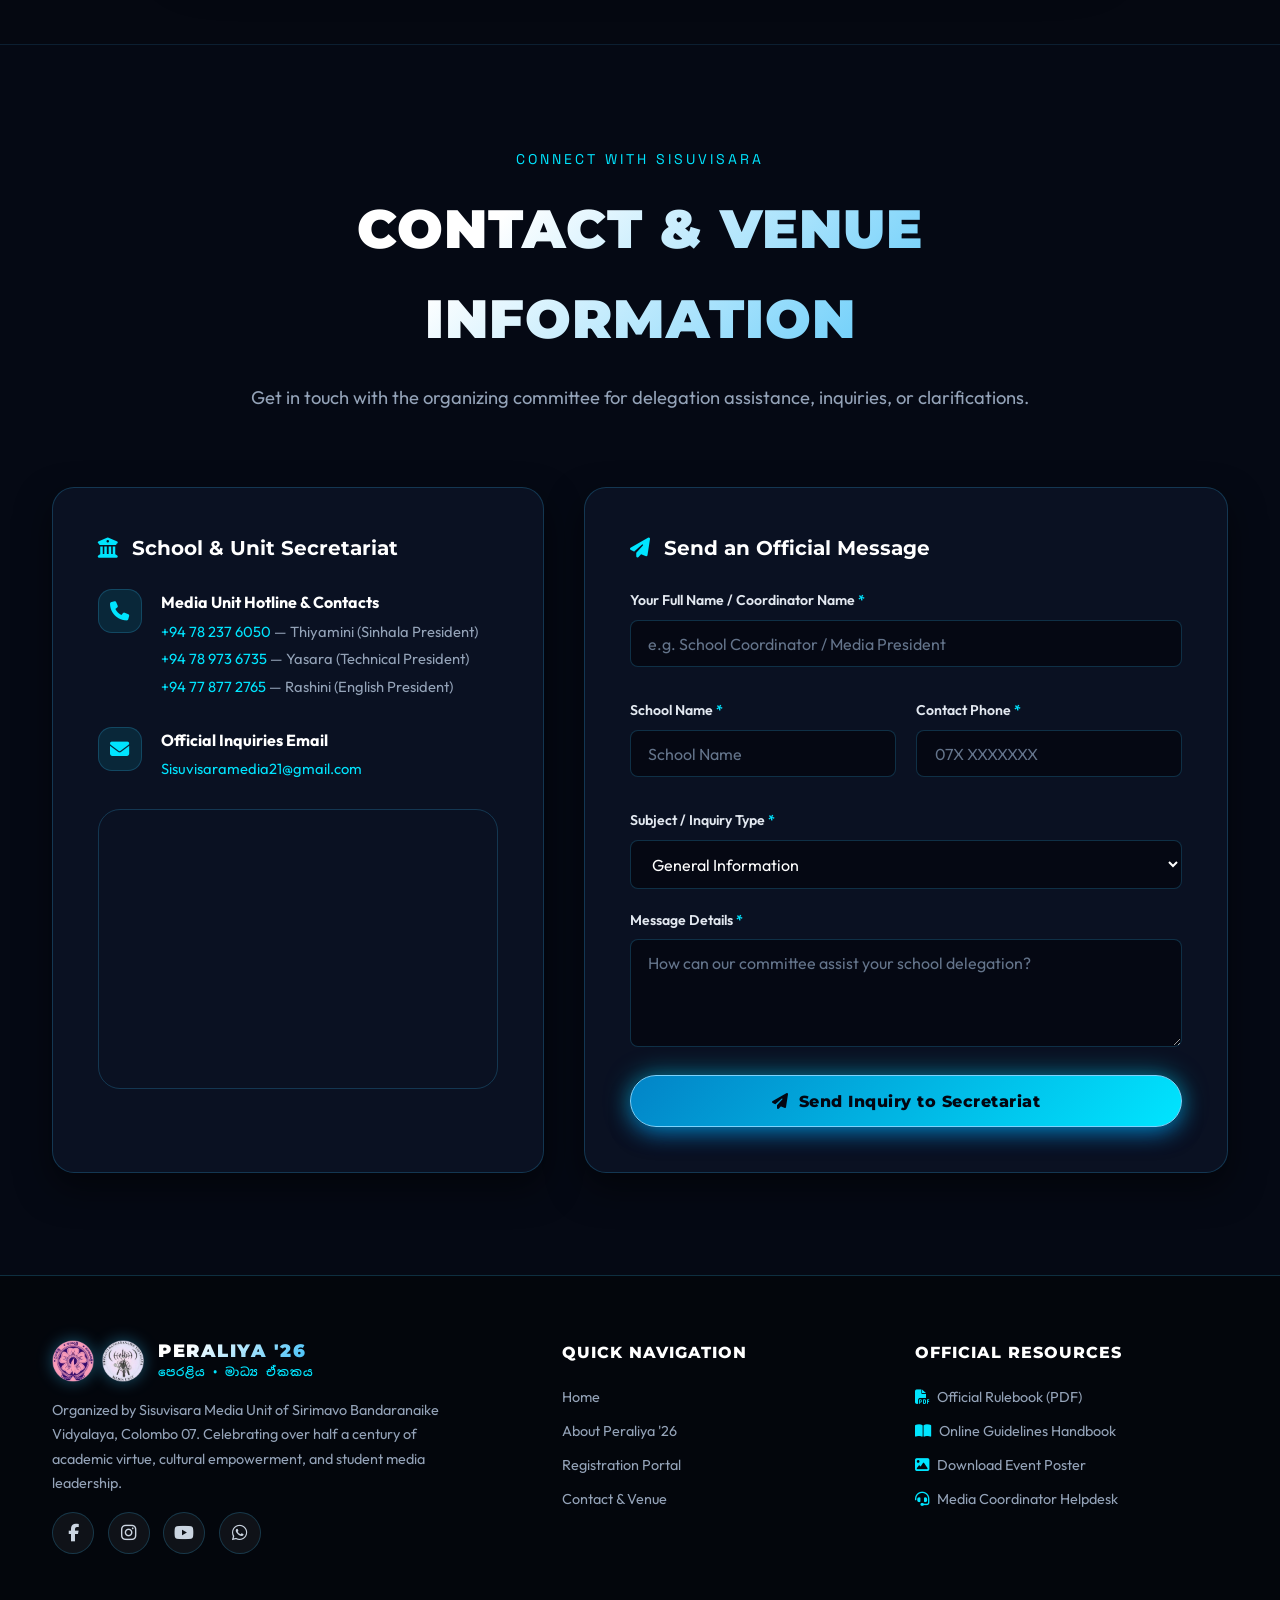
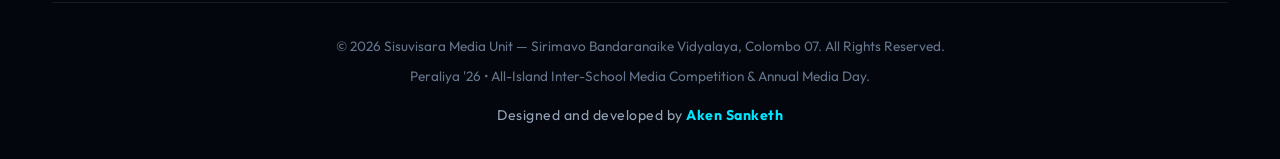
==== commit 5494e69c: "Update contact details in index.html" ====
--- a/index.html
+++ b/index.html
@@ -454,7 +454,8 @@
                     <i class="fa-solid fa-circle-check"></i>
                     <span>Completed</span>
                   </button>
-                  <a href="https://chat.whatsapp.com/KbjkcNu6pmpCbvDxAJhKCp" target="_blank" rel="noopener noreferrer" class="btn-whatsapp-group" id="btn-reg-whatsapp" style="display: none; padding: 0.95rem 1.6rem;">
+                  <a href="https://chat.whatsapp.com/KbjkcNu6pmpCbvDxAJhKCp" target="_blank" rel="noopener noreferrer"
+                    class="btn-whatsapp-group" id="btn-reg-whatsapp" style="display: none; padding: 0.95rem 1.6rem;">
                     <i class="fa-brands fa-whatsapp"></i>
                     <span>Join Coordinators WhatsApp</span>
                   </a>
@@ -496,11 +497,12 @@
                 <div>
                   <div class="contact-detail-title">Media Unit Hotline &amp; Contacts</div>
                   <div class="contact-detail-text">
-                    <div><a href="tel:+94788955197">+94 78 895 5197</a> — Harini (Secretary)</div>
-                    <div style="margin-top: 0.25rem;"><a href="tel:+94773713557">+94 77 371 3557</a> — Sadewma (Vice President)</div>
-                    <div style="margin-top: 0.25rem;"><a href="tel:+94782376050">+94 78 237 6050</a> — Thiyamini (Sinhala President)</div>
-                    <div style="margin-top: 0.25rem;"><a href="tel:+94789736735">+94 78 973 6735</a> — Yasara (Technical President)</div>
-                    <div style="margin-top: 0.25rem;"><a href="tel:+94778772765">+94 77 877 2765</a> — Rashini (English President)</div>
+                    <div style="margin-top: 0.25rem;"><a href="tel:+94782376050">+94 78 237 6050</a> — Thiyamini
+                      (Sinhala President)</div>
+                    <div style="margin-top: 0.25rem;"><a href="tel:+94789736735">+94 78 973 6735</a> — Yasara (Technical
+                      President)</div>
+                    <div style="margin-top: 0.25rem;"><a href="tel:+94778772765">+94 77 877 2765</a> — Rashini (English
+                      President)</div>
                   </div>
                 </div>
               </div>
@@ -607,14 +609,17 @@
               century of academic virtue, cultural empowerment, and student media leadership.
             </p>
             <div class="footer-social-links">
-              <a href="https://www.facebook.com/share/1DkgMrzehn/?mibextid=wwXIfr" target="_blank" rel="noopener noreferrer" class="social-btn"
-                aria-label="Follow on Facebook"><i class="fa-brands fa-facebook-f"></i></a>
-              <a href="https://www.instagram.com/sbvsisuvisara?stkn=MXNheHAydnZwMmpybQ==" target="_blank" rel="noopener noreferrer" class="social-btn"
-                aria-label="Follow on Instagram"><i class="fa-brands fa-instagram"></i></a>
-              <a href="https://youtube.com/@sisuvisaramediaunit?si=EO06tH3sR-eoRyAX" target="_blank" rel="noopener noreferrer" class="social-btn"
-                aria-label="Subscribe on YouTube"><i class="fa-brands fa-youtube"></i></a>
-              <a href="https://whatsapp.com/channel/0029VaqtWqL7dmehFdV6H02F" target="_blank" rel="noopener noreferrer" class="social-btn"
-                aria-label="Join WhatsApp Channel"><i class="fa-brands fa-whatsapp"></i></a>
+              <a href="https://www.facebook.com/share/1DkgMrzehn/?mibextid=wwXIfr" target="_blank"
+                rel="noopener noreferrer" class="social-btn" aria-label="Follow on Facebook"><i
+                  class="fa-brands fa-facebook-f"></i></a>
+              <a href="https://www.instagram.com/sbvsisuvisara?stkn=MXNheHAydnZwMmpybQ==" target="_blank"
+                rel="noopener noreferrer" class="social-btn" aria-label="Follow on Instagram"><i
+                  class="fa-brands fa-instagram"></i></a>
+              <a href="https://youtube.com/@sisuvisaramediaunit?si=EO06tH3sR-eoRyAX" target="_blank"
+                rel="noopener noreferrer" class="social-btn" aria-label="Subscribe on YouTube"><i
+                  class="fa-brands fa-youtube"></i></a>
+              <a href="https://whatsapp.com/channel/0029VaqtWqL7dmehFdV6H02F" target="_blank" rel="noopener noreferrer"
+                class="social-btn" aria-label="Join WhatsApp Channel"><i class="fa-brands fa-whatsapp"></i></a>
             </div>
           </div>
 
@@ -633,8 +638,9 @@
           <div>
             <h4 class="footer-col-title">Official Resources</h4>
             <div class="footer-links-list">
-              <a href="assets/Peraliya26%20Rules%20And%20Regulations.pdf" target="_blank" download><i class="fa-solid fa-file-pdf"
-                  style="color: var(--color-cyan); margin-right: 5px;"></i> Official Rulebook (PDF)</a>
+              <a href="assets/Peraliya26%20Rules%20And%20Regulations.pdf" target="_blank" download><i
+                  class="fa-solid fa-file-pdf" style="color: var(--color-cyan); margin-right: 5px;"></i> Official
+                Rulebook (PDF)</a>
               <a href="guidelines.html" target="_blank"><i class="fa-solid fa-book-open"
                   style="color: var(--color-cyan); margin-right: 5px;"></i> Online Guidelines Handbook</a>
               <a href="assets/peraliya-poster.jpg" target="_blank"><i class="fa-solid fa-image"
@@ -696,22 +702,27 @@
       </p>
 
       <!-- Coordinators WhatsApp Group Invitation -->
-      <div style="background: rgba(37, 211, 102, 0.08); border: 1px solid rgba(37, 211, 102, 0.35); border-radius: var(--radius-md); padding: 1.25rem 1.4rem; margin-bottom: 1.6rem; text-align: center;">
-        <div style="font-size: 0.95rem; font-weight: 700; color: #86efac; margin-bottom: 0.35rem; display: flex; align-items: center; justify-content: center; gap: 0.5rem;">
+      <div
+        style="background: rgba(37, 211, 102, 0.08); border: 1px solid rgba(37, 211, 102, 0.35); border-radius: var(--radius-md); padding: 1.25rem 1.4rem; margin-bottom: 1.6rem; text-align: center;">
+        <div
+          style="font-size: 0.95rem; font-weight: 700; color: #86efac; margin-bottom: 0.35rem; display: flex; align-items: center; justify-content: center; gap: 0.5rem;">
           <i class="fa-brands fa-whatsapp" style="font-size: 1.25rem; color: #25d366;"></i>
           <span>Official Coordinators WhatsApp Group</span>
         </div>
         <p style="font-size: 0.84rem; color: #cbd5e1; line-height: 1.5; margin-bottom: 1.1rem;">
-          Please join the official WhatsApp group for School Coordinators and Teachers-in-Charge to receive event schedules, immediate announcements, and official coordination briefings.
+          Please join the official WhatsApp group for School Coordinators and Teachers-in-Charge to receive event
+          schedules, immediate announcements, and official coordination briefings.
         </p>
-        <a href="https://chat.whatsapp.com/KbjkcNu6pmpCbvDxAJhKCp" target="_blank" rel="noopener noreferrer" class="btn-whatsapp-group" style="width: 100%; box-sizing: border-box;">
+        <a href="https://chat.whatsapp.com/KbjkcNu6pmpCbvDxAJhKCp" target="_blank" rel="noopener noreferrer"
+          class="btn-whatsapp-group" style="width: 100%; box-sizing: border-box;">
           <i class="fa-brands fa-whatsapp"></i>
           <span>Join Coordinators WhatsApp Group</span>
         </a>
       </div>
 
       <div style="display: flex; justify-content: center;">
-        <button type="button" class="btn-secondary-glass" onclick="closeModal('success-modal')" style="padding: 0.75rem 2rem;">
+        <button type="button" class="btn-secondary-glass" onclick="closeModal('success-modal')"
+          style="padding: 0.75rem 2rem;">
           <i class="fa-solid fa-check"></i> Done &amp; Close
         </button>
       </div>
@@ -724,4 +735,4 @@
   <script src="app.js"></script>
 </body>
 
-</html>
+</html>
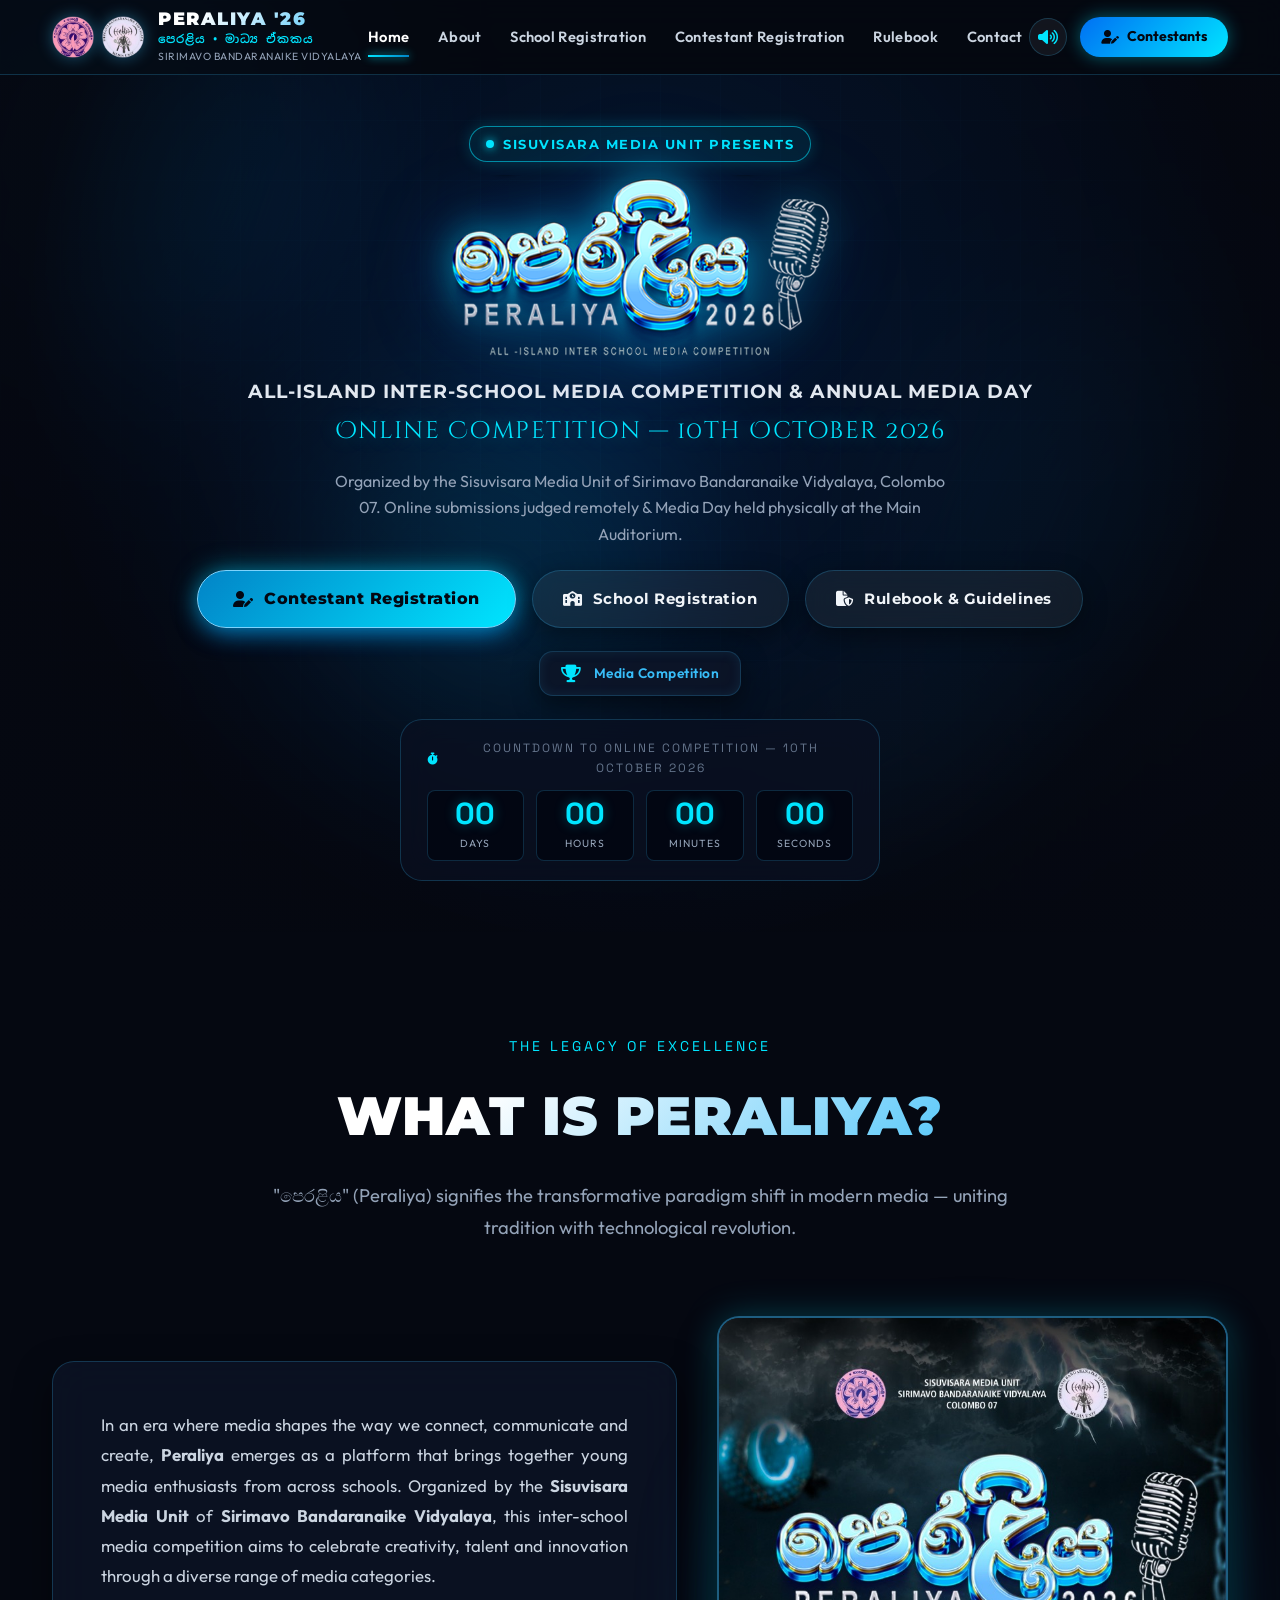
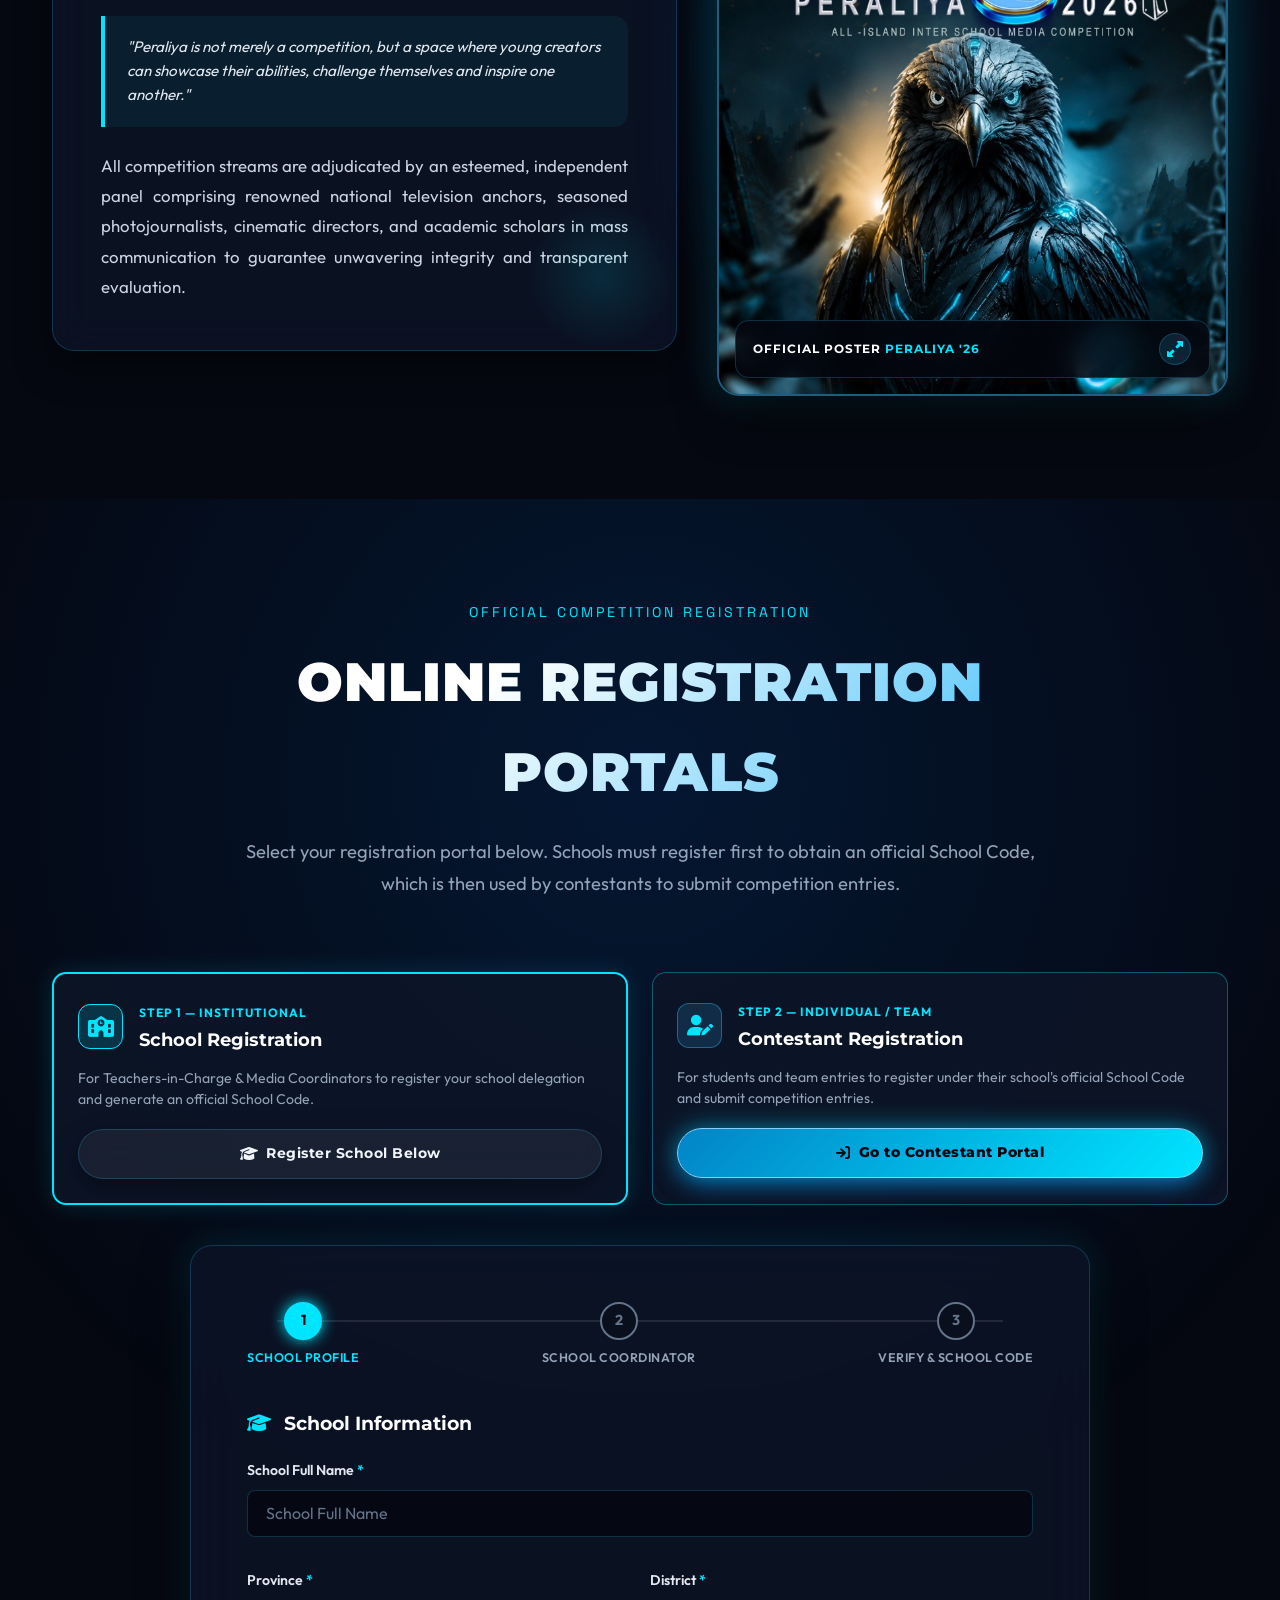
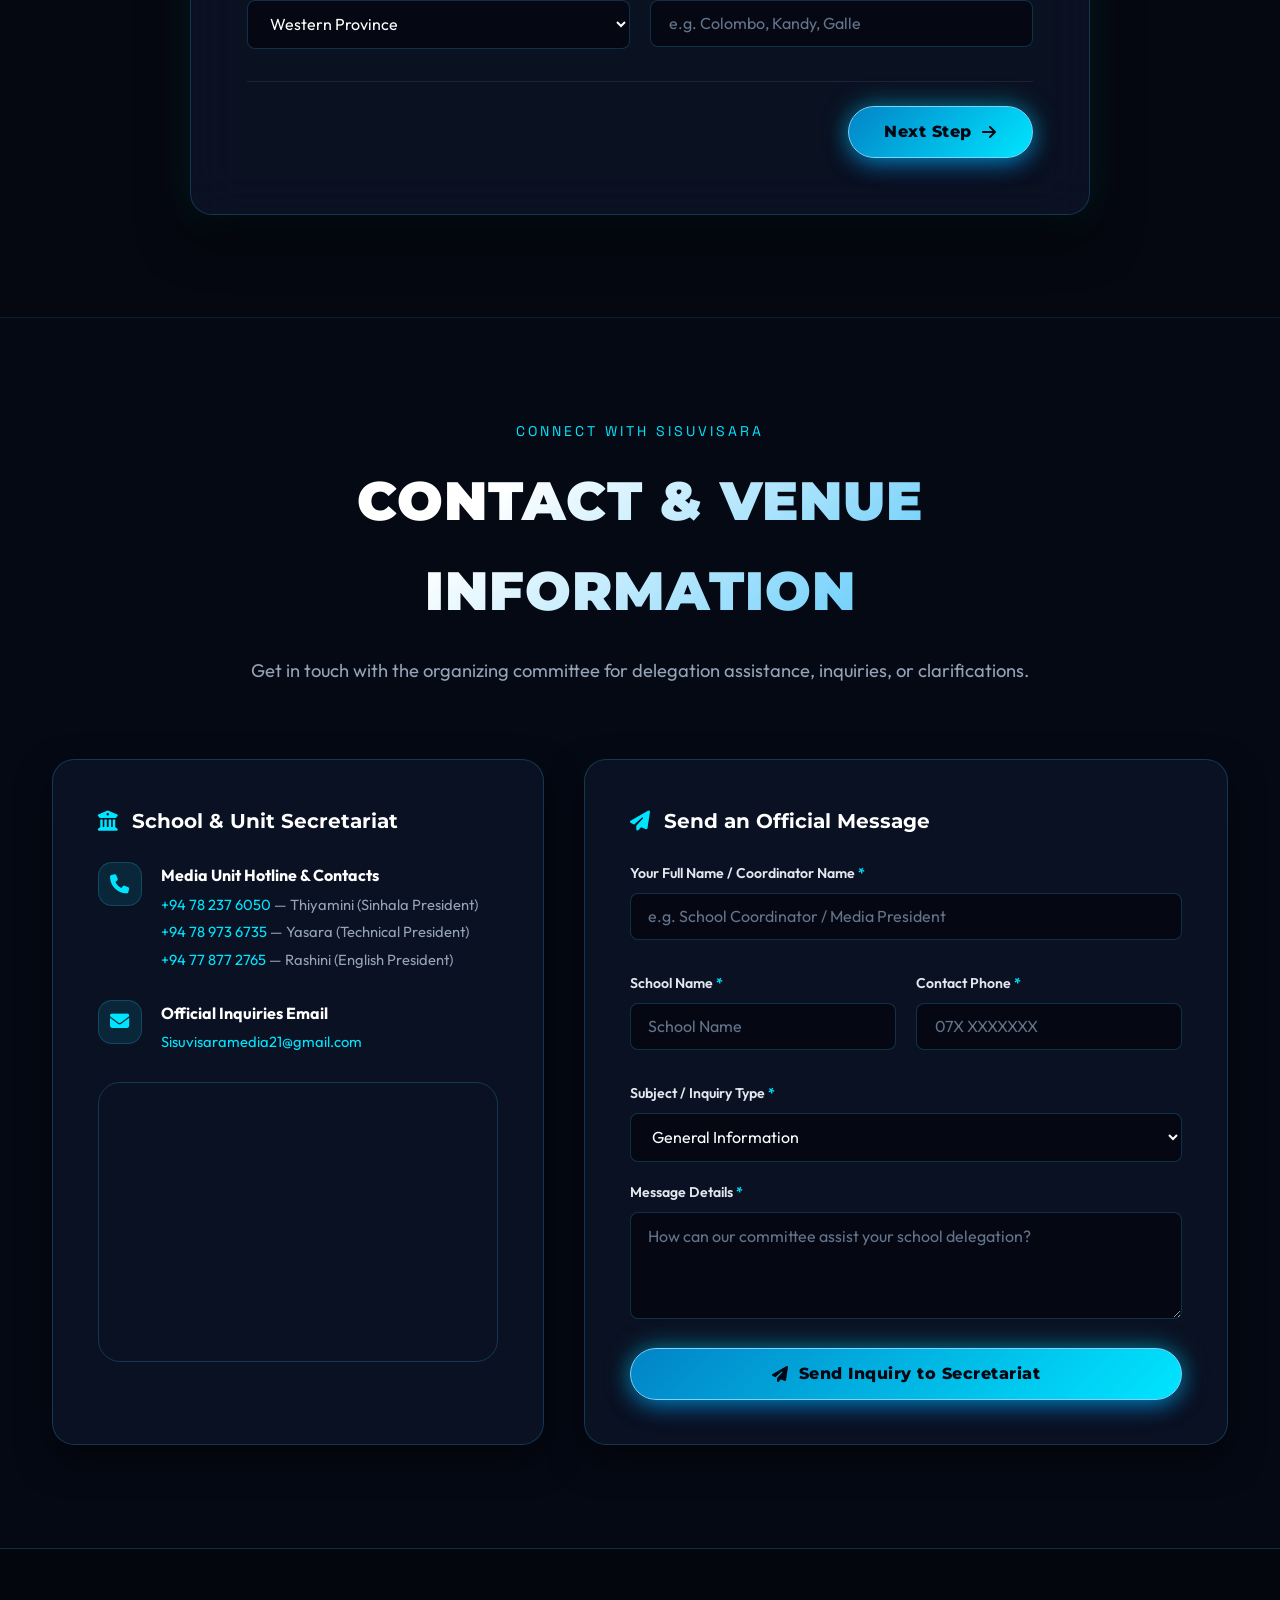
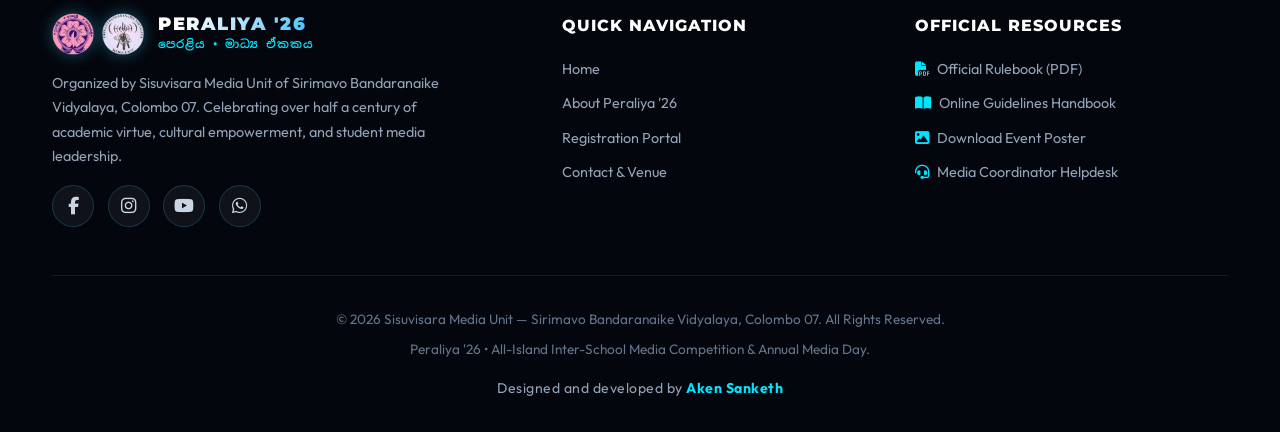
==== commit d00009c5: "Update competition categories, contestants portal form fields, live Google Sheet verification, and f" ====
--- a/index.html
+++ b/index.html
@@ -90,7 +90,9 @@
         <nav class="desktop-nav" aria-label="Main Navigation">
           <a href="#home" class="nav-link active">Home</a>
           <a href="#about" class="nav-link">About</a>
-          <a href="#register" class="nav-link">Registration</a>
+          <a href="#register" class="nav-link">School Registration</a>
+          <a href="contestants.html" class="nav-link">Contestant Registration</a>
+          <a href="guidelines.html" class="nav-link">Rulebook</a>
           <a href="#contact" class="nav-link">Contact</a>
         </nav>
 
@@ -100,9 +102,9 @@
             title="Interface Audio">
             <i class="fa-solid fa-volume-high"></i>
           </button>
-          <a href="#register" class="btn-header-cta">
-            <i class="fa-solid fa-pen-nib"></i>
-            <span>Register</span>
+          <a href="contestants.html" class="btn-header-cta">
+            <i class="fa-solid fa-user-pen"></i>
+            <span>Contestants</span>
           </a>
           <button type="button" class="hamburger" id="hamburger-btn" aria-label="Open Mobile Menu"
             aria-expanded="false">
@@ -121,10 +123,15 @@
         <a href="#home">Home</a>
         <a href="#about">About Peraliya '26</a>
         <a href="#register">School Registration</a>
+        <a href="contestants.html">Contestant Registration</a>
+        <a href="guidelines.html">Rules &amp; Regulations</a>
         <a href="#contact">Contact Unit</a>
       </div>
       <div style="margin-top: auto; display: flex; flex-direction: column; gap: 1rem;">
-        <a href="#register" class="btn-primary-glow" style="width: 100%; text-align: center;">
+        <a href="contestants.html" class="btn-primary-glow" style="width: 100%; text-align: center;">
+          <i class="fa-solid fa-user-pen"></i> Contestant Registration
+        </a>
+        <a href="#register" class="btn-secondary-glass" style="width: 100%; text-align: center;">
           <i class="fa-solid fa-school"></i> School Registration
         </a>
       </div>
@@ -159,7 +166,11 @@
 
           <!-- CTAs -->
           <div class="hero-cta-group" style="justify-content: center;">
-            <a href="#register" class="btn-primary-glow">
+            <a href="contestants.html" class="btn-primary-glow">
+              <i class="fa-solid fa-user-pen"></i>
+              <span>Contestant Registration</span>
+            </a>
+            <a href="#register" class="btn-secondary-glass">
               <i class="fa-solid fa-school"></i>
               <span>School Registration</span>
             </a>
@@ -284,12 +295,56 @@
         <div class="container">
 
           <div class="section-head">
-            <span class="section-subtitle">OFFICIAL INSTITUTIONAL ACCREDITATION</span>
-            <h2 class="section-title">ONLINE SCHOOL REGISTRATION PORTAL</h2>
+            <span class="section-subtitle">OFFICIAL COMPETITION REGISTRATION</span>
+            <h2 class="section-title">ONLINE REGISTRATION PORTALS</h2>
             <p class="section-lead">
-              Register your school for the Peraliya '26 All-Island Inter-School Media Competition. Upon submission, an
-              official School Code will be generated for your school delegation.
+              Select your registration portal below. Schools must register first to obtain an official School Code, which is then used by contestants to submit competition entries.
             </p>
+          </div>
+
+          <!-- Dual Registration Portal Cards / Slide Link Cards -->
+          <div class="registration-portal-slides" style="display: grid; grid-template-columns: repeat(auto-fit, minmax(280px, 1fr)); gap: 1.5rem; margin-bottom: 2.5rem;">
+            
+            <!-- School Registration Slide Card -->
+            <div class="reg-slide-card active" style="background: rgba(13, 22, 41, 0.85); border: 2px solid var(--color-cyan); border-radius: var(--radius-md); padding: 1.5rem; position: relative; overflow: hidden; box-shadow: 0 0 25px rgba(0, 229, 255, 0.15);">
+              <div style="display: flex; align-items: center; gap: 1rem; margin-bottom: 0.8rem;">
+                <div style="width: 45px; height: 45px; border-radius: 12px; background: rgba(0, 229, 255, 0.15); border: 1px solid var(--color-cyan); display: flex; align-items: center; justify-content: center; color: var(--color-cyan); font-size: 1.3rem;">
+                  <i class="fa-solid fa-school"></i>
+                </div>
+                <div>
+                  <span style="font-size: 0.75rem; text-transform: uppercase; color: var(--color-cyan); font-weight: 700; letter-spacing: 1px;">Step 1 — Institutional</span>
+                  <h3 style="color: #ffffff; font-family: var(--font-heading); font-size: 1.15rem; margin: 0;">School Registration</h3>
+                </div>
+              </div>
+              <p style="color: var(--text-secondary); font-size: 0.88rem; line-height: 1.5; margin-bottom: 1.2rem;">
+                For Teachers-in-Charge & Media Coordinators to register your school delegation and generate an official School Code.
+              </p>
+              <a href="#school-reg-form" class="btn-secondary-glass" style="display: inline-flex; align-items: center; justify-content: center; gap: 0.5rem; width: 100%; padding: 0.75rem 1rem; font-size: 0.9rem;">
+                <i class="fa-solid fa-graduation-cap"></i>
+                <span>Register School Below</span>
+              </a>
+            </div>
+
+            <!-- Contestant Registration Slide Card -->
+            <div class="reg-slide-card" style="background: rgba(13, 22, 41, 0.85); border: 1px solid rgba(0, 229, 255, 0.35); border-radius: var(--radius-md); padding: 1.5rem; position: relative; overflow: hidden; transition: var(--transition);">
+              <div style="display: flex; align-items: center; gap: 1rem; margin-bottom: 0.8rem;">
+                <div style="width: 45px; height: 45px; border-radius: 12px; background: rgba(56, 189, 248, 0.15); border: 1px solid rgba(56, 189, 248, 0.4); display: flex; align-items: center; justify-content: center; color: var(--color-cyan); font-size: 1.3rem;">
+                  <i class="fa-solid fa-user-pen"></i>
+                </div>
+                <div>
+                  <span style="font-size: 0.75rem; text-transform: uppercase; color: var(--color-cyan); font-weight: 700; letter-spacing: 1px;">Step 2 — Individual / Team</span>
+                  <h3 style="color: #ffffff; font-family: var(--font-heading); font-size: 1.15rem; margin: 0;">Contestant Registration</h3>
+                </div>
+              </div>
+              <p style="color: var(--text-secondary); font-size: 0.88rem; line-height: 1.5; margin-bottom: 1.2rem;">
+                For students and team entries to register under their school's official School Code and submit competition entries.
+              </p>
+              <a href="contestants.html" class="btn-primary-glow" style="display: inline-flex; align-items: center; justify-content: center; gap: 0.5rem; width: 100%; padding: 0.75rem 1rem; font-size: 0.9rem;">
+                <i class="fa-solid fa-arrow-right-to-bracket"></i>
+                <span>Go to Contestant Portal</span>
+              </a>
+            </div>
+
           </div>
 
           <div class="reg-card-container">
@@ -720,9 +775,12 @@
         </a>
       </div>
 
-      <div style="display: flex; justify-content: center;">
+      <div style="display: flex; justify-content: center; gap: 1rem; flex-wrap: wrap;">
+        <a href="contestants.html" class="btn-primary-glow" style="padding: 0.75rem 1.5rem; font-size: 0.9rem; text-decoration: none;">
+          <i class="fa-solid fa-user-pen"></i> Register Contestants Now
+        </a>
         <button type="button" class="btn-secondary-glass" onclick="closeModal('success-modal')"
-          style="padding: 0.75rem 2rem;">
+          style="padding: 0.75rem 1.5rem; font-size: 0.9rem;">
           <i class="fa-solid fa-check"></i> Done &amp; Close
         </button>
       </div>
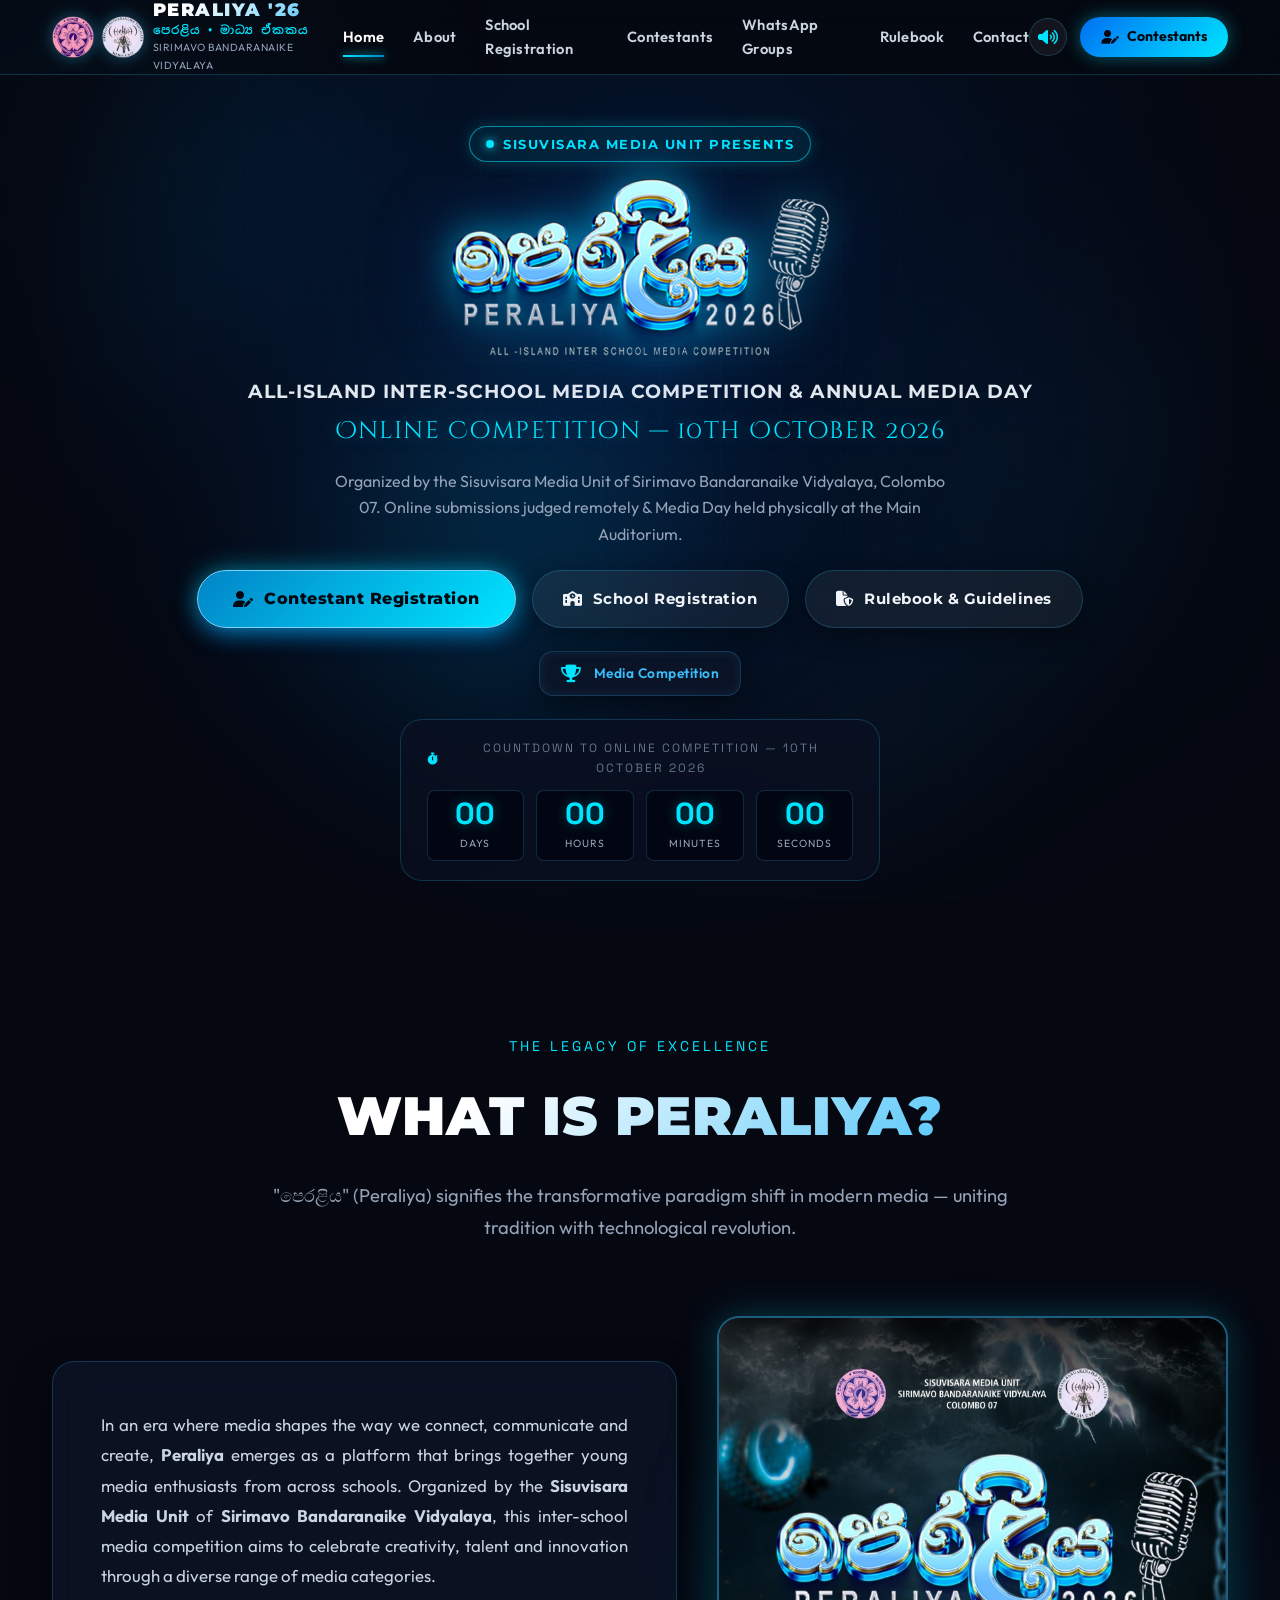
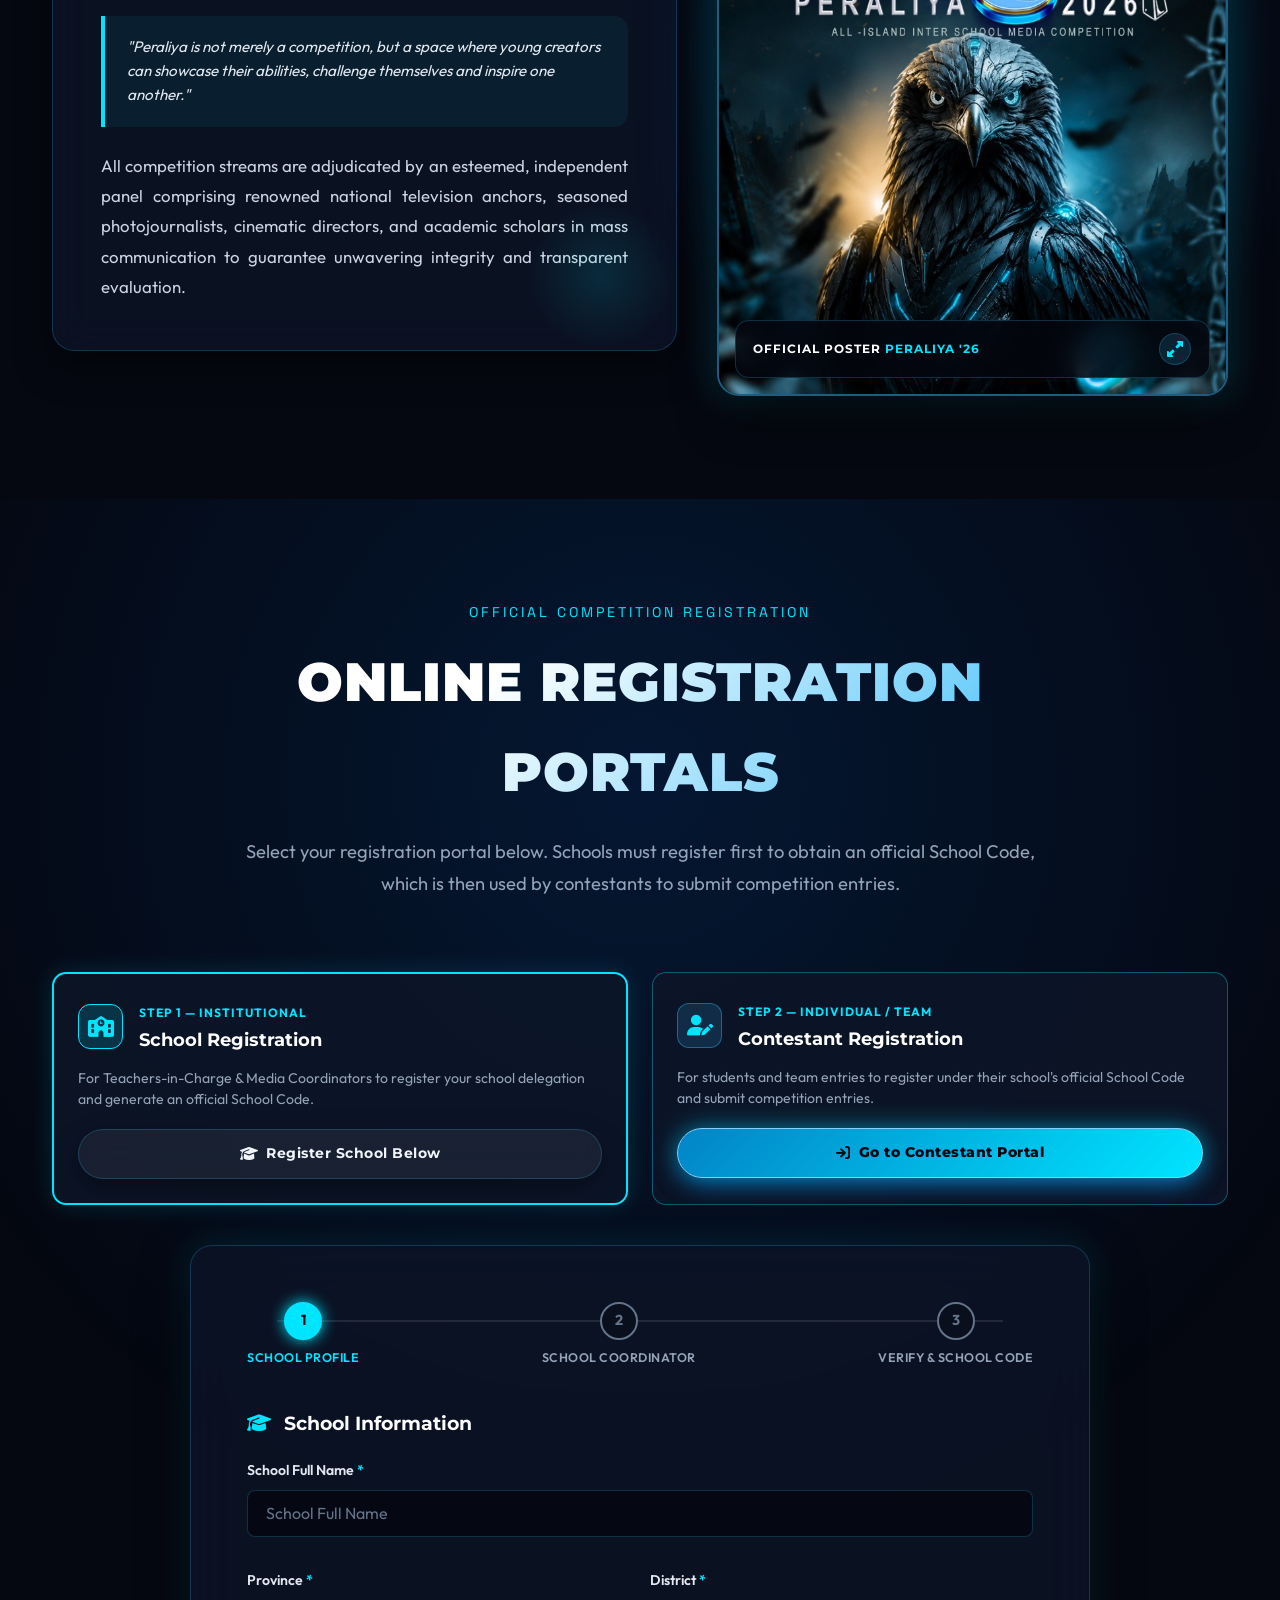
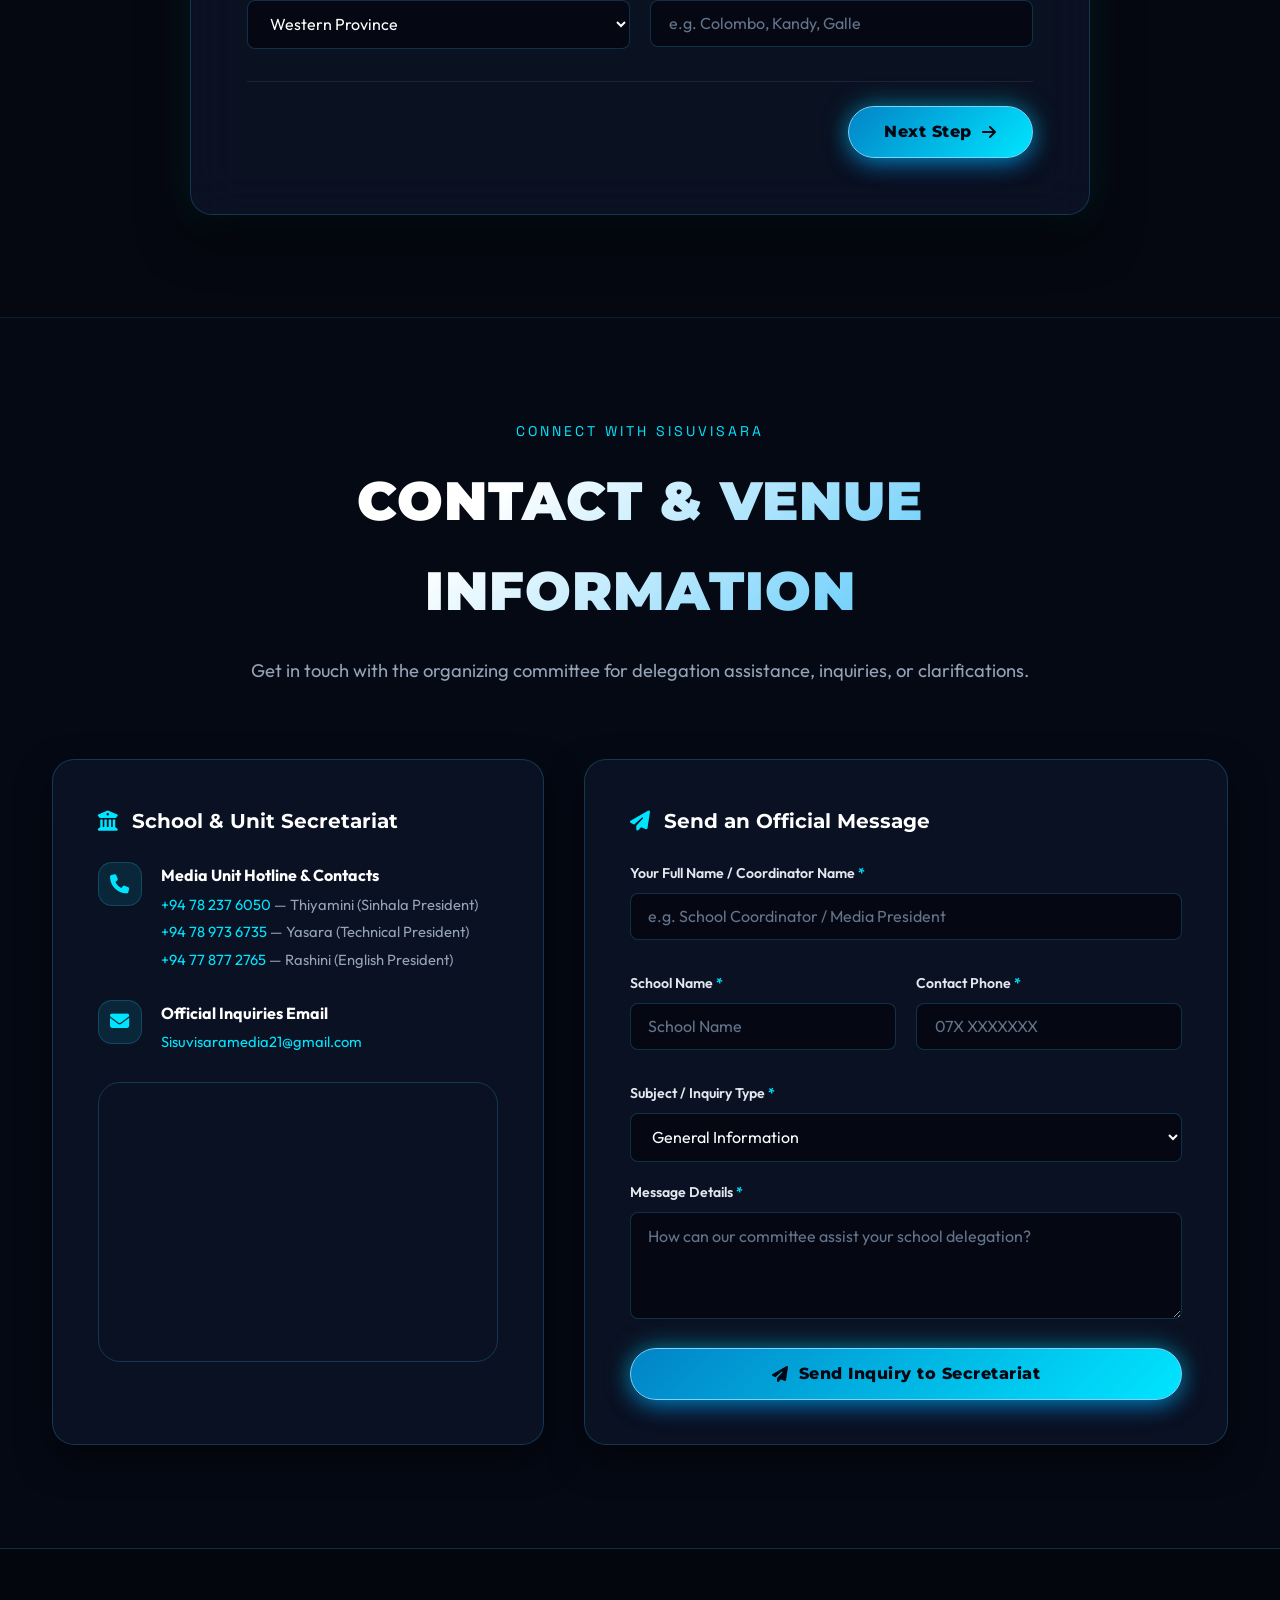
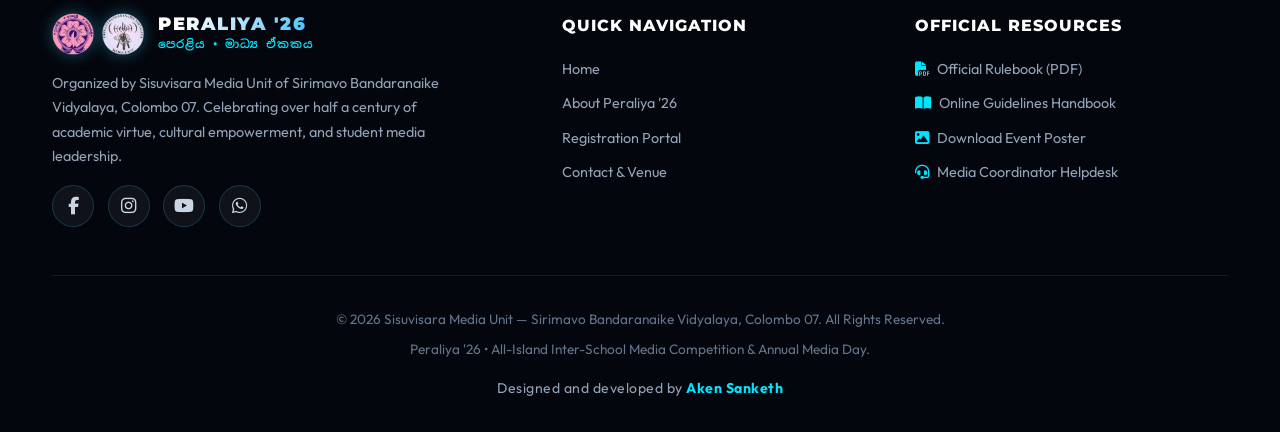
==== commit b10ecf23: "Add official WhatsApp Groups page and dynamic contestant group join links after registration" ====
--- a/index.html
+++ b/index.html
@@ -91,7 +91,8 @@
           <a href="#home" class="nav-link active">Home</a>
           <a href="#about" class="nav-link">About</a>
           <a href="#register" class="nav-link">School Registration</a>
-          <a href="contestants.html" class="nav-link">Contestant Registration</a>
+          <a href="contestants.html" class="nav-link">Contestants</a>
+          <a href="whatsapp-groups.html" class="nav-link">WhatsApp Groups</a>
           <a href="guidelines.html" class="nav-link">Rulebook</a>
           <a href="#contact" class="nav-link">Contact</a>
         </nav>
@@ -124,6 +125,7 @@
         <a href="#about">About Peraliya '26</a>
         <a href="#register">School Registration</a>
         <a href="contestants.html">Contestant Registration</a>
+        <a href="whatsapp-groups.html">WhatsApp Groups</a>
         <a href="guidelines.html">Rules &amp; Regulations</a>
         <a href="#contact">Contact Unit</a>
       </div>
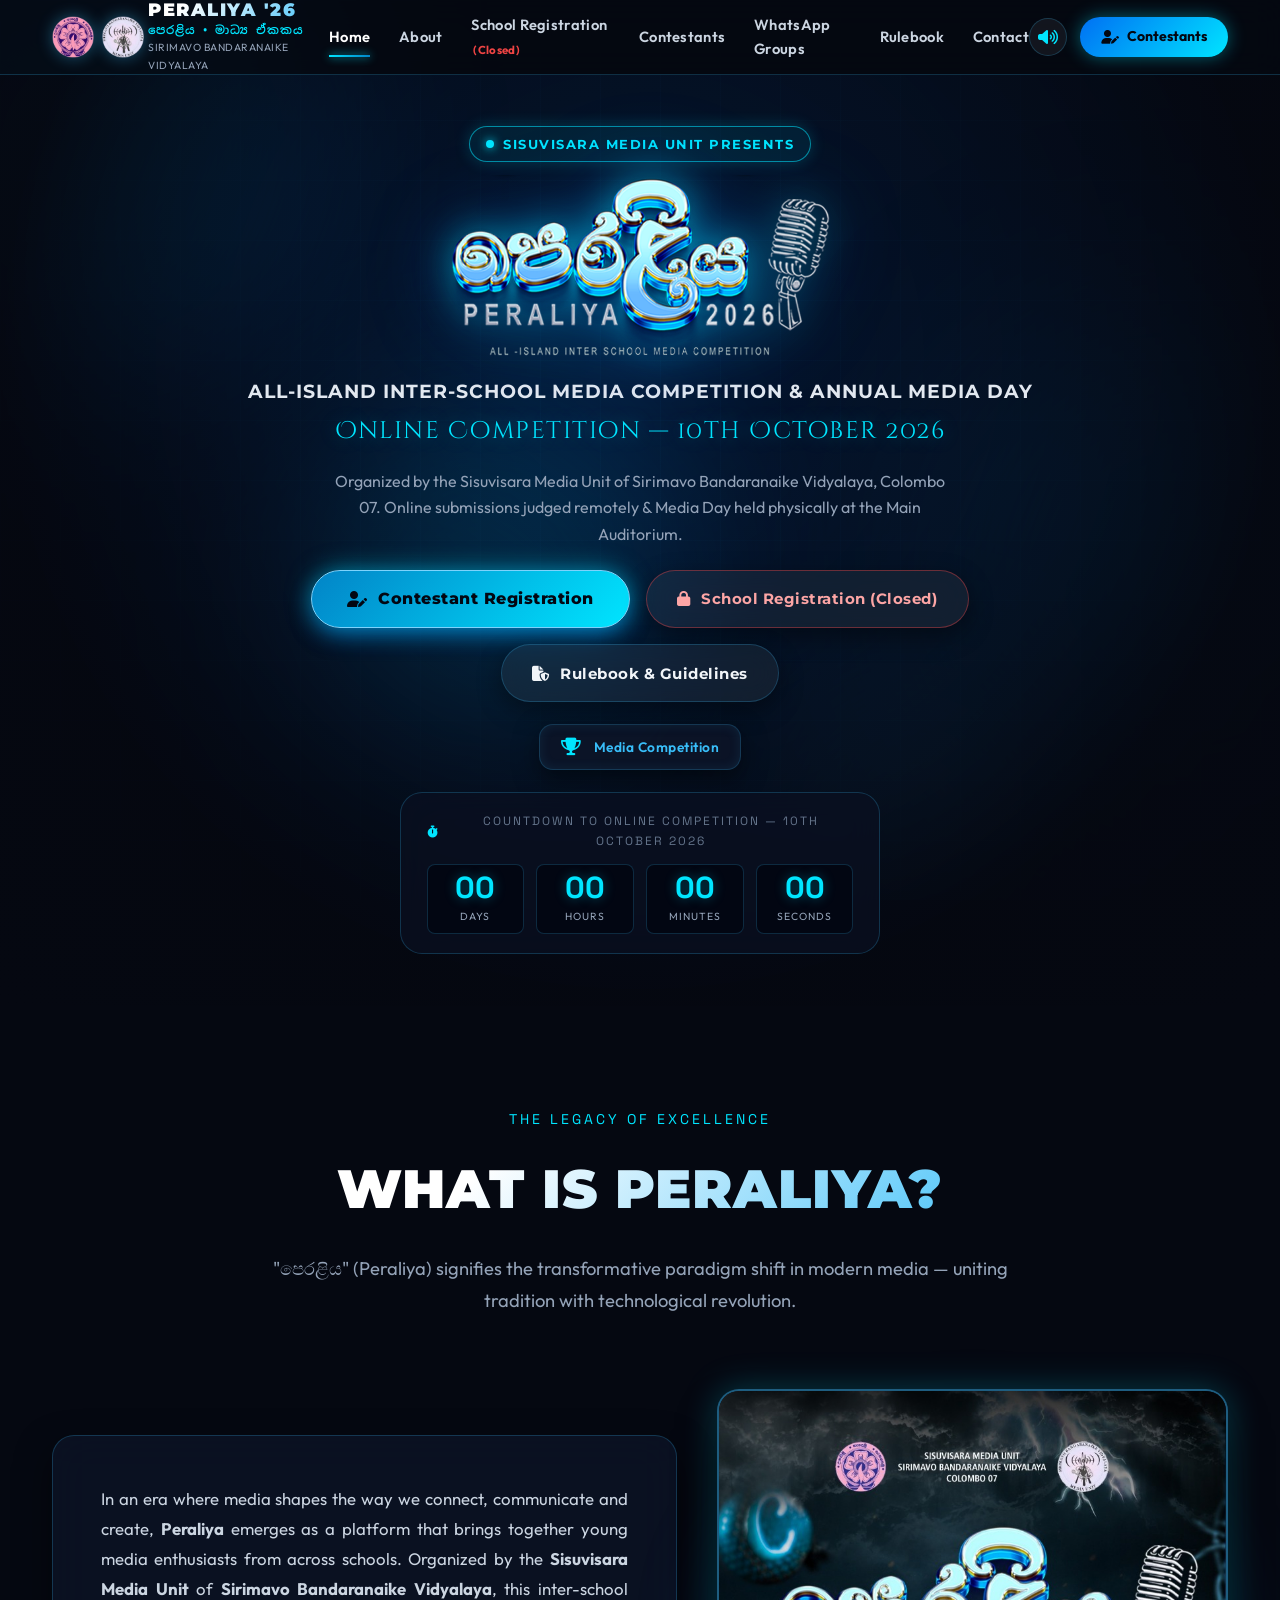
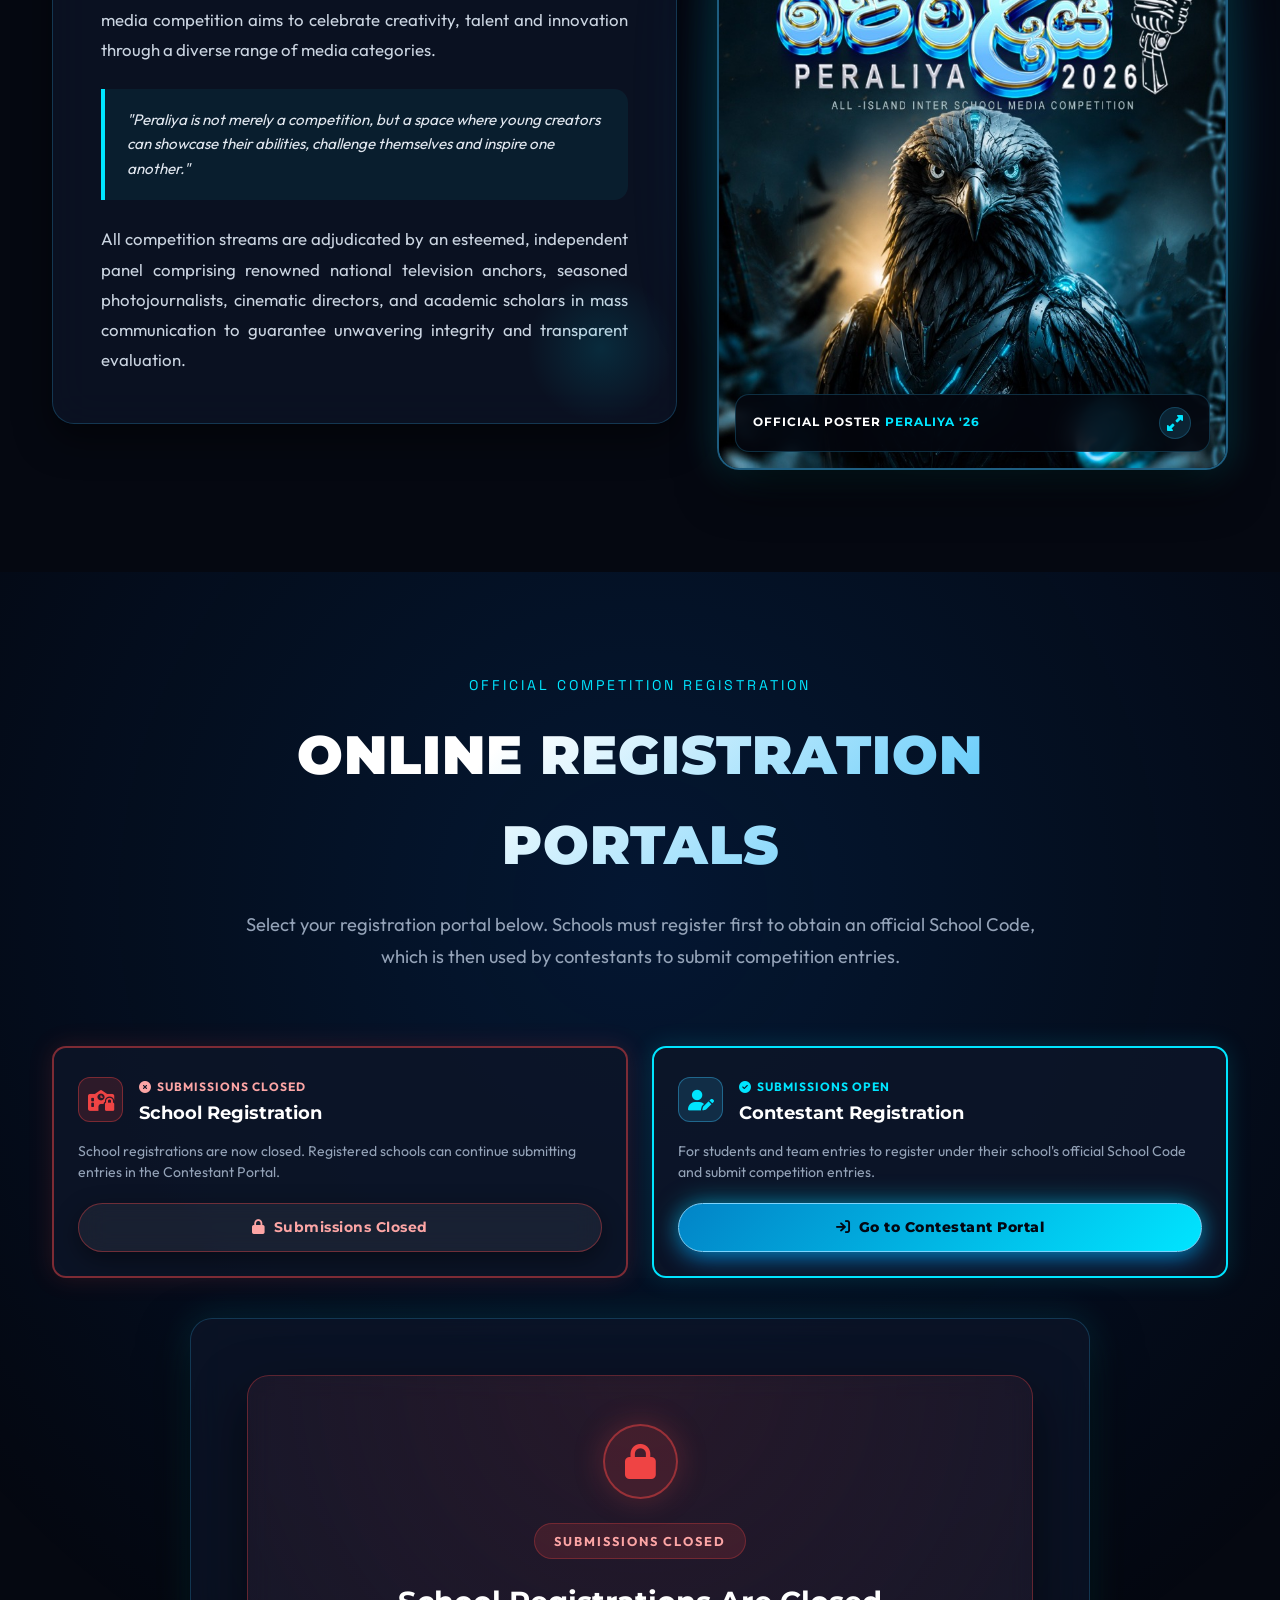
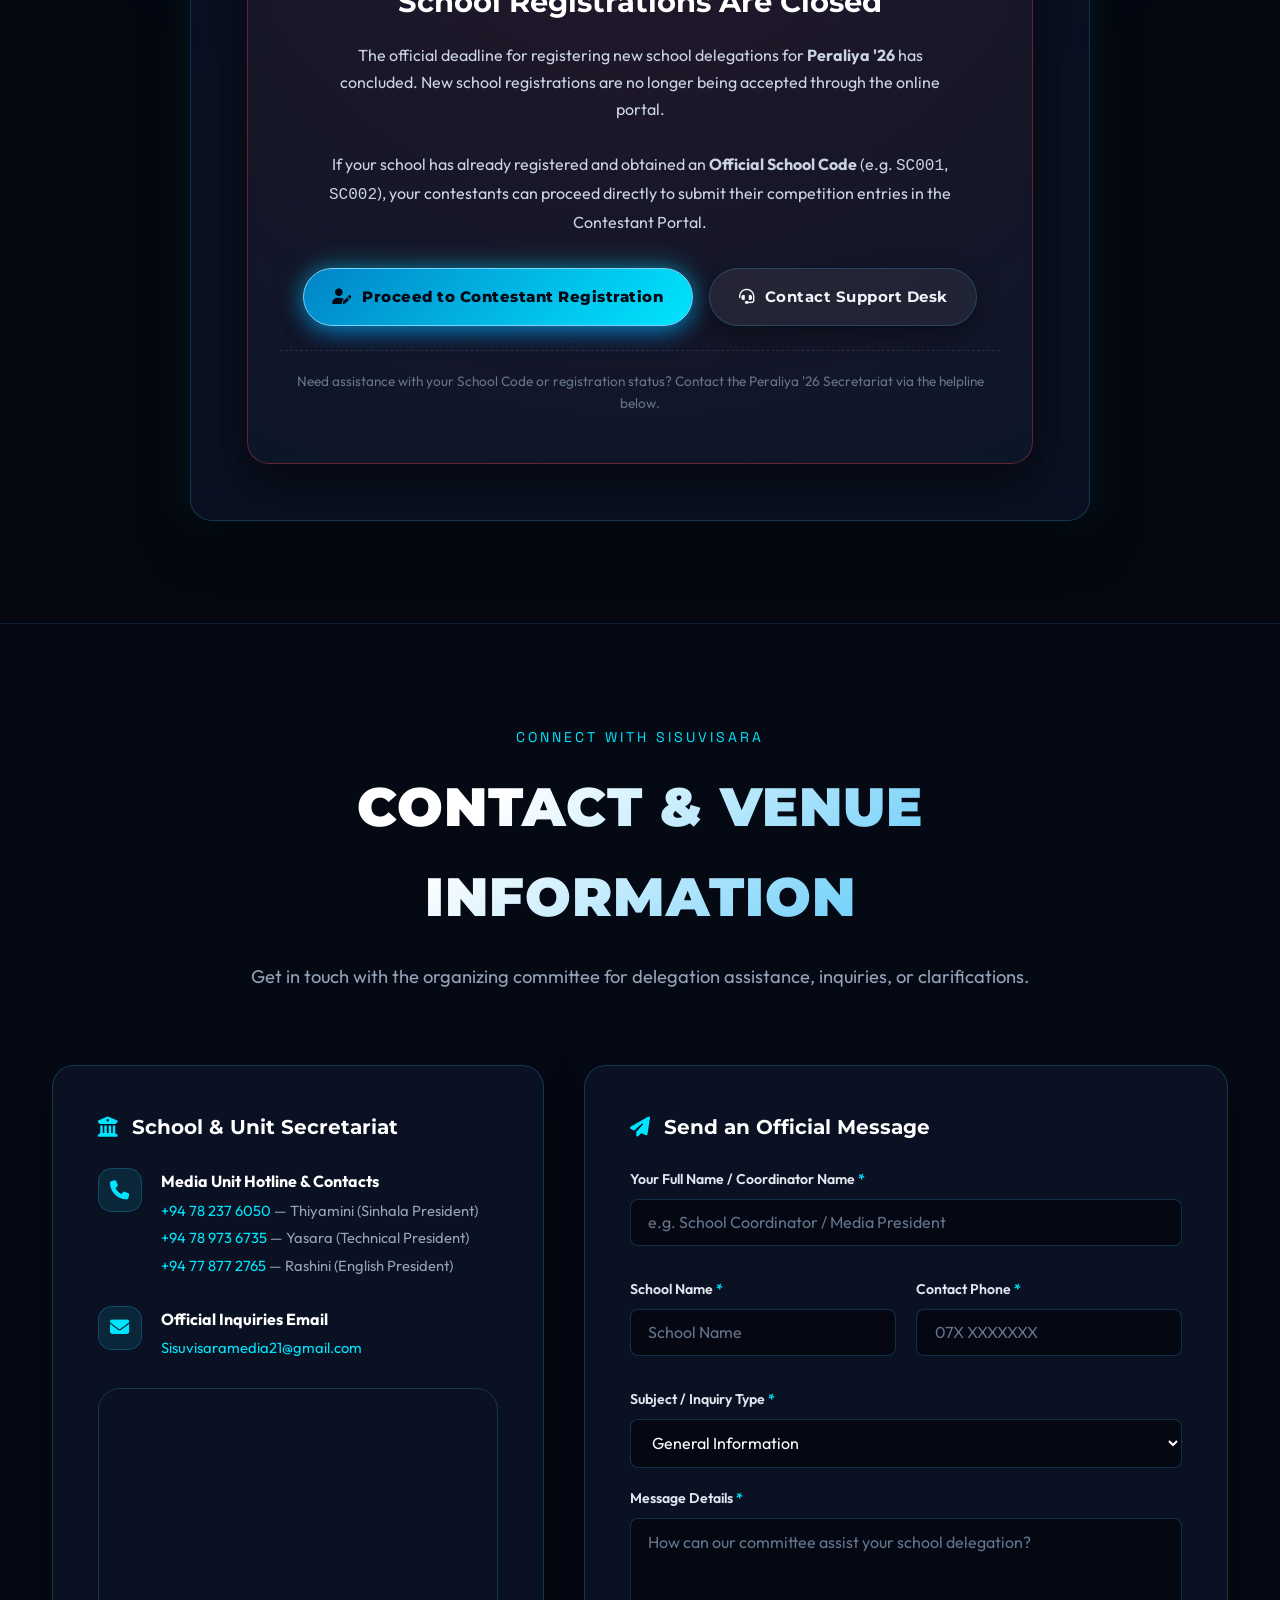
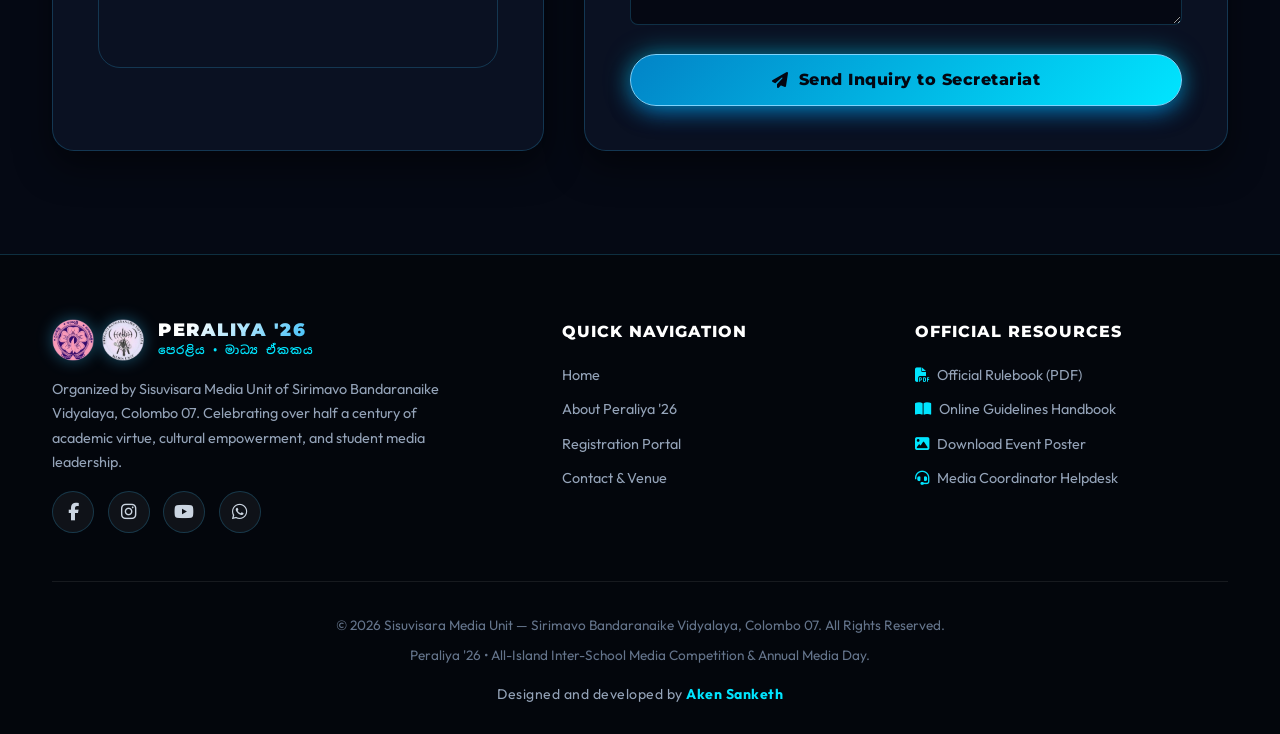
==== commit 7e3b75b1: "Close submissions for school registrations" ====
--- a/index.html
+++ b/index.html
@@ -90,7 +90,7 @@
         <nav class="desktop-nav" aria-label="Main Navigation">
           <a href="#home" class="nav-link active">Home</a>
           <a href="#about" class="nav-link">About</a>
-          <a href="#register" class="nav-link">School Registration</a>
+          <a href="#register" class="nav-link">School Registration <span style="color: #ef4444; font-size: 0.72rem; font-weight: bold; margin-left: 2px;">(Closed)</span></a>
           <a href="contestants.html" class="nav-link">Contestants</a>
           <a href="whatsapp-groups.html" class="nav-link">WhatsApp Groups</a>
           <a href="guidelines.html" class="nav-link">Rulebook</a>
@@ -123,7 +123,7 @@
       <div class="mobile-nav-links">
         <a href="#home">Home</a>
         <a href="#about">About Peraliya '26</a>
-        <a href="#register">School Registration</a>
+        <a href="#register">School Registration <span style="color: #ef4444; font-size: 0.75rem; font-weight: bold;">(Closed)</span></a>
         <a href="contestants.html">Contestant Registration</a>
         <a href="whatsapp-groups.html">WhatsApp Groups</a>
         <a href="guidelines.html">Rules &amp; Regulations</a>
@@ -133,8 +133,8 @@
         <a href="contestants.html" class="btn-primary-glow" style="width: 100%; text-align: center;">
           <i class="fa-solid fa-user-pen"></i> Contestant Registration
         </a>
-        <a href="#register" class="btn-secondary-glass" style="width: 100%; text-align: center;">
-          <i class="fa-solid fa-school"></i> School Registration
+        <a href="#register" class="btn-secondary-glass" style="width: 100%; text-align: center; border-color: rgba(239, 68, 68, 0.4); color: #fca5a5;">
+          <i class="fa-solid fa-lock"></i> School Registration (Closed)
         </a>
       </div>
     </div>
@@ -172,9 +172,9 @@
               <i class="fa-solid fa-user-pen"></i>
               <span>Contestant Registration</span>
             </a>
-            <a href="#register" class="btn-secondary-glass">
-              <i class="fa-solid fa-school"></i>
-              <span>School Registration</span>
+            <a href="#register" class="btn-secondary-glass" style="border-color: rgba(239, 68, 68, 0.4); color: #fca5a5;">
+              <i class="fa-solid fa-lock"></i>
+              <span>School Registration (Closed)</span>
             </a>
             <a href="guidelines.html" target="_blank" class="btn-secondary-glass">
               <i class="fa-solid fa-file-shield"></i>
@@ -308,33 +308,37 @@
           <div class="registration-portal-slides" style="display: grid; grid-template-columns: repeat(auto-fit, minmax(280px, 1fr)); gap: 1.5rem; margin-bottom: 2.5rem;">
             
             <!-- School Registration Slide Card -->
-            <div class="reg-slide-card active" style="background: rgba(13, 22, 41, 0.85); border: 2px solid var(--color-cyan); border-radius: var(--radius-md); padding: 1.5rem; position: relative; overflow: hidden; box-shadow: 0 0 25px rgba(0, 229, 255, 0.15);">
+            <div class="reg-slide-card active" style="background: rgba(13, 22, 41, 0.85); border: 2px solid rgba(239, 68, 68, 0.5); border-radius: var(--radius-md); padding: 1.5rem; position: relative; overflow: hidden; box-shadow: 0 0 25px rgba(239, 68, 68, 0.15);">
               <div style="display: flex; align-items: center; gap: 1rem; margin-bottom: 0.8rem;">
-                <div style="width: 45px; height: 45px; border-radius: 12px; background: rgba(0, 229, 255, 0.15); border: 1px solid var(--color-cyan); display: flex; align-items: center; justify-content: center; color: var(--color-cyan); font-size: 1.3rem;">
-                  <i class="fa-solid fa-school"></i>
+                <div style="width: 45px; height: 45px; border-radius: 12px; background: rgba(239, 68, 68, 0.15); border: 1px solid rgba(239, 68, 68, 0.4); display: flex; align-items: center; justify-content: center; color: #ef4444; font-size: 1.3rem;">
+                  <i class="fa-solid fa-school-lock"></i>
                 </div>
                 <div>
-                  <span style="font-size: 0.75rem; text-transform: uppercase; color: var(--color-cyan); font-weight: 700; letter-spacing: 1px;">Step 1 — Institutional</span>
+                  <span style="font-size: 0.75rem; text-transform: uppercase; color: #fca5a5; font-weight: 700; letter-spacing: 1px; display: inline-flex; align-items: center; gap: 0.3rem;">
+                    <i class="fa-solid fa-circle-xmark"></i> Submissions Closed
+                  </span>
                   <h3 style="color: #ffffff; font-family: var(--font-heading); font-size: 1.15rem; margin: 0;">School Registration</h3>
                 </div>
               </div>
               <p style="color: var(--text-secondary); font-size: 0.88rem; line-height: 1.5; margin-bottom: 1.2rem;">
-                For Teachers-in-Charge & Media Coordinators to register your school delegation and generate an official School Code.
+                School registrations are now closed. Registered schools can continue submitting entries in the Contestant Portal.
               </p>
-              <a href="#school-reg-form" class="btn-secondary-glass" style="display: inline-flex; align-items: center; justify-content: center; gap: 0.5rem; width: 100%; padding: 0.75rem 1rem; font-size: 0.9rem;">
-                <i class="fa-solid fa-graduation-cap"></i>
-                <span>Register School Below</span>
+              <a href="#school-reg-closed-notice" class="btn-secondary-glass" style="display: inline-flex; align-items: center; justify-content: center; gap: 0.5rem; width: 100%; padding: 0.75rem 1rem; font-size: 0.9rem; border-color: rgba(239, 68, 68, 0.4); color: #fca5a5;">
+                <i class="fa-solid fa-lock"></i>
+                <span>Submissions Closed</span>
               </a>
             </div>
 
             <!-- Contestant Registration Slide Card -->
-            <div class="reg-slide-card" style="background: rgba(13, 22, 41, 0.85); border: 1px solid rgba(0, 229, 255, 0.35); border-radius: var(--radius-md); padding: 1.5rem; position: relative; overflow: hidden; transition: var(--transition);">
+            <div class="reg-slide-card" style="background: rgba(13, 22, 41, 0.85); border: 2px solid var(--color-cyan); border-radius: var(--radius-md); padding: 1.5rem; position: relative; overflow: hidden; box-shadow: 0 0 25px rgba(0, 229, 255, 0.15);">
               <div style="display: flex; align-items: center; gap: 1rem; margin-bottom: 0.8rem;">
                 <div style="width: 45px; height: 45px; border-radius: 12px; background: rgba(56, 189, 248, 0.15); border: 1px solid rgba(56, 189, 248, 0.4); display: flex; align-items: center; justify-content: center; color: var(--color-cyan); font-size: 1.3rem;">
                   <i class="fa-solid fa-user-pen"></i>
                 </div>
                 <div>
-                  <span style="font-size: 0.75rem; text-transform: uppercase; color: var(--color-cyan); font-weight: 700; letter-spacing: 1px;">Step 2 — Individual / Team</span>
+                  <span style="font-size: 0.75rem; text-transform: uppercase; color: var(--color-cyan); font-weight: 700; letter-spacing: 1px; display: inline-flex; align-items: center; gap: 0.3rem;">
+                    <i class="fa-solid fa-circle-check"></i> Submissions Open
+                  </span>
                   <h3 style="color: #ffffff; font-family: var(--font-heading); font-size: 1.15rem; margin: 0;">Contestant Registration</h3>
                 </div>
               </div>
@@ -349,178 +353,43 @@
 
           </div>
 
-          <div class="reg-card-container">
-
-            <!-- Step Indicators -->
-            <div class="reg-stepper" aria-label="Registration Progress">
-              <div class="step-indicator active" id="step-ind-1">
-                <div class="step-circle">1</div>
-                <span class="step-title">School Profile</span>
-              </div>
-              <div class="step-indicator" id="step-ind-2">
-                <div class="step-circle">2</div>
-                <span class="step-title">School Coordinator</span>
-              </div>
-              <div class="step-indicator" id="step-ind-3">
-                <div class="step-circle">3</div>
-                <span class="step-title">Verify & School Code</span>
-              </div>
-            </div>
-
-            <!-- Form -->
-            <form id="school-reg-form" novalidate>
-
-              <!-- STEP 1: School Profile -->
-              <div class="reg-step-pane active" id="pane-step-1">
-                <h3 style="color: #ffffff; font-family: var(--font-heading); font-size: 1.2rem; margin-bottom: 1.2rem;">
-                  <i class="fa-solid fa-graduation-cap" style="color: var(--color-cyan); margin-right: 0.5rem;"></i>
-                  School Information
-                </h3>
-                <div class="form-grid">
-                  <div class="form-group">
-                    <label class="form-label" for="reg-school-name">School Full Name <span>*</span></label>
-                    <input type="text" id="reg-school-name" class="form-input" placeholder="School Full Name" required>
-                  </div>
-                </div>
-
-                <div class="form-grid two-cols">
-                  <div class="form-group">
-                    <label class="form-label" for="reg-province">Province <span>*</span></label>
-                    <select id="reg-province" class="form-select" required>
-                      <option value="Western Province">Western Province</option>
-                      <option value="Central Province">Central Province</option>
-                      <option value="Southern Province">Southern Province</option>
-                      <option value="North Western Province">North Western Province</option>
-                      <option value="Sabaragamuwa Province">Sabaragamuwa Province</option>
-                      <option value="Northern Province">Northern Province</option>
-                      <option value="Eastern Province">Eastern Province</option>
-                      <option value="Uva Province">Uva Province</option>
-                      <option value="North Central Province">North Central Province</option>
-                    </select>
-                  </div>
-                  <div class="form-group">
-                    <label class="form-label" for="reg-district">District <span>*</span></label>
-                    <input type="text" id="reg-district" class="form-input" placeholder="e.g. Colombo, Kandy, Galle"
-                      required>
-                  </div>
-                </div>
-
-              </div>
-
-              <!-- STEP 2: School Coordinator Details -->
-              <div class="reg-step-pane" id="pane-step-2">
-                <h3 style="color: #ffffff; font-family: var(--font-heading); font-size: 1.2rem; margin-bottom: 1.2rem;">
-                  <i class="fa-solid fa-user-tie" style="color: var(--color-cyan); margin-right: 0.5rem;"></i> School
-                  Coordinator Details
-                </h3>
-                <div class="form-grid two-cols">
-                  <div class="form-group">
-                    <label class="form-label" for="reg-teacher-name">School Coordinator Full Name <span>*</span></label>
-                    <input type="text" id="reg-teacher-name" class="form-input"
-                      placeholder="School Coordinator Full Name" required>
-                  </div>
-                  <div class="form-group">
-                    <label class="form-label" for="reg-teacher-phone">Coordinator Contact Number (Mobile)
-                      <span>*</span></label>
-                    <input type="tel" id="reg-teacher-phone" class="form-input" placeholder="077 123 4567" required>
-                  </div>
-                </div>
-
-                <div class="form-grid two-cols">
-                  <div class="form-group">
-                    <label class="form-label" for="reg-teacher-whatsapp">Coordinator WhatsApp Number (For Official
-                      Updates) <span>*</span></label>
-                    <input type="tel" id="reg-teacher-whatsapp" class="form-input" placeholder="077 123 4567" required>
-                  </div>
-                  <div class="form-group">
-                    <label class="form-label" for="reg-teacher-email">Coordinator Direct Email <span>*</span></label>
-                    <input type="email" id="reg-teacher-email" class="form-input" placeholder="coordinator@gmail.com"
-                      required>
-                  </div>
-                </div>
-
-                <div class="form-group">
-                  <label class="form-label" for="reg-president-name">Student Media President / Leader Name <small
-                      style="color: var(--text-muted);">(Optional)</small></label>
-                  <input type="text" id="reg-president-name" class="form-input"
-                    placeholder="Student President Name & Contact">
-                </div>
-              </div>
-
-              <!-- STEP 3: Verification & School Code Issuance -->
-              <div class="reg-step-pane" id="pane-step-3">
-                <h3 style="color: #ffffff; font-family: var(--font-heading); font-size: 1.2rem; margin-bottom: 1.2rem;">
-                  <i class="fa-solid fa-clipboard-check" style="color: var(--color-cyan); margin-right: 0.5rem;"></i>
-                  School Registration Review
-                </h3>
-
-                <div id="reg-review-summary">
-                  <!-- Populated dynamically via app.js -->
-                </div>
-
-                <div
-                  style="background: rgba(0, 229, 255, 0.06); border: 1px dashed var(--color-cyan); border-radius: var(--radius-md); padding: 1.2rem; margin-bottom: 1.2rem; display: flex; align-items: flex-start; gap: 0.9rem;">
-                  <div
-                    style="width: 40px; height: 40px; border-radius: 50%; background: rgba(0, 229, 255, 0.15); display: flex; align-items: center; justify-content: center; color: var(--color-cyan); flex-shrink: 0;">
-                    <i class="fa-solid fa-id-badge" style="font-size: 1.2rem;"></i>
-                  </div>
-                  <div>
-                    <div style="font-weight: 700; color: #ffffff; font-size: 0.95rem; margin-bottom: 0.25rem;">Official
-                      School Code Generation</div>
-                    <div style="font-size: 0.85rem; color: #cbd5e1; line-height: 1.5;">
-                      Upon submitting this registration, a unique <strong>Official School Code</strong> (e.g.,
-                      <code>SC001</code>, <code>SC002</code>, <code>SC003</code>...) will be automatically generated and
-                      linked to your institution. Please retain this code for all subsequent competition processes and
-                      festival accreditation.
-                    </div>
-                  </div>
-                </div>
-
-                <div
-                  style="background: rgba(255, 255, 255, 0.04); border: 1px solid var(--border-cyan); border-radius: var(--radius-md); padding: 1.2rem; margin-bottom: 1.5rem;">
-                  <label style="display: flex; align-items: flex-start; gap: 0.8rem; cursor: pointer;">
-                    <input type="checkbox" id="reg-terms-check"
-                      style="margin-top: 4px; accent-color: var(--color-cyan);" required>
-                    <span style="font-size: 0.88rem; color: #cbd5e1; line-height: 1.5;">
-                      I hereby certify on behalf of our school that the provided institutional details and coordinator
-                      contacts are accurate, and our school agrees to abide by the rules and regulations of Peraliya
-                      '26.
-                    </span>
-                  </label>
-                </div>
-              </div>
-
-              <!-- Stepper Navigation Buttons -->
-              <div class="form-nav-buttons" id="reg-nav-buttons">
-                <button type="button" class="btn-secondary-glass" id="btn-step-prev" style="display: none;">
-                  <i class="fa-solid fa-arrow-left"></i>
-                  <span>Previous</span>
-                </button>
-                <div style="margin-left: auto; display: flex; gap: 0.8rem; align-items: center;"
-                  id="reg-nav-forward-wrap">
-                  <button type="button" class="btn-primary-glow" id="btn-step-next">
-                    <span>Next Step</span>
-                    <i class="fa-solid fa-arrow-right"></i>
-                  </button>
-                  <button type="submit" class="btn-primary-glow" id="btn-step-submit"
-                    style="display: none; background: linear-gradient(135deg, #0284c7 0%, #00e5ff 100%);">
-                    <i class="fa-solid fa-key"></i>
-                    <span>Register School & Generate School Code</span>
-                  </button>
-                  <button type="button" class="btn-completed-glow" id="btn-reg-completed" style="display: none;">
-                    <i class="fa-solid fa-circle-check"></i>
-                    <span>Completed</span>
-                  </button>
-                  <a href="https://chat.whatsapp.com/KbjkcNu6pmpCbvDxAJhKCp" target="_blank" rel="noopener noreferrer"
-                    class="btn-whatsapp-group" id="btn-reg-whatsapp" style="display: none; padding: 0.95rem 1.6rem;">
-                    <i class="fa-brands fa-whatsapp"></i>
-                    <span>Join Coordinators WhatsApp</span>
-                  </a>
-                </div>
-              </div>
-
+          <div class="reg-card-container" id="school-reg-closed-notice">
+            <div style="background: radial-gradient(circle at top center, rgba(239, 68, 68, 0.12) 0%, rgba(13, 22, 41, 0.95) 100%); border: 1px solid rgba(239, 68, 68, 0.35); border-radius: var(--radius-lg); padding: 3rem 2rem; text-align: center; box-shadow: 0 20px 50px rgba(0, 0, 0, 0.5); backdrop-filter: blur(12px);">
+              <div style="width: 75px; height: 75px; border-radius: 50%; background: rgba(239, 68, 68, 0.15); border: 2px solid rgba(239, 68, 68, 0.5); display: flex; align-items: center; justify-content: center; margin: 0 auto 1.5rem auto; color: #ef4444; font-size: 2.2rem; box-shadow: 0 0 30px rgba(239, 68, 68, 0.25);">
+                <i class="fa-solid fa-lock"></i>
+              </div>
+              <span style="font-size: 0.8rem; text-transform: uppercase; color: #fca5a5; font-weight: 700; letter-spacing: 2px; background: rgba(239, 68, 68, 0.15); padding: 0.4rem 1.2rem; border-radius: 50px; border: 1px solid rgba(239, 68, 68, 0.3); display: inline-block; margin-bottom: 1.2rem;">
+                Submissions Closed
+              </span>
+              <h3 style="color: #ffffff; font-family: var(--font-heading); font-size: 1.8rem; margin-bottom: 1rem;">
+                School Registrations Are Closed
+              </h3>
+              <p style="color: #cbd5e1; font-size: 1rem; line-height: 1.7; max-width: 640px; margin: 0 auto 2rem auto;">
+                The official deadline for registering new school delegations for <strong>Peraliya '26</strong> has concluded. New school registrations are no longer being accepted through the online portal.
+                <br><br>
+                If your school has already registered and obtained an <strong>Official School Code</strong> (e.g. <code>SC001</code>, <code>SC002</code>), your contestants can proceed directly to submit their competition entries in the Contestant Portal.
+              </p>
+              
+              <div style="display: flex; gap: 1rem; justify-content: center; flex-wrap: wrap; margin-bottom: 1.5rem;">
+                <a href="contestants.html" class="btn-primary-glow" style="padding: 0.95rem 1.8rem; font-size: 0.95rem;">
+                  <i class="fa-solid fa-user-pen"></i>
+                  <span>Proceed to Contestant Registration</span>
+                </a>
+                <a href="#contact" class="btn-secondary-glass" style="padding: 0.95rem 1.8rem; font-size: 0.95rem;">
+                  <i class="fa-solid fa-headset"></i>
+                  <span>Contact Support Desk</span>
+                </a>
+              </div>
+
+              <div style="font-size: 0.85rem; color: var(--text-muted); border-top: 1px dashed rgba(255, 255, 255, 0.1); padding-top: 1.2rem; margin-top: 1.5rem;">
+                Need assistance with your School Code or registration status? Contact the Peraliya '26 Secretariat via the helpline below.
+              </div>
+            </div>
+
+            <!-- Hidden fallback form to prevent script errors -->
+            <form id="school-reg-form" style="display: none;" novalidate>
+              <input type="checkbox" id="reg-terms-check">
             </form>
-
           </div>
 
         </div>
